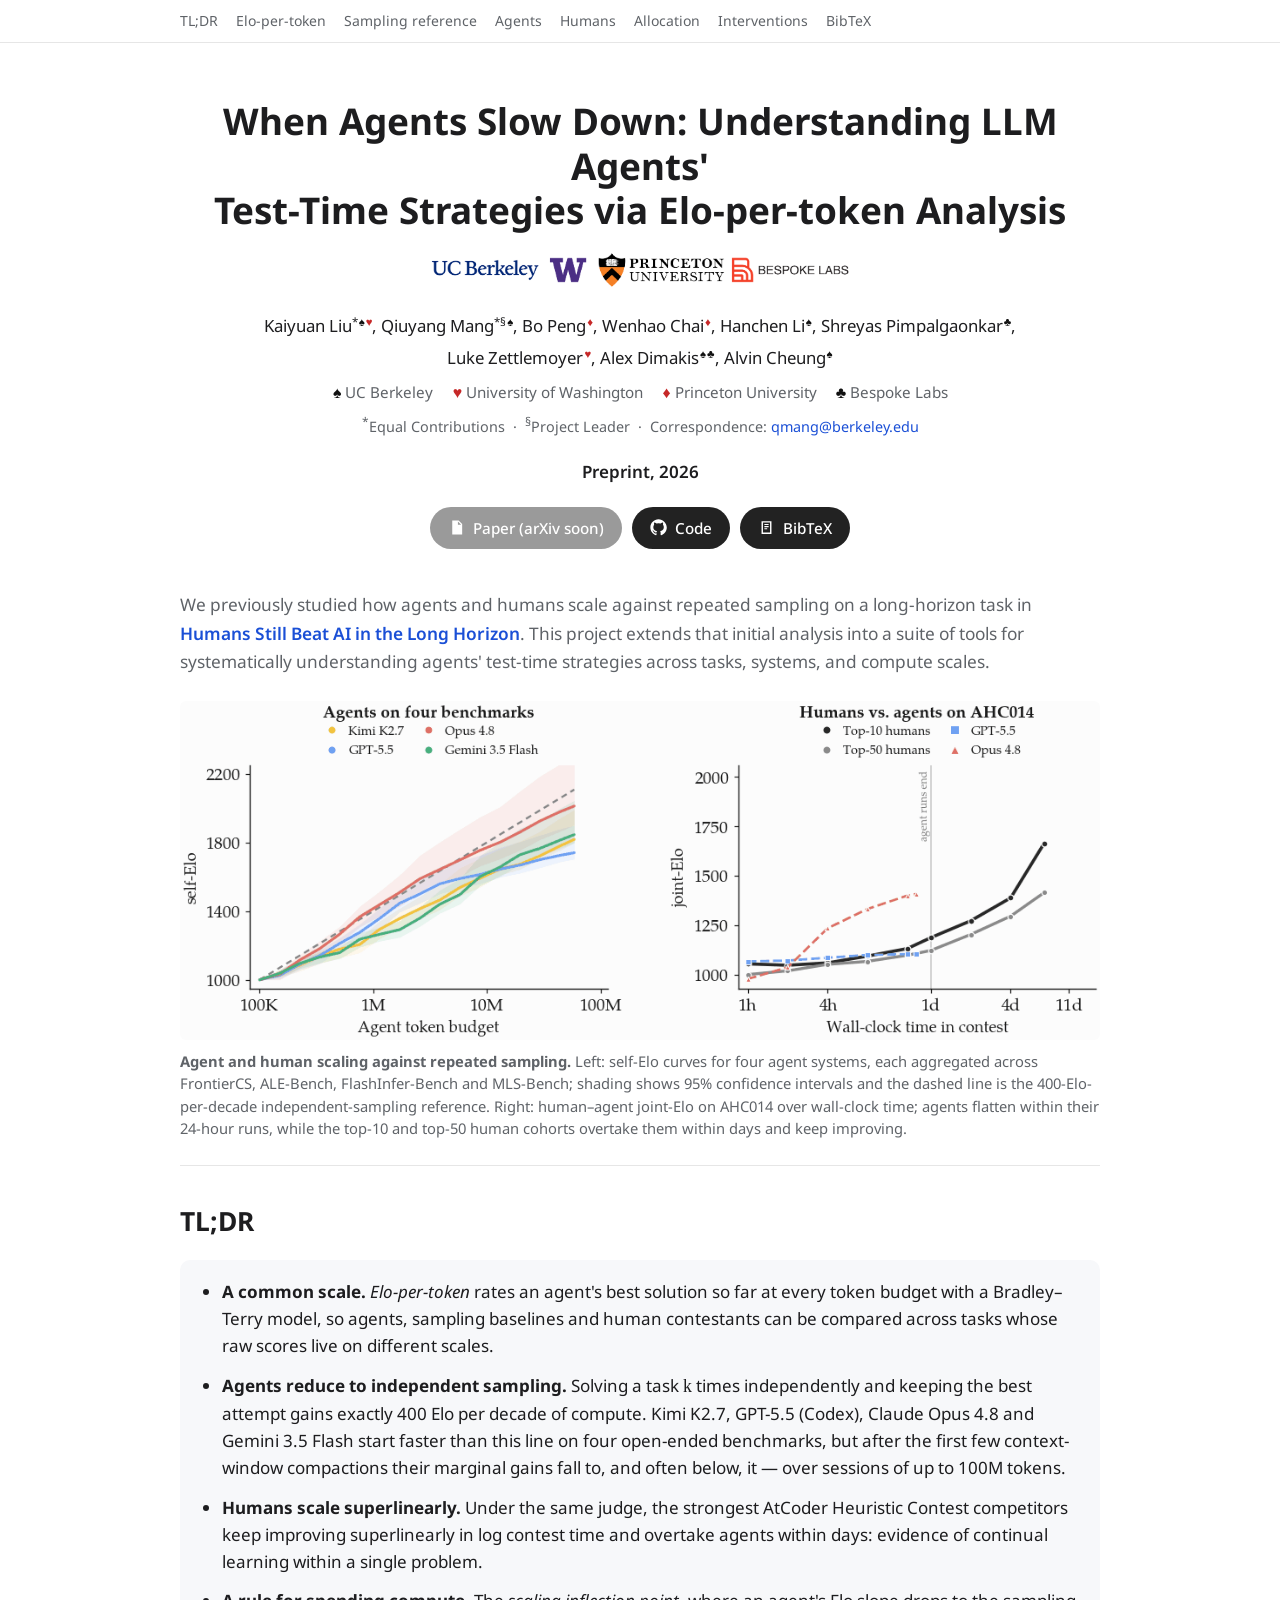
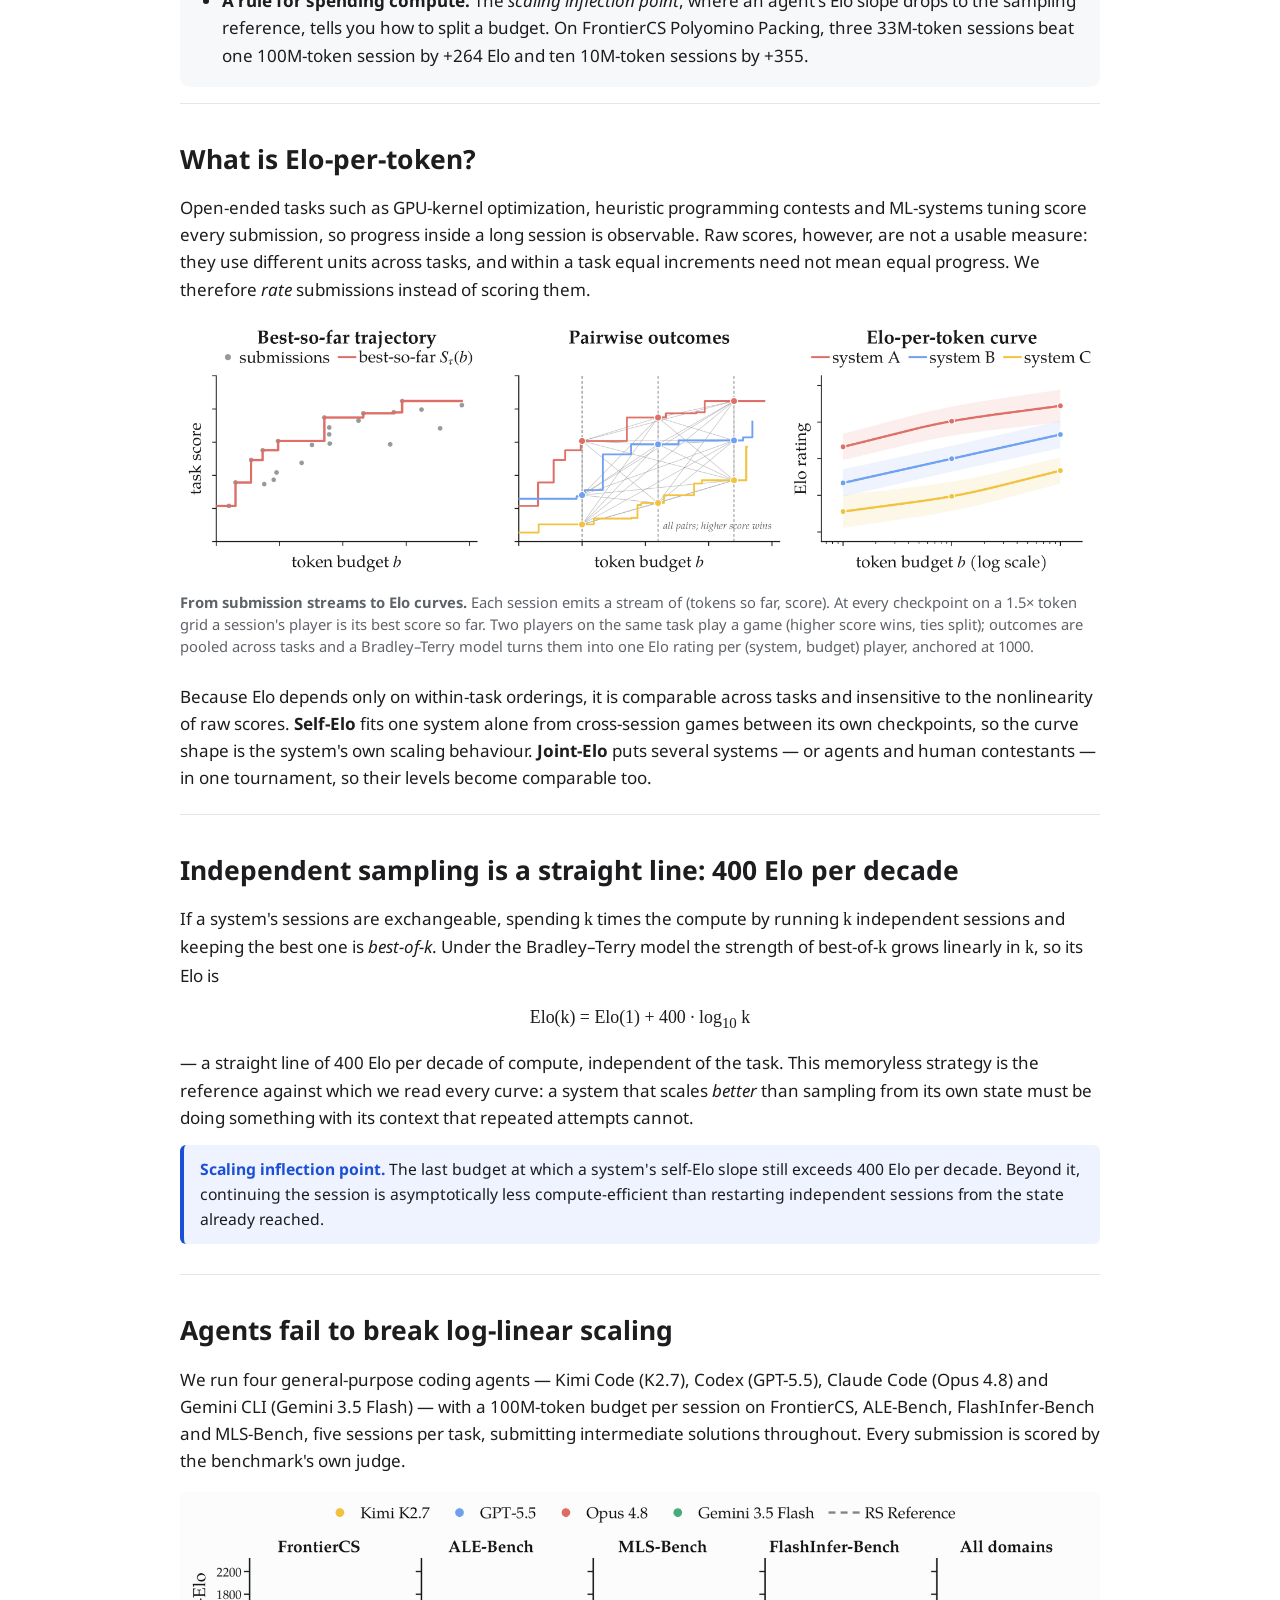
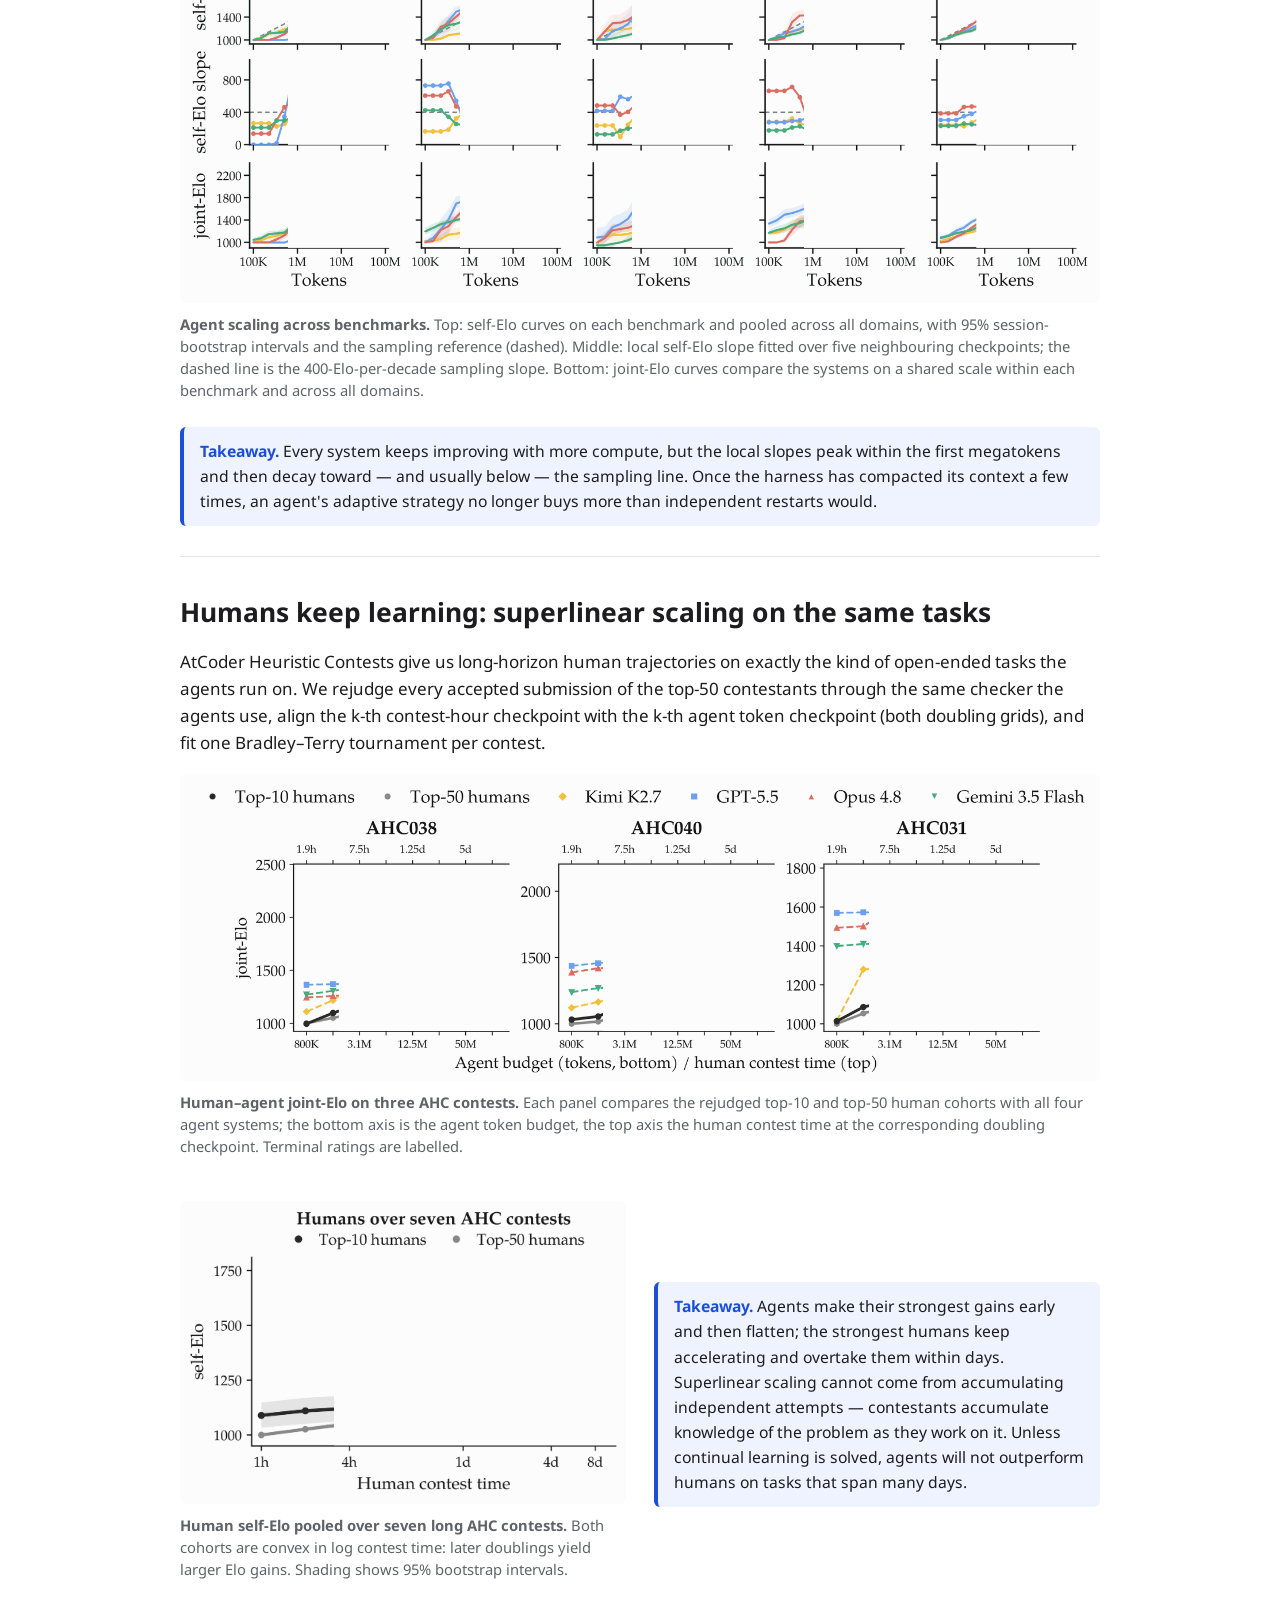
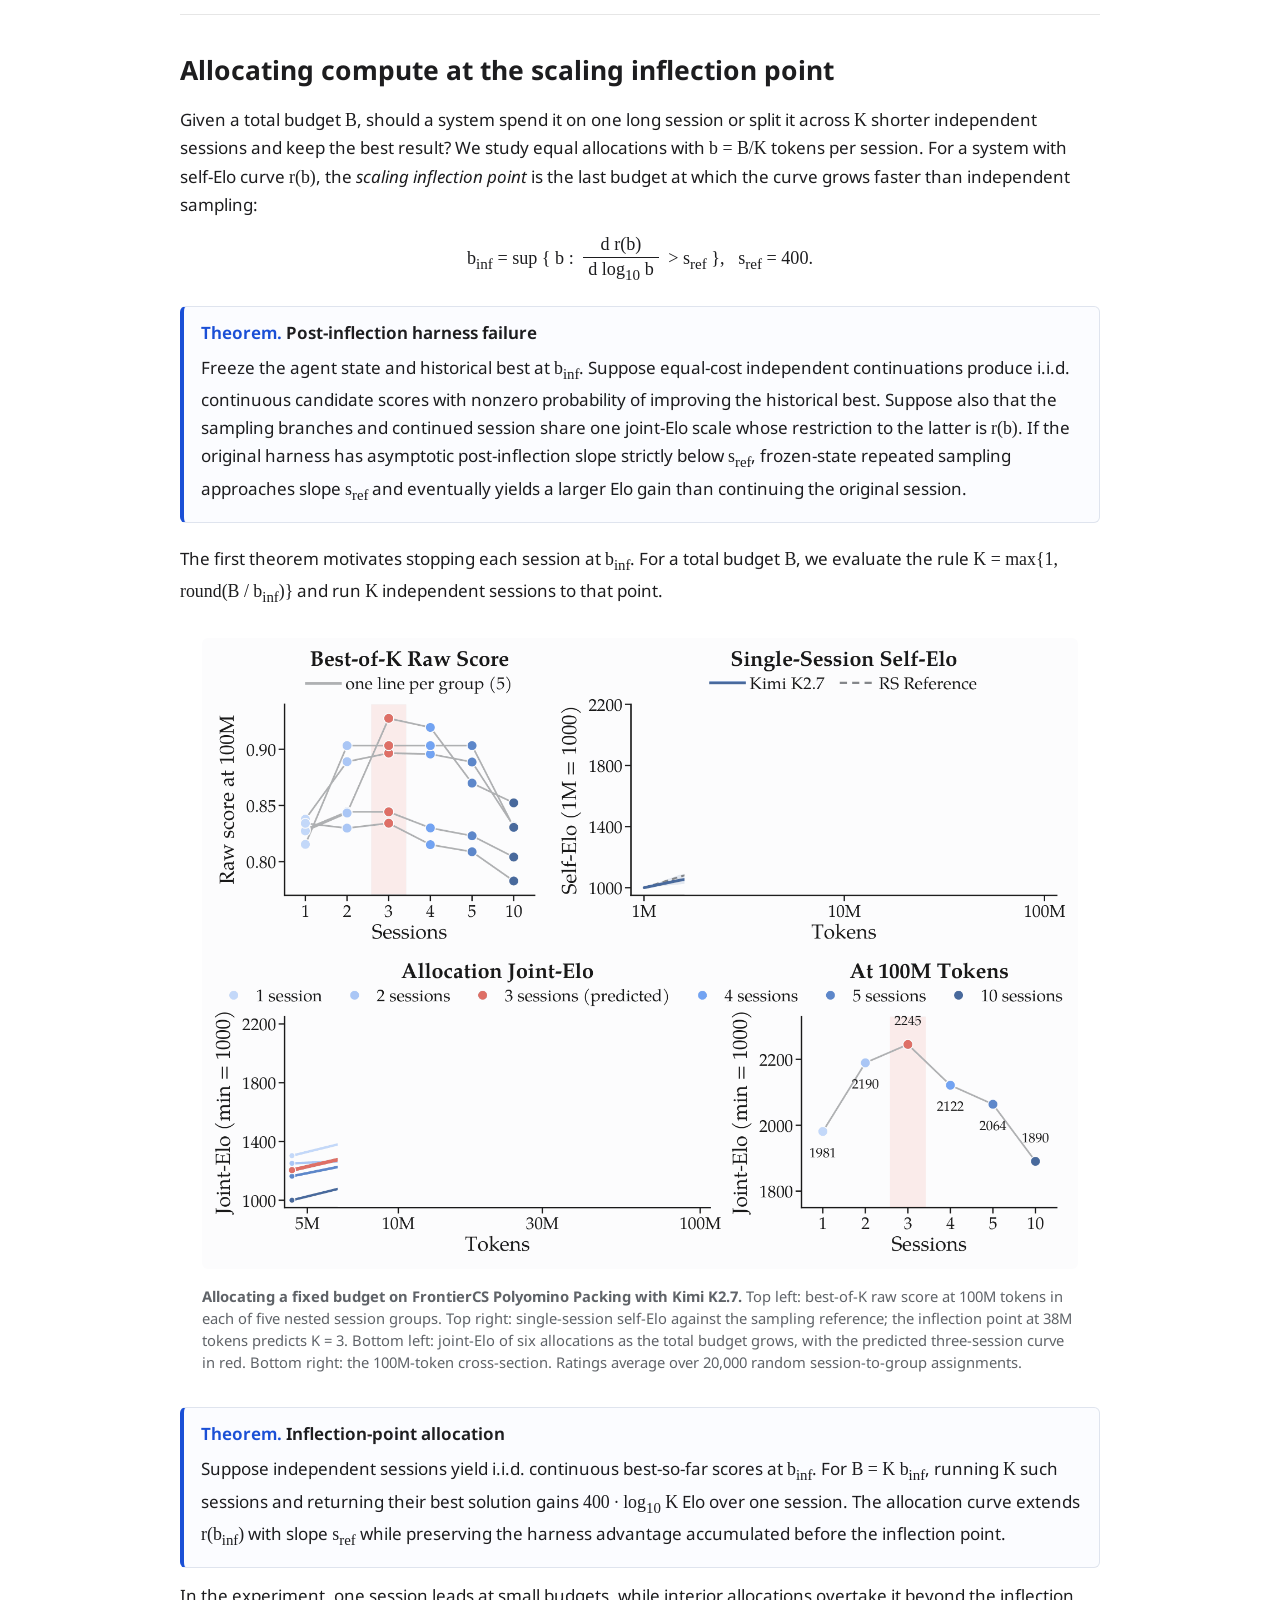
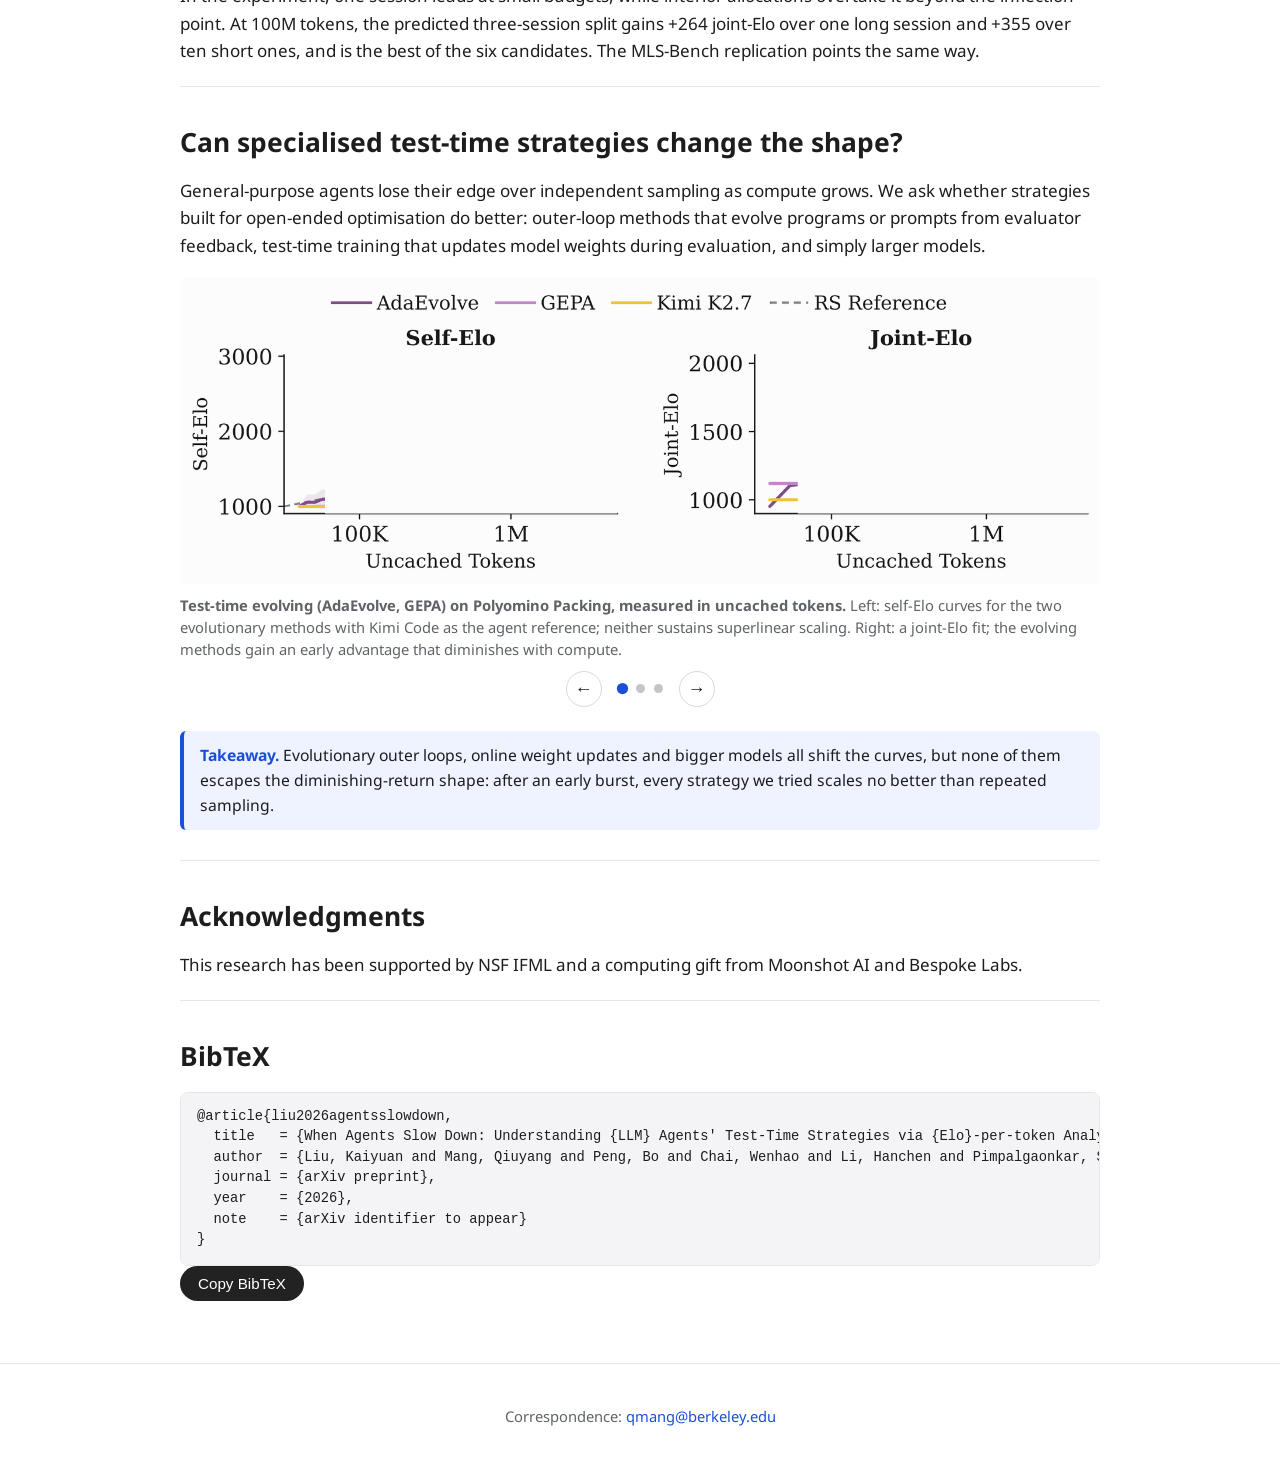
==== index.html @ 320eb5a8 "Link the Code button to agent-tts/Agent-TTS-Code" ====
<!DOCTYPE html>
<html lang="en">
<head>
<meta charset="utf-8">
<meta name="viewport" content="width=device-width, initial-scale=1">
<title>When Agents Slow Down: Elo-per-token Analysis of LLM Agents' Test-Time Strategies</title>
<meta name="description" content="Elo-per-token analysis: how LLM agents, independent sampling, and human contestants scale with test-time compute on open-ended tasks.">
<link rel="preconnect" href="https://fonts.googleapis.com">
<link href="https://fonts.googleapis.com/css2?family=Google+Sans:wght@400;500;700&family=Noto+Sans:wght@400;500;700&display=swap" rel="stylesheet">
<link rel="stylesheet" href="./static/css/style.css">
</head>
<body>

<nav class="nav"><div class="inner">
  <a href="#tldr">TL;DR</a>
  <a href="#method">Elo-per-token</a>
  <a href="#reference">Sampling reference</a>
  <a href="#agents">Agents</a>
  <a href="#humans">Humans</a>
  <a href="#allocation">Allocation</a>
  <a href="#interventions">Interventions</a>
  <a href="#bibtex">BibTeX</a>
</div></nav>

<header class="hero wrap">
  <h1>When Agents Slow Down: Understanding LLM Agents'<br class="title-break"> Test-Time Strategies via Elo-per-token Analysis</h1>
  <img class="hero-logo-strip" src="./static/images/institution-strip.png" alt="UC Berkeley, University of Washington, Princeton University, Bespoke Labs">
  <p class="authors">
    <span class="author-entry">Kaiyuan Liu<sup>*<span class="suit suit-black">&spades;</span><span class="suit suit-red">&hearts;</span></sup>,</span>
    <span class="author-entry">Qiuyang Mang<sup>*&sect;<span class="suit suit-black">&spades;</span></sup>,</span>
    <span class="author-entry">Bo Peng<sup><span class="suit suit-red">&diams;</span></sup>,</span>
    <span class="author-entry">Wenhao Chai<sup><span class="suit suit-red">&diams;</span></sup>,</span>
    <span class="author-entry">Hanchen Li<sup><span class="suit suit-black">&spades;</span></sup>,</span>
    <span class="author-entry">Shreyas Pimpalgaonkar<sup><span class="suit suit-black">&clubs;</span></sup>,</span>
    <span class="author-entry">Luke Zettlemoyer<sup><span class="suit suit-red">&hearts;</span></sup>,</span>
    <span class="author-entry">Alex Dimakis<sup><span class="suit suit-black">&spades;</span><span class="suit suit-black">&clubs;</span></sup>,</span>
    <span class="author-entry">Alvin Cheung<sup><span class="suit suit-black">&spades;</span></sup></span>
  </p>
  <p class="affils">
    <span><span class="suit suit-black">&spades;</span> UC Berkeley</span>
    <span><span class="suit suit-red">&hearts;</span> University of Washington</span>
    <span><span class="suit suit-red">&diams;</span> Princeton University</span>
    <span><span class="suit suit-black">&clubs;</span> Bespoke Labs</span>
  </p>
  <p class="note"><sup>*</sup>Equal Contributions &nbsp;&middot;&nbsp; <sup>&sect;</sup>Project Leader &nbsp;&middot;&nbsp; Correspondence: <a href="mailto:qmang@berkeley.edu">qmang@berkeley.edu</a></p>
  <p class="venue">Preprint, 2026</p>
  <div class="btn-row">
    <!-- TODO(arXiv): replace href with the arXiv abs URL and drop the "soon" class -->
    <a class="btn soon" href="#" title="arXiv link coming soon"><svg viewBox="0 0 24 24"><path d="M6 2h9l5 5v15H6zm8 1.5V8h4.5M8 12h8v1.5H8zm0 3h8v1.5H8z"/></svg>Paper (arXiv soon)</a>
    <a class="btn" href="https://github.com/agent-tts/Agent-TTS-Code" target="_blank" rel="noopener" title="Code on GitHub"><svg viewBox="0 0 24 24"><path d="M12 .5C5.7.5.5 5.7.5 12c0 5.1 3.3 9.4 7.9 10.9.6.1.8-.3.8-.6v-2.1c-3.2.7-3.9-1.4-3.9-1.4-.5-1.3-1.3-1.7-1.3-1.7-1-.7.1-.7.1-.7 1.2.1 1.8 1.2 1.8 1.2 1 1.8 2.7 1.3 3.4 1 .1-.8.4-1.3.7-1.6-2.6-.3-5.3-1.3-5.3-5.7 0-1.3.5-2.3 1.2-3.1-.1-.3-.5-1.5.1-3.1 0 0 1-.3 3.2 1.2a11 11 0 0 1 5.8 0c2.2-1.5 3.2-1.2 3.2-1.2.6 1.6.2 2.8.1 3.1.8.8 1.2 1.8 1.2 3.1 0 4.4-2.7 5.4-5.3 5.7.4.4.8 1.1.8 2.2v3.2c0 .3.2.7.8.6 4.6-1.5 7.9-5.8 7.9-10.9C23.5 5.7 18.3.5 12 .5z"/></svg>Code</a>
    <a class="btn" href="#bibtex"><svg viewBox="0 0 24 24"><path d="M5 3h14v18H5zm2 2v14h10V5zm2 2h6v1.5H9zm0 3h6v1.5H9zm0 3h4v1.5H9z"/></svg>BibTeX</a>
  </div>
</header>

<main class="wrap">

<p class="project-context">We previously studied how agents and humans scale against repeated sampling on a long-horizon task in <a href="https://joyemang33.github.io/blog/2026/humans-dont-just-sample/" target="_blank" rel="noopener">Humans Still Beat AI in the Long Horizon</a>. This project extends that initial analysis into a suite of tools for systematically understanding agents' test-time strategies across tasks, systems, and compute scales.</p>

<figure class="teaser-figure">
  <img class="animated-chart animated-teaser" src="./static/images/main-figure.gif" data-static-src="./static/images/main-figure.png" alt="Animated chart. Left: self-Elo curves of four agent systems growing with token budget against the 400-Elo-per-decade sampling reference. Right: human versus agent joint-Elo growing over wall-clock time on AHC014.">
  <figcaption><b>Agent and human scaling against repeated sampling.</b> Left: self-Elo curves for four agent systems, each aggregated across FrontierCS, ALE-Bench, FlashInfer-Bench and MLS-Bench; shading shows 95% confidence intervals and the dashed line is the 400-Elo-per-decade independent-sampling reference. Right: human&ndash;agent joint-Elo on AHC014 over wall-clock time; agents flatten within their 24-hour runs, while the top-10 and top-50 human cohorts overtake them within days and keep improving.</figcaption>
</figure>

<section class="section" id="tldr">
  <h2>TL;DR</h2>
  <div class="tldr"><ul>
    <li><b>A common scale.</b> <em>Elo-per-token</em> rates an agent's best solution so far at every token budget with a Bradley&ndash;Terry model, so agents, sampling baselines and human contestants can be compared across tasks whose raw scores live on different scales.</li>
    <li><b>Agents reduce to independent sampling.</b> Solving a task <span class="eq">k</span> times independently and keeping the best attempt gains exactly 400 Elo per decade of compute. Kimi K2.7, GPT-5.5 (Codex), Claude Opus 4.8 and Gemini 3.5 Flash start faster than this line on four open-ended benchmarks, but after the first few context-window compactions their marginal gains fall to, and often below, it &mdash; over sessions of up to 100M tokens.</li>
    <li><b>Humans scale superlinearly.</b> Under the same judge, the strongest AtCoder Heuristic Contest competitors keep improving superlinearly in log contest time and overtake agents within days: evidence of continual learning within a single problem.</li>
    <li><b>A rule for spending compute.</b> The <em>scaling inflection point</em>, where an agent's Elo slope drops to the sampling reference, tells you how to split a budget. On FrontierCS Polyomino Packing, three 33M-token sessions beat one 100M-token session by +264 Elo and ten 10M-token sessions by +355.</li>
  </ul></div>
</section>

<section class="section" id="method">
  <h2>What is Elo-per-token?</h2>
  <p>Open-ended tasks such as GPU-kernel optimization, heuristic programming contests and ML-systems tuning score every submission, so progress inside a long session is observable. Raw scores, however, are not a usable measure: they use different units across tasks, and within a task equal increments need not mean equal progress. We therefore <em>rate</em> submissions instead of scoring them.</p>
  <figure>
    <img src="./static/images/fig_method.png" alt="Method overview: per-session best-so-far score at each token checkpoint, pairwise games within a task, and a Bradley-Terry fit producing an Elo curve.">
    <figcaption><b>From submission streams to Elo curves.</b> Each session emits a stream of (tokens so far, score). At every checkpoint on a 1.5&times; token grid a session's player is its best score so far. Two players on the same task play a game (higher score wins, ties split); outcomes are pooled across tasks and a Bradley&ndash;Terry model turns them into one Elo rating per (system, budget) player, anchored at 1000.</figcaption>
  </figure>
  <p>Because Elo depends only on within-task orderings, it is comparable across tasks and insensitive to the nonlinearity of raw scores. <b>Self-Elo</b> fits one system alone from cross-session games between its own checkpoints, so the curve shape is the system's own scaling behaviour. <b>Joint-Elo</b> puts several systems &mdash; or agents and human contestants &mdash; in one tournament, so their levels become comparable too.</p>
</section>

<section class="section" id="reference">
  <h2>Independent sampling is a straight line: 400 Elo per decade</h2>
  <p>If a system's sessions are exchangeable, spending <span class="eq">k</span> times the compute by running <span class="eq">k</span> independent sessions and keeping the best one is <em>best-of-k</em>. Under the Bradley&ndash;Terry model the strength of best-of-<span class="eq">k</span> grows linearly in <span class="eq">k</span>, so its Elo is</p>
  <p style="text-align:center"><span class="eq">Elo(k) = Elo(1) + 400 &middot; log<sub>10</sub> k</span></p>
  <p>&mdash; a straight line of 400 Elo per decade of compute, independent of the task. This memoryless strategy is the reference against which we read every curve: a system that scales <em>better</em> than sampling from its own state must be doing something with its context that repeated attempts cannot.</p>
  <div class="takeaway"><b>Scaling inflection point.</b> The last budget at which a system's self-Elo slope still exceeds 400 Elo per decade. Beyond it, continuing the session is asymptotically less compute-efficient than restarting independent sessions from the state already reached.</div>
</section>

<section class="section" id="agents">
  <h2>Agents fail to break log-linear scaling</h2>
  <p>We run four general-purpose coding agents &mdash; Kimi Code (K2.7), Codex (GPT-5.5), Claude Code (Opus 4.8) and Gemini CLI (Gemini 3.5 Flash) &mdash; with a 100M-token budget per session on FrontierCS, ALE-Bench, FlashInfer-Bench and MLS-Bench, five sessions per task, submitting intermediate solutions throughout. Every submission is scored by the benchmark's own judge.</p>
  <figure>
    <img class="animated-chart" src="./static/images/main_results_15panel.gif" data-static-src="./static/images/main_results_15panel.png" loading="lazy" alt="Animated fifteen-panel figure: self-Elo per benchmark and pooled (top), local self-Elo slope (middle), and joint-Elo across systems (bottom) grow together with token budget.">
    <figcaption><b>Agent scaling across benchmarks.</b> Top: self-Elo curves on each benchmark and pooled across all domains, with 95% session-bootstrap intervals and the sampling reference (dashed). Middle: local self-Elo slope fitted over five neighbouring checkpoints; the dashed line is the 400-Elo-per-decade sampling slope. Bottom: joint-Elo curves compare the systems on a shared scale within each benchmark and across all domains.</figcaption>
  </figure>
  <div class="takeaway"><b>Takeaway.</b> Every system keeps improving with more compute, but the local slopes peak within the first megatokens and then decay toward &mdash; and usually below &mdash; the sampling line. Once the harness has compacted its context a few times, an agent's adaptive strategy no longer buys more than independent restarts would.</div>
</section>

<section class="section" id="humans">
  <h2>Humans keep learning: superlinear scaling on the same tasks</h2>
  <p>AtCoder Heuristic Contests give us long-horizon human trajectories on exactly the kind of open-ended tasks the agents run on. We rejudge every accepted submission of the top-50 contestants through the same checker the agents use, align the k-th contest-hour checkpoint with the k-th agent token checkpoint (both doubling grids), and fit one Bradley&ndash;Terry tournament per contest.</p>
  <figure>
    <img class="animated-chart" src="./static/images/ale_joint.gif" data-static-src="./static/images/ale_joint.png" loading="lazy" alt="Animated three-panel chart (AHC038, AHC040, AHC031): joint-Elo curves of top-10 and top-50 human cohorts and four agents growing over aligned doubling checkpoints.">
    <figcaption><b>Human&ndash;agent joint-Elo on three AHC contests.</b> Each panel compares the rejudged top-10 and top-50 human cohorts with all four agent systems; the bottom axis is the agent token budget, the top axis the human contest time at the corresponding doubling checkpoint. Terminal ratings are labelled.</figcaption>
  </figure>
  <div class="grid2">
    <figure>
      <img class="animated-chart" src="./static/images/human_ahc_pooled.gif" data-static-src="./static/images/human_ahc_pooled.png" loading="lazy" alt="Animated human self-Elo pooled over seven AHC contests; the top-10 and top-50 curves grow from 1 hour to 8 days and are convex in log contest time.">
      <figcaption><b>Human self-Elo pooled over seven long AHC contests.</b> Both cohorts are convex in log contest time: later doublings yield larger Elo gains. Shading shows 95% bootstrap intervals.</figcaption>
    </figure>
    <div>
      <div class="takeaway"><b>Takeaway.</b> Agents make their strongest gains early and then flatten; the strongest humans keep accelerating and overtake them within days. Superlinear scaling cannot come from accumulating independent attempts &mdash; contestants accumulate knowledge of the problem as they work on it. Unless continual learning is solved, agents will not outperform humans on tasks that span many days.</div>
    </div>
  </div>
</section>

<section class="section" id="allocation">
  <h2>Allocating compute at the scaling inflection point</h2>
  <p>Given a total budget <span class="eq">B</span>, should a system spend it on one long session or split it across <span class="eq">K</span> shorter independent sessions and keep the best result? We study equal allocations with <span class="eq">b = B/K</span> tokens per session. For a system with self-Elo curve <span class="eq">r(b)</span>, the <em>scaling inflection point</em> is the last budget at which the curve grows faster than independent sampling:</p>
  <div class="inflection-equation" aria-label="b inf equals the supremum of budgets where the derivative of r of b with respect to log base ten b exceeds s ref; s ref equals 400">
    <span class="eq">b<sub>inf</sub> = sup { b :</span>
    <span class="eq eq-fraction"><span>d r(b)</span><span>d log<sub>10</sub> b</span></span>
    <span class="eq">&gt; s<sub>ref</sub> }, &nbsp; s<sub>ref</sub> = 400.</span>
  </div>
  <div class="theorem-grid">
    <article class="theorem-block">
      <p class="theorem-title"><span>Theorem.</span> Post-inflection harness failure</p>
      <p>Freeze the agent state and historical best at <span class="eq">b<sub>inf</sub></span>. Suppose equal-cost independent continuations produce i.i.d. continuous candidate scores with nonzero probability of improving the historical best. Suppose also that the sampling branches and continued session share one joint-Elo scale whose restriction to the latter is <span class="eq">r(b)</span>. If the original harness has asymptotic post-inflection slope strictly below <span class="eq">s<sub>ref</sub></span>, frozen-state repeated sampling approaches slope <span class="eq">s<sub>ref</sub></span> and eventually yields a larger Elo gain than continuing the original session.</p>
    </article>
  </div>
  <p>The first theorem motivates stopping each session at <span class="eq">b<sub>inf</sub></span>. For a total budget <span class="eq">B</span>, we evaluate the rule <span class="eq">K = max{1, round(B / b<sub>inf</sub>)}</span> and run <span class="eq">K</span> independent sessions to that point.</p>
  <figure class="allocation-figure">
    <img class="animated-chart" src="./static/images/allocation_main.gif" data-static-src="./static/images/allocation_main.png" loading="lazy" alt="Animated four-panel allocation figure: the single-session self-Elo panel and allocation joint-Elo panel grow with token budget, alongside static best-of-K and 100M-token summaries.">
    <figcaption><b>Allocating a fixed budget on FrontierCS Polyomino Packing with Kimi K2.7.</b> Top left: best-of-K raw score at 100M tokens in each of five nested session groups. Top right: single-session self-Elo against the sampling reference; the inflection point at 38M tokens predicts K = 3. Bottom left: joint-Elo of six allocations as the total budget grows, with the predicted three-session curve in red. Bottom right: the 100M-token cross-section. Ratings average over 20,000 random session-to-group assignments.</figcaption>
  </figure>
  <article class="theorem-block post-figure-theorem">
    <p class="theorem-title"><span>Theorem.</span> Inflection-point allocation</p>
    <p>Suppose independent sessions yield i.i.d. continuous best-so-far scores at <span class="eq">b<sub>inf</sub></span>. For <span class="eq">B = K b<sub>inf</sub></span>, running <span class="eq">K</span> such sessions and returning their best solution gains <span class="eq">400 &middot; log<sub>10</sub> K</span> Elo over one session. The allocation curve extends <span class="eq">r(b<sub>inf</sub>)</span> with slope <span class="eq">s<sub>ref</sub></span> while preserving the harness advantage accumulated before the inflection point.</p>
  </article>
  <p>In the experiment, one session leads at small budgets, while interior allocations overtake it beyond the inflection point. At 100M tokens, the predicted three-session split gains +264 joint-Elo over one long session and +355 over ten short ones, and is the best of the six candidates. The MLS-Bench replication points the same way.</p>
</section>

<section class="section" id="interventions">
  <h2>Can specialised test-time strategies change the shape?</h2>
  <p>General-purpose agents lose their edge over independent sampling as compute grows. We ask whether strategies built for open-ended optimisation do better: outer-loop methods that evolve programs or prompts from evaluator feedback, test-time training that updates model weights during evaluation, and simply larger models.</p>
  <div class="strategy-carousel" data-carousel aria-label="Specialised test-time strategy results" aria-roledescription="carousel" tabindex="0">
    <div class="carousel-stage" aria-live="polite">
      <figure class="carousel-slide is-active" data-carousel-slide>
        <div class="carousel-media">
          <img class="animated-chart" src="./static/images/optmethods_p0_elo_panels.gif" data-static-src="./static/images/optmethods_p0_elo_panels.png" loading="lazy" alt="Animated figure. Left: self-Elo of AdaEvolve and GEPA versus the Kimi Code reference on uncached tokens. Right: joint-Elo fit.">
        </div>
        <figcaption><b>Test-time evolving (AdaEvolve, GEPA) on Polyomino Packing, measured in uncached tokens.</b> Left: self-Elo curves for the two evolutionary methods with Kimi Code as the agent reference; neither sustains superlinear scaling. Right: a joint-Elo fit; the evolving methods gain an early advantage that diminishes with compute.</figcaption>
      </figure>
      <figure class="carousel-slide" data-carousel-slide aria-hidden="true">
        <div class="carousel-media">
          <img class="animated-chart" src="./static/images/ttt_p0_selfelo.gif" data-static-src="./static/images/ttt_p0_selfelo.png" loading="lazy" alt="Animated test-time training self-Elo and local slope on Polyomino Packing in generated tokens.">
        </div>
        <figcaption><b>Test-time training</b> shows a brief period of faster-than-sampling scaling followed by diminishing returns; its slope declines back toward the reference.</figcaption>
      </figure>
      <figure class="carousel-slide" data-carousel-slide aria-hidden="true">
        <div class="carousel-media">
          <img class="animated-chart" src="./static/images/qwen_size_scaling.gif" data-static-src="./static/images/qwen_size_scaling.png" loading="lazy" alt="Animated Qwen3.5 model-size scaling on Polyomino Packing at 50M tokens: joint-Elo (left) and per-model self-Elo (right).">
        </div>
        <figcaption><b>Model size</b> (Qwen3.5 family, terminus-2 harness, 50M tokens, five trials per model). Left: one tournament over all (model, checkpoint) players, so levels are comparable. Right: one fit per model anchored at 1000, so only shapes are comparable.</figcaption>
      </figure>
    </div>
    <div class="carousel-controls">
      <button class="carousel-arrow" type="button" data-carousel-prev aria-label="Show previous strategy" title="Previous strategy">&#8592;</button>
      <div class="carousel-dots" role="group" aria-label="Choose a strategy figure">
        <button class="carousel-dot is-active" type="button" data-carousel-dot="0" aria-label="Show test-time evolving" aria-pressed="true" title="Test-time evolving"></button>
        <button class="carousel-dot" type="button" data-carousel-dot="1" aria-label="Show test-time training" aria-pressed="false" title="Test-time training"></button>
        <button class="carousel-dot" type="button" data-carousel-dot="2" aria-label="Show model-size scaling" aria-pressed="false" title="Model-size scaling"></button>
      </div>
      <button class="carousel-arrow" type="button" data-carousel-next aria-label="Show next strategy" title="Next strategy">&#8594;</button>
    </div>
  </div>
  <div class="takeaway"><b>Takeaway.</b> Evolutionary outer loops, online weight updates and bigger models all shift the curves, but none of them escapes the diminishing-return shape: after an early burst, every strategy we tried scales no better than repeated sampling.</div>
</section>

<section class="section" id="acknowledgments">
  <h2>Acknowledgments</h2>
  <p>This research has been supported by NSF IFML and a computing gift from Moonshot AI and Bespoke Labs.</p>
</section>

<section class="section" id="bibtex">
  <h2>BibTeX</h2>
  <div class="bibtex"><pre id="bibtex-src">@article{liu2026agentsslowdown,
  title   = {When Agents Slow Down: Understanding {LLM} Agents' Test-Time Strategies via {Elo}-per-token Analysis},
  author  = {Liu, Kaiyuan and Mang, Qiuyang and Peng, Bo and Chai, Wenhao and Li, Hanchen and Pimpalgaonkar, Shreyas and Zettlemoyer, Luke and Dimakis, Alex and Cheung, Alvin},
  journal = {arXiv preprint},
  year    = {2026},
  note    = {arXiv identifier to appear}
}</pre></div>
  <p class="copy"><button class="btn" onclick="navigator.clipboard.writeText(document.getElementById('bibtex-src').innerText)">Copy BibTeX</button></p>
</section>

</main>

<footer>
  <div class="wrap">
    <p>Correspondence: <a href="mailto:qmang@berkeley.edu">qmang@berkeley.edu</a></p>
  </div>
</footer>

<script>
document.querySelectorAll('[data-carousel]').forEach((carousel) => {
  const slides = [...carousel.querySelectorAll('[data-carousel-slide]')];
  const dots = [...carousel.querySelectorAll('[data-carousel-dot]')];
  const reducedMotion = window.matchMedia('(prefers-reduced-motion: reduce)');
  let active = 0;
  let timer;

  const show = (index) => {
    active = (index + slides.length) % slides.length;
    slides.forEach((slide, i) => {
      const selected = i === active;
      slide.classList.toggle('is-active', selected);
      slide.setAttribute('aria-hidden', String(!selected));
      const image = slide.querySelector('.animated-chart');
      if (selected && image && !reducedMotion.matches) {
        const source = image.dataset.animatedSrc || image.src;
        image.dataset.animatedSrc = source;
        image.src = '';
        window.requestAnimationFrame(() => { image.src = source; });
      }
    });
    dots.forEach((dot, i) => {
      const selected = i === active;
      dot.classList.toggle('is-active', selected);
      dot.setAttribute('aria-pressed', String(selected));
    });
  };

  const stop = () => window.clearInterval(timer);
  const start = () => {
    stop();
    if (!reducedMotion.matches) timer = window.setInterval(() => show(active + 1), 4500);
  };

  carousel.querySelector('[data-carousel-prev]').addEventListener('click', () => { show(active - 1); start(); });
  carousel.querySelector('[data-carousel-next]').addEventListener('click', () => { show(active + 1); start(); });
  dots.forEach((dot, i) => dot.addEventListener('click', () => { show(i); start(); }));
  carousel.addEventListener('mouseenter', stop);
  carousel.addEventListener('mouseleave', start);
  carousel.addEventListener('focusin', stop);
  carousel.addEventListener('focusout', start);
  carousel.addEventListener('keydown', (event) => {
    if (event.key === 'ArrowLeft') show(active - 1);
    if (event.key === 'ArrowRight') show(active + 1);
  });
  reducedMotion.addEventListener('change', start);
  start();
});

if (window.matchMedia('(prefers-reduced-motion: reduce)').matches) {
  document.querySelectorAll('.animated-chart').forEach((image) => {
    image.src = image.dataset.staticSrc;
  });
}
</script>
</body>
</html>
---- static/css/style.css ----
:root{--ink:#1d1d1f;--muted:#5f6368;--line:#e6e6e6;--accent:#1a4fd6;--accent-soft:#eef3ff;--bg:#ffffff;--card:#f7f8fa;--maxw:960px}
*{box-sizing:border-box}
html{scroll-behavior:smooth}
body{margin:0;font-family:"Google Sans","Noto Sans",-apple-system,"Segoe UI",Helvetica,Arial,sans-serif;color:var(--ink);background:var(--bg);line-height:1.6;font-size:17px}
a{color:var(--accent);text-decoration:none}
a:hover{text-decoration:underline}
.nav{position:sticky;top:0;z-index:10;background:rgba(255,255,255,.94);backdrop-filter:blur(6px);border-bottom:1px solid var(--line)}
.nav .inner{max-width:var(--maxw);margin:0 auto;padding:10px 20px;display:flex;flex-wrap:wrap;gap:6px 18px;font-size:14px}
.nav a{color:var(--muted)}
.nav a:hover{color:var(--ink);text-decoration:none}
.wrap{max-width:var(--maxw);margin:0 auto;padding:0 20px}
.hero{text-align:center;padding:56px 0 24px}
.hero h1{font-size:2.3rem;line-height:1.2;margin:0 0 18px;font-weight:700;letter-spacing:0}
.title-break{display:none}
@media (min-width:1000px){.title-break{display:block}}
.hero-logo-strip{display:block;width:min(420px,84%);height:auto;margin:0 auto 20px}
.hero .subtitle{font-size:1.05rem;color:var(--muted);margin:0 0 22px}
.authors{font-size:1.05rem;line-height:1.9;margin:0 auto 6px;max-width:860px}
.author-entry{display:inline-block;white-space:nowrap}
.authors sup{font-size:.68em;color:var(--ink);white-space:nowrap}
.suit{display:inline-block;font-family:Georgia,"Times New Roman",serif;font-weight:700;margin-left:.08em}
.suit-black{color:#111}
.suit-red{color:#c62828}
.affils{color:var(--muted);font-size:.95rem;margin:0 auto 6px;display:flex;flex-wrap:wrap;justify-content:center;gap:2px 18px}
.affils .suit{font-size:1.05em}
.note{color:var(--muted);font-size:.9rem;margin:0 0 20px}
.venue{font-weight:600;margin:0 0 22px}
.btn-row{display:flex;flex-wrap:wrap;justify-content:center;gap:10px;margin:0 0 10px}
.btn{display:inline-flex;align-items:center;gap:8px;background:#222;color:#fff;border-radius:999px;padding:9px 18px;font-size:.95rem;font-weight:500;border:0;cursor:pointer}
.btn:hover{background:#000;text-decoration:none}
.btn.soon{background:#9a9a9a;cursor:default}
.btn svg{width:17px;height:17px;fill:currentColor}
.project-context{font-size:1.08rem;line-height:1.65;color:var(--muted);margin:8px 0 24px}
.project-context a{font-weight:600}
.section{padding:34px 0 8px;border-top:1px solid var(--line);scroll-margin-top:84px}
.section h2{font-size:1.65rem;margin:0 0 14px;letter-spacing:0}
.section h3{font-size:1.2rem;margin:26px 0 8px}
.section p{margin:0 0 14px}
figure{margin:18px 0 26px}
figure img{width:100%;height:auto;display:block;border-radius:6px}
figcaption{font-size:.92rem;color:var(--muted);margin-top:10px;line-height:1.5}
.teaser-figure img{background:#fff}
.strategy-carousel{margin:18px 0 24px;outline:none}
.carousel-stage{display:grid}
.carousel-slide{grid-area:1/1;margin:0;opacity:0;visibility:hidden;pointer-events:none;transition:opacity .35s ease}
.carousel-slide.is-active{opacity:1;visibility:visible;pointer-events:auto}
.carousel-media{width:100%;aspect-ratio:2007/671;display:grid;place-items:center;background:#fff;overflow:hidden}
.carousel-media img{width:100%;height:100%;object-fit:contain}
.carousel-slide figcaption{min-height:4.5em}
.carousel-controls{display:flex;align-items:center;justify-content:center;gap:16px;margin-top:10px}
.carousel-arrow{width:36px;height:36px;border:1px solid #d5d8dc;border-radius:50%;background:#fff;color:var(--ink);font-size:18px;line-height:1;cursor:pointer;display:grid;place-items:center}
.carousel-arrow:hover,.carousel-arrow:focus-visible{border-color:var(--accent);color:var(--accent);outline:none}
.carousel-dots{display:flex;align-items:center;gap:9px}
.carousel-dot{width:9px;height:9px;padding:0;border:0;border-radius:50%;background:#c2c5ca;cursor:pointer}
.carousel-dot.is-active{background:var(--accent);transform:scale(1.25)}
.carousel-dot:focus-visible{outline:2px solid var(--accent);outline-offset:3px}
.takeaway{background:var(--accent-soft);border-left:4px solid var(--accent);padding:12px 16px;border-radius:6px;margin:14px 0 22px;font-size:.98rem}
.takeaway b{color:var(--accent)}
.tldr{background:var(--card);border-radius:10px;padding:18px 22px 6px;margin:18px 0 8px}
.tldr ul{margin:0;padding-left:20px}
.tldr li{margin:0 0 12px}
.grid2{display:grid;grid-template-columns:1fr 1fr;gap:28px;align-items:center}
.grid2>div .takeaway{margin:0}
.inflection-equation{text-align:center;margin:16px 0 22px;font-size:1.08rem}
.eq-fraction{display:inline-grid;grid-template-rows:auto auto;vertical-align:middle;text-align:center;line-height:1.15;margin:0 .3em}
.eq-fraction>span:first-child{border-bottom:1px solid currentColor;padding:0 .28em .08em}
.eq-fraction>span:last-child{padding:.08em .28em 0}
.theorem-grid{display:grid;grid-template-columns:1fr;gap:14px;margin:0 0 22px}
.theorem-block{border:1px solid #dfe4ee;border-left:4px solid var(--accent);border-radius:6px;background:#fbfcff;padding:15px 17px}
.theorem-block p{margin:0}
.theorem-title{font-weight:650;line-height:1.35;margin-bottom:9px!important}
.theorem-title span{color:var(--accent)}
.post-figure-theorem{margin:0 0 14px}
.allocation-figure{margin:28px 0 34px}
.allocation-figure img{width:calc(100% - 44px);margin:18px auto 16px}
.allocation-figure figcaption{margin-left:22px;margin-right:22px}
@media (max-width:760px){.grid2{grid-template-columns:1fr;gap:8px;align-items:start}.grid2>div .takeaway{margin:0 0 22px}.inflection-equation{font-size:.92rem;white-space:nowrap}.theorem-grid{grid-template-columns:1fr}.allocation-figure{margin:24px 0 30px}.allocation-figure img{width:calc(100% - 16px);margin:10px auto 14px}.allocation-figure figcaption{margin-left:8px;margin-right:8px}.hero h1{font-size:1.75rem}.carousel-slide figcaption{min-height:7.5em}}
@media (prefers-reduced-motion:reduce){html{scroll-behavior:auto}.carousel-slide{transition:none}}
.eq{font-family:"Latin Modern Math","STIX Two Math","Cambria Math",serif;font-size:1.05em}
.bibtex{background:#f4f4f6;border:1px solid var(--line);border-radius:8px;padding:14px 16px;overflow-x:auto;font-size:.86rem;line-height:1.5}
.bibtex pre{margin:0;font-family:ui-monospace,SFMono-Regular,Menlo,Consolas,monospace}
.copy{margin-top:8px}
footer{border-top:1px solid var(--line);margin-top:40px;padding:26px 0 40px;text-align:center;color:var(--muted);font-size:.92rem}
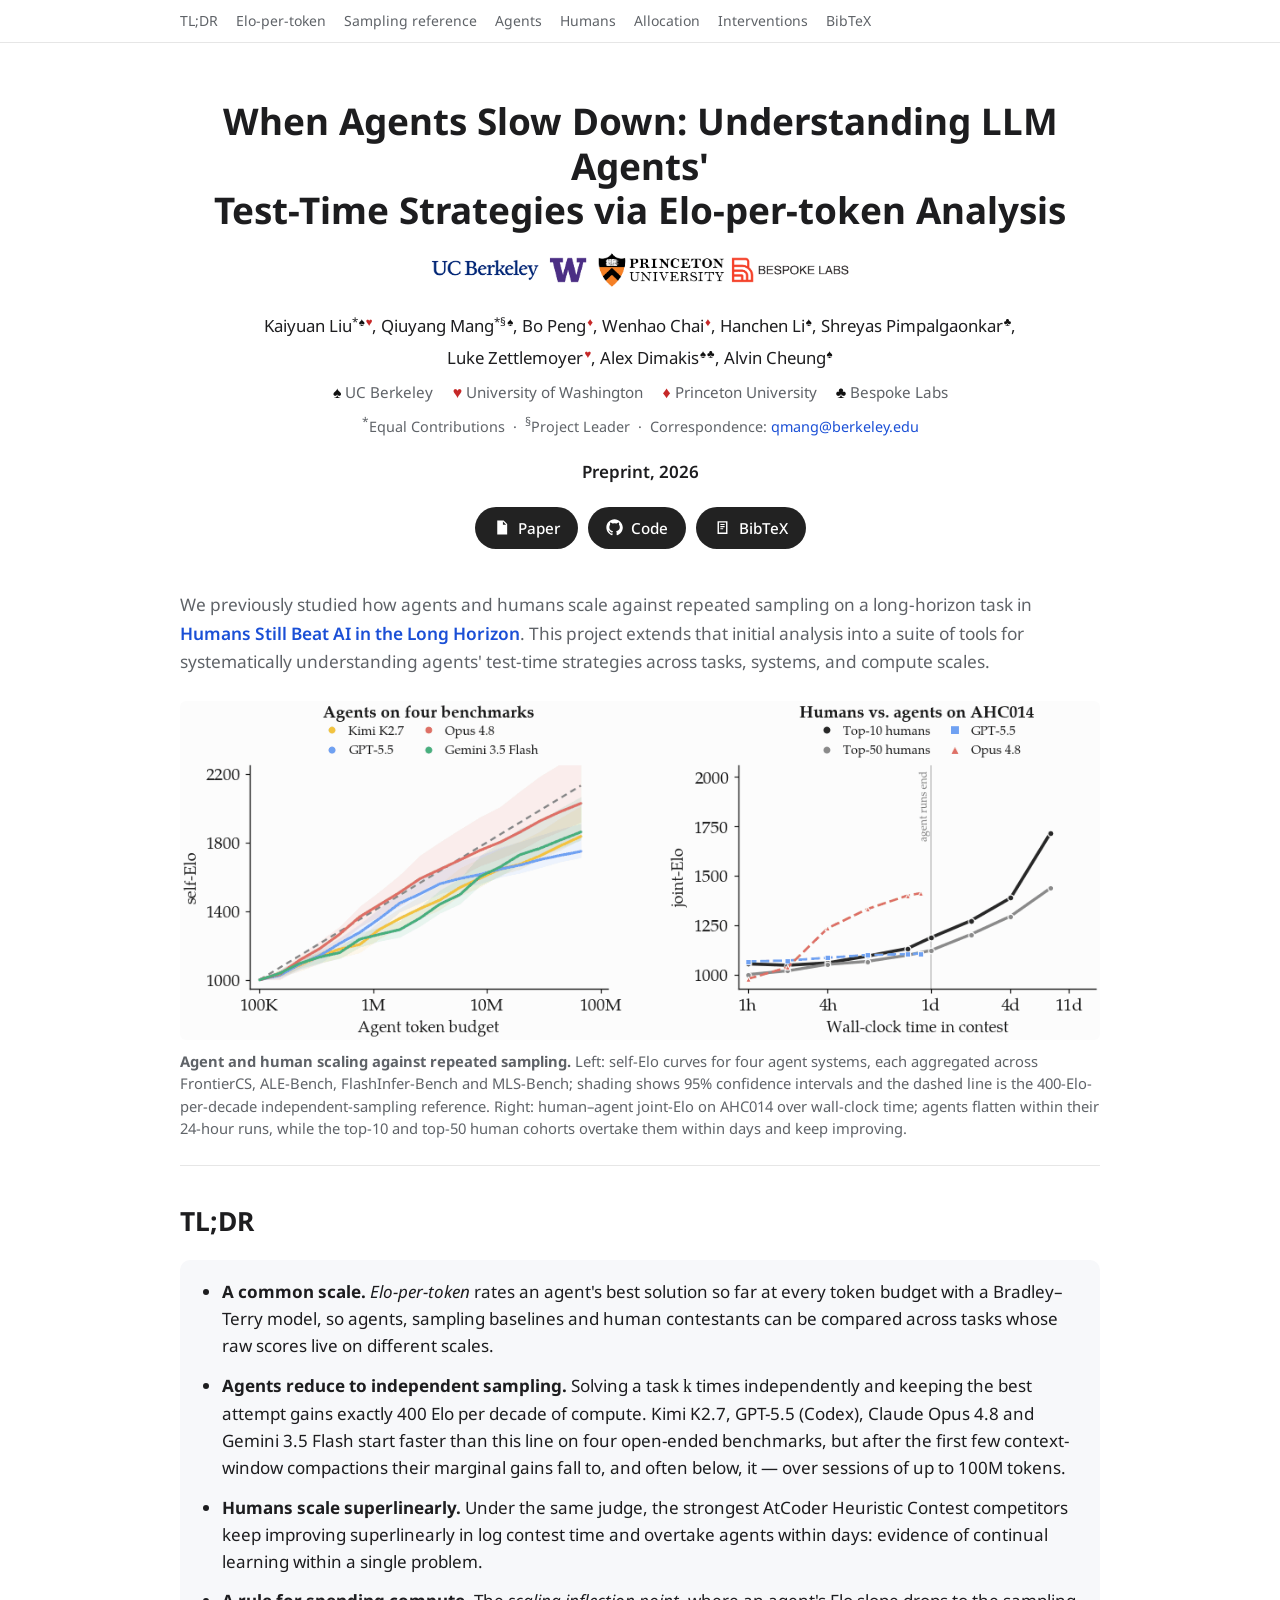
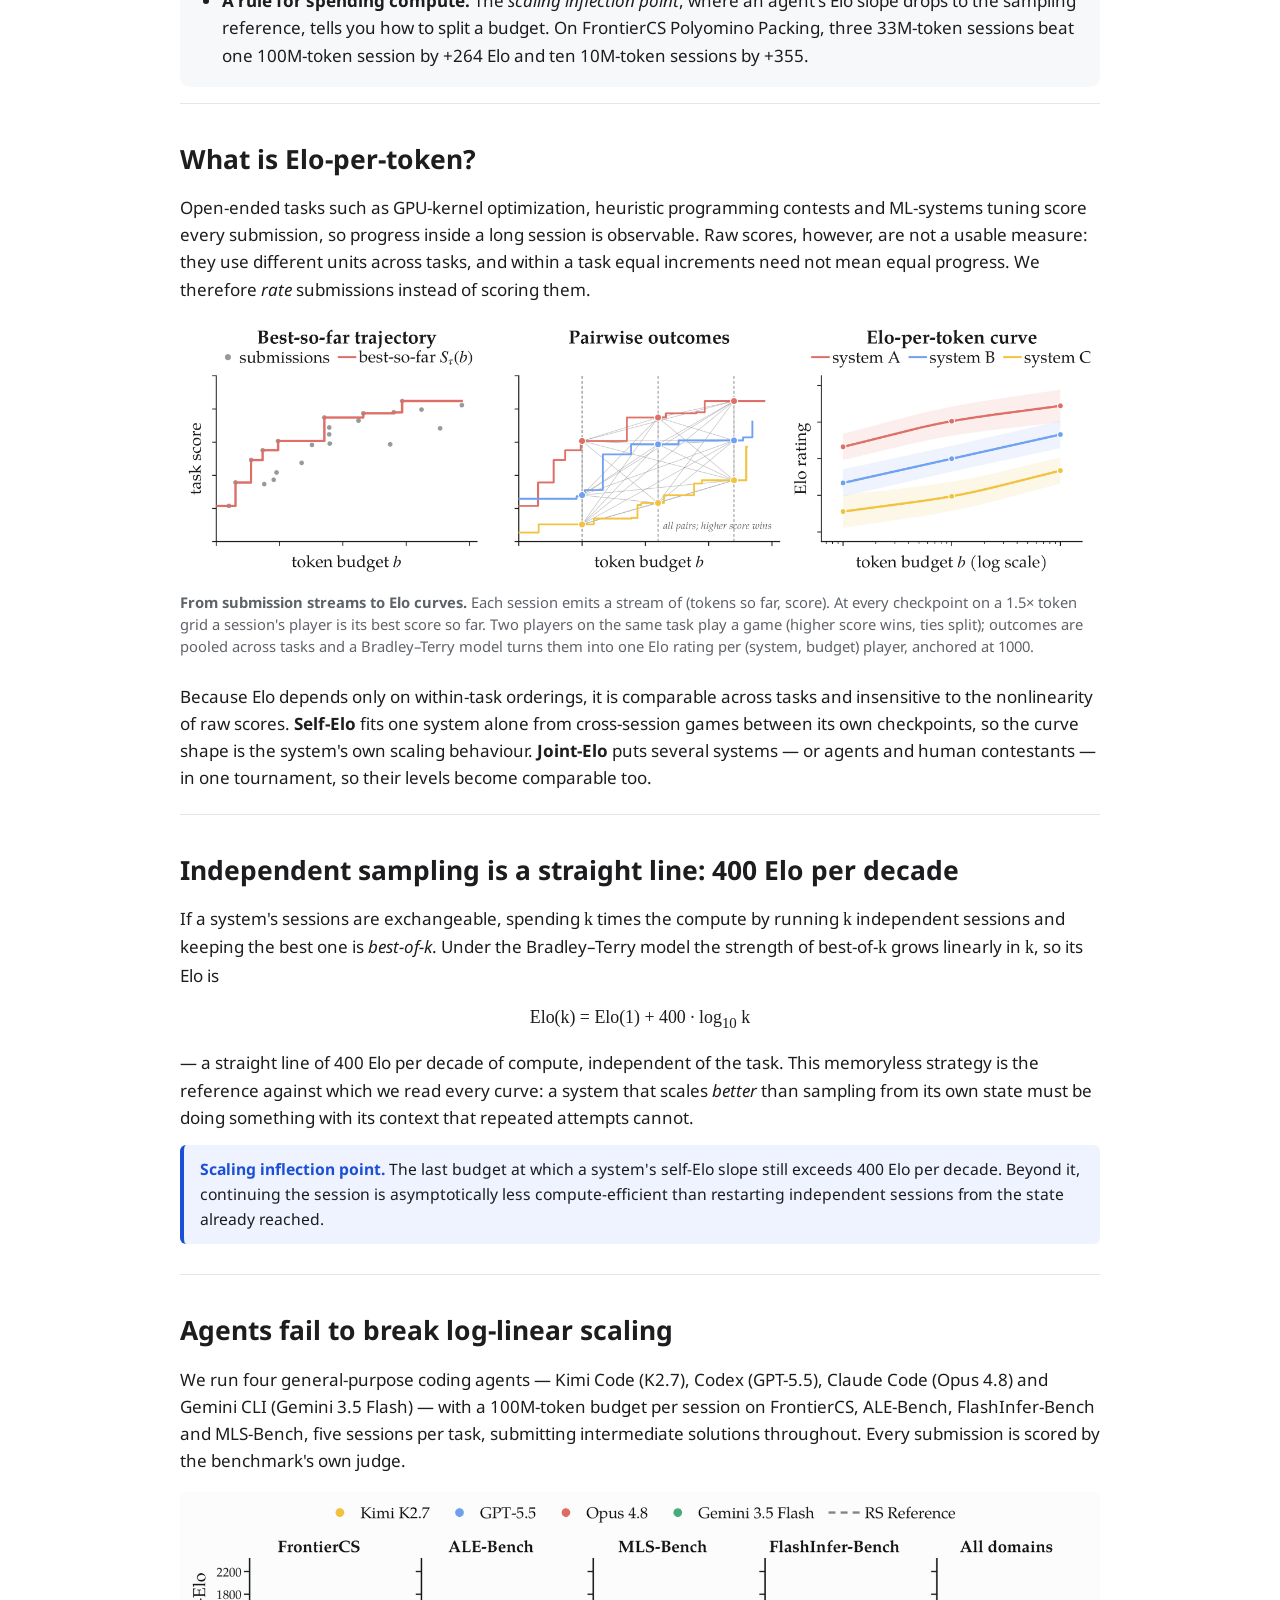
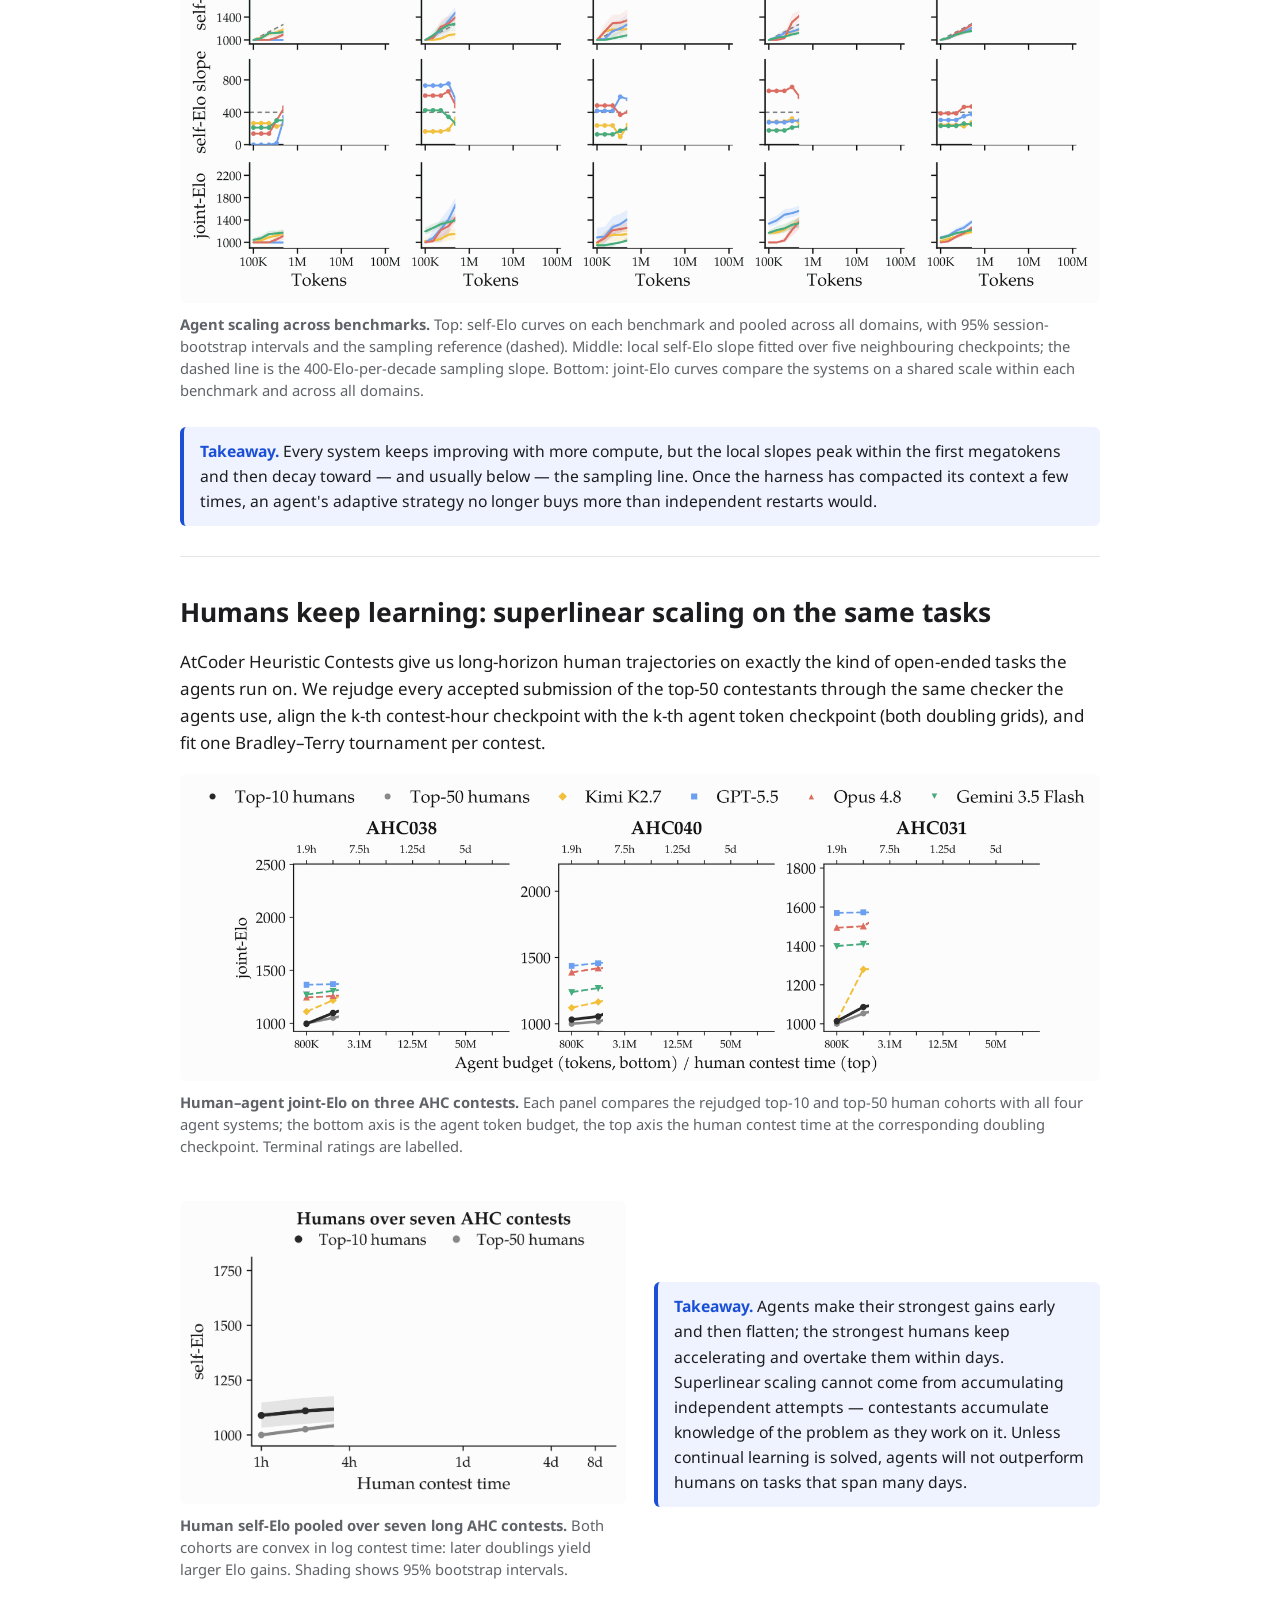
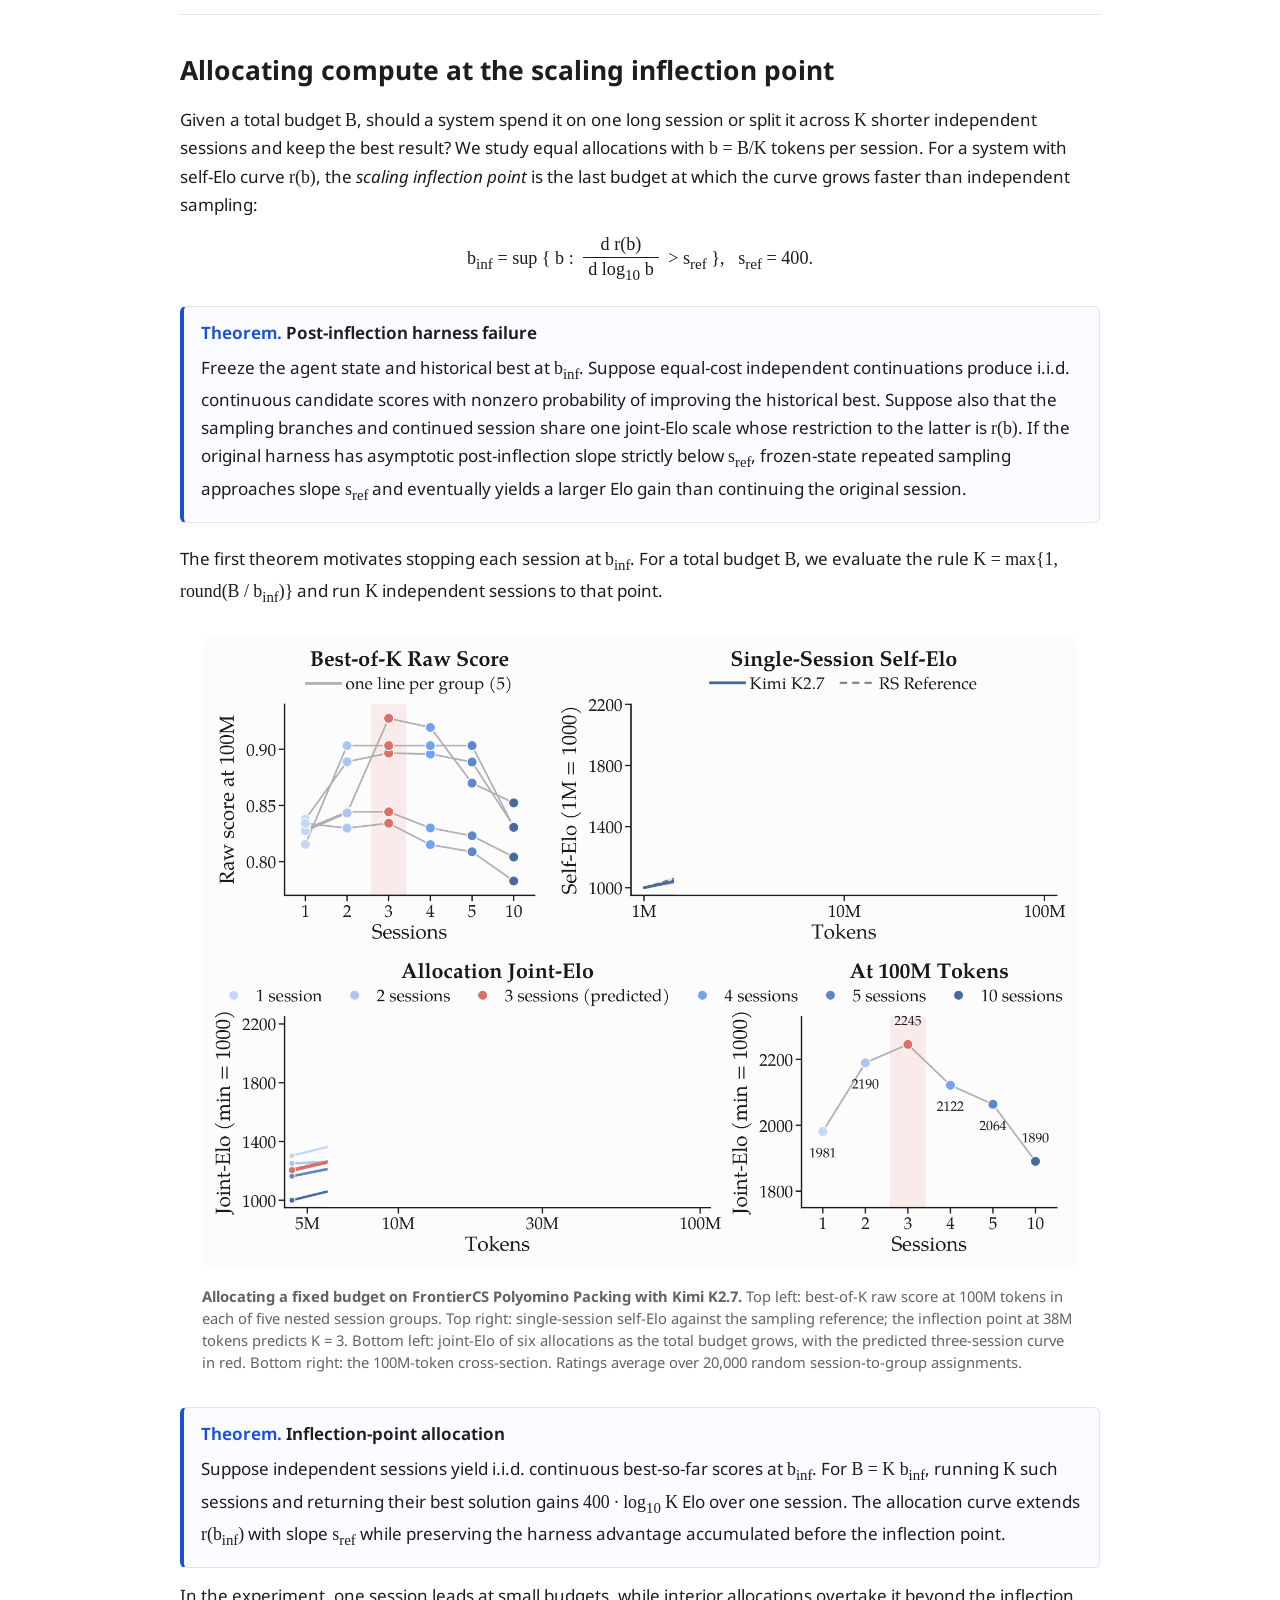
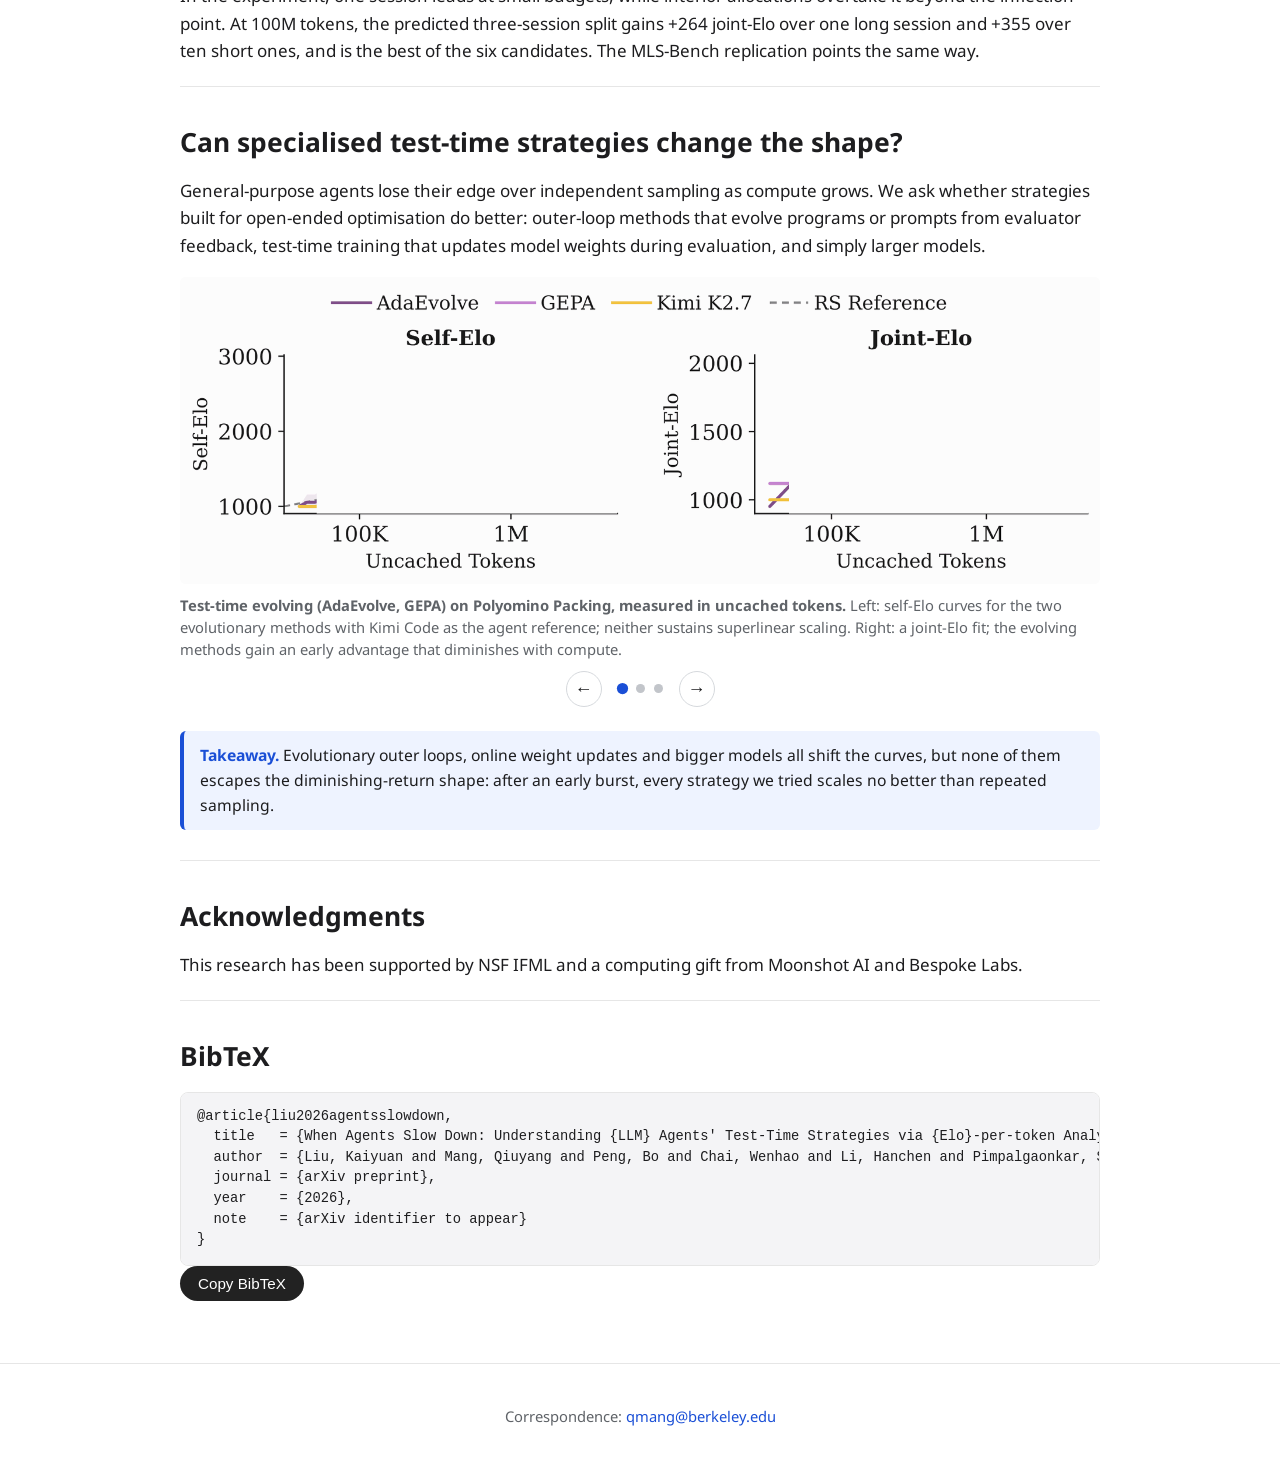
==== commit b31fbdc5: "Serve paper PDF from project site" ====
--- a/index.html
+++ b/index.html
@@ -45,8 +45,7 @@
   <p class="note"><sup>*</sup>Equal Contributions &nbsp;&middot;&nbsp; <sup>&sect;</sup>Project Leader &nbsp;&middot;&nbsp; Correspondence: <a href="mailto:qmang@berkeley.edu">qmang@berkeley.edu</a></p>
   <p class="venue">Preprint, 2026</p>
   <div class="btn-row">
-    <!-- TODO(arXiv): replace href with the arXiv abs URL and drop the "soon" class -->
-    <a class="btn soon" href="#" title="arXiv link coming soon"><svg viewBox="0 0 24 24"><path d="M6 2h9l5 5v15H6zm8 1.5V8h4.5M8 12h8v1.5H8zm0 3h8v1.5H8z"/></svg>Paper (arXiv soon)</a>
+    <a class="btn" href="./static/paper.pdf" target="_blank" rel="noopener" title="Open paper PDF"><svg viewBox="0 0 24 24"><path d="M6 2h9l5 5v15H6zm8 1.5V8h4.5M8 12h8v1.5H8zm0 3h8v1.5H8z"/></svg>Paper</a>
     <a class="btn" href="https://github.com/agent-tts/Agent-TTS-Code" target="_blank" rel="noopener" title="Code on GitHub"><svg viewBox="0 0 24 24"><path d="M12 .5C5.7.5.5 5.7.5 12c0 5.1 3.3 9.4 7.9 10.9.6.1.8-.3.8-.6v-2.1c-3.2.7-3.9-1.4-3.9-1.4-.5-1.3-1.3-1.7-1.3-1.7-1-.7.1-.7.1-.7 1.2.1 1.8 1.2 1.8 1.2 1 1.8 2.7 1.3 3.4 1 .1-.8.4-1.3.7-1.6-2.6-.3-5.3-1.3-5.3-5.7 0-1.3.5-2.3 1.2-3.1-.1-.3-.5-1.5.1-3.1 0 0 1-.3 3.2 1.2a11 11 0 0 1 5.8 0c2.2-1.5 3.2-1.2 3.2-1.2.6 1.6.2 2.8.1 3.1.8.8 1.2 1.8 1.2 3.1 0 4.4-2.7 5.4-5.3 5.7.4.4.8 1.1.8 2.2v3.2c0 .3.2.7.8.6 4.6-1.5 7.9-5.8 7.9-10.9C23.5 5.7 18.3.5 12 .5z"/></svg>Code</a>
     <a class="btn" href="#bibtex"><svg viewBox="0 0 24 24"><path d="M5 3h14v18H5zm2 2v14h10V5zm2 2h6v1.5H9zm0 3h6v1.5H9zm0 3h4v1.5H9z"/></svg>BibTeX</a>
   </div>
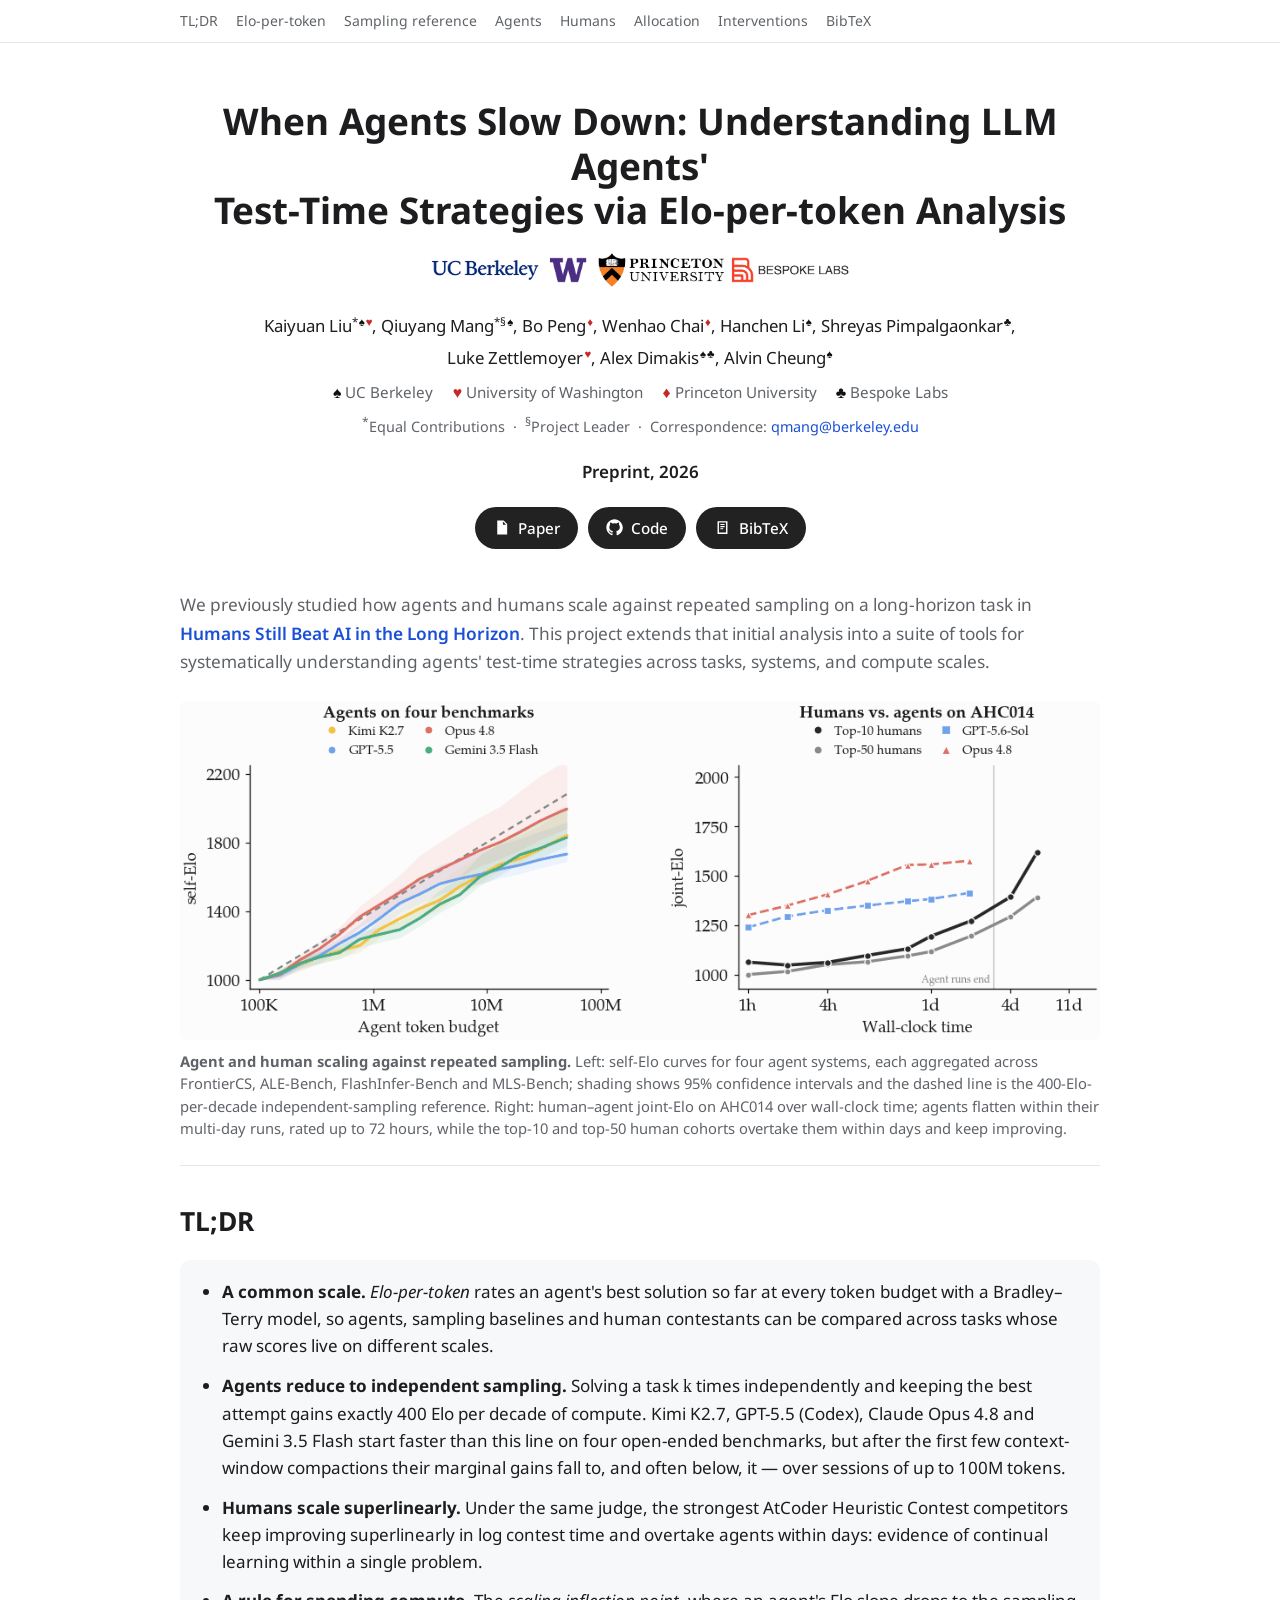
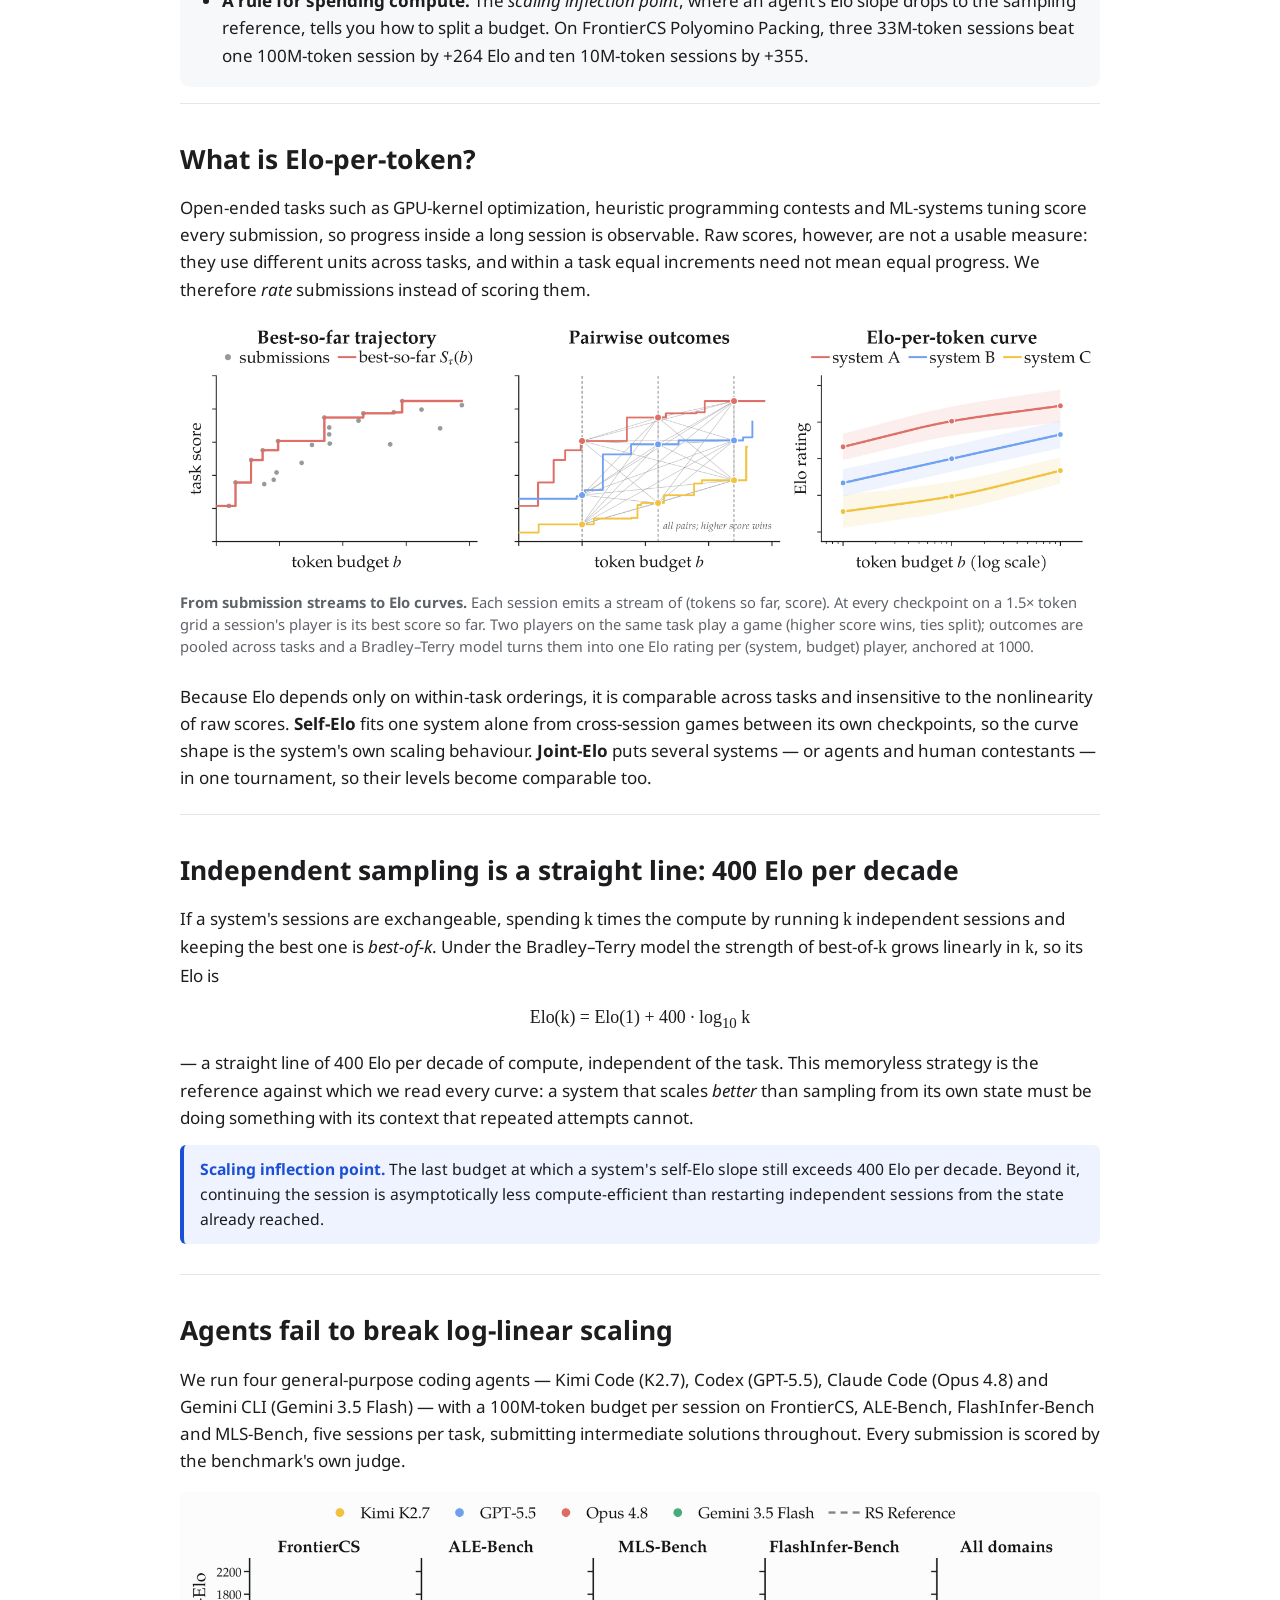
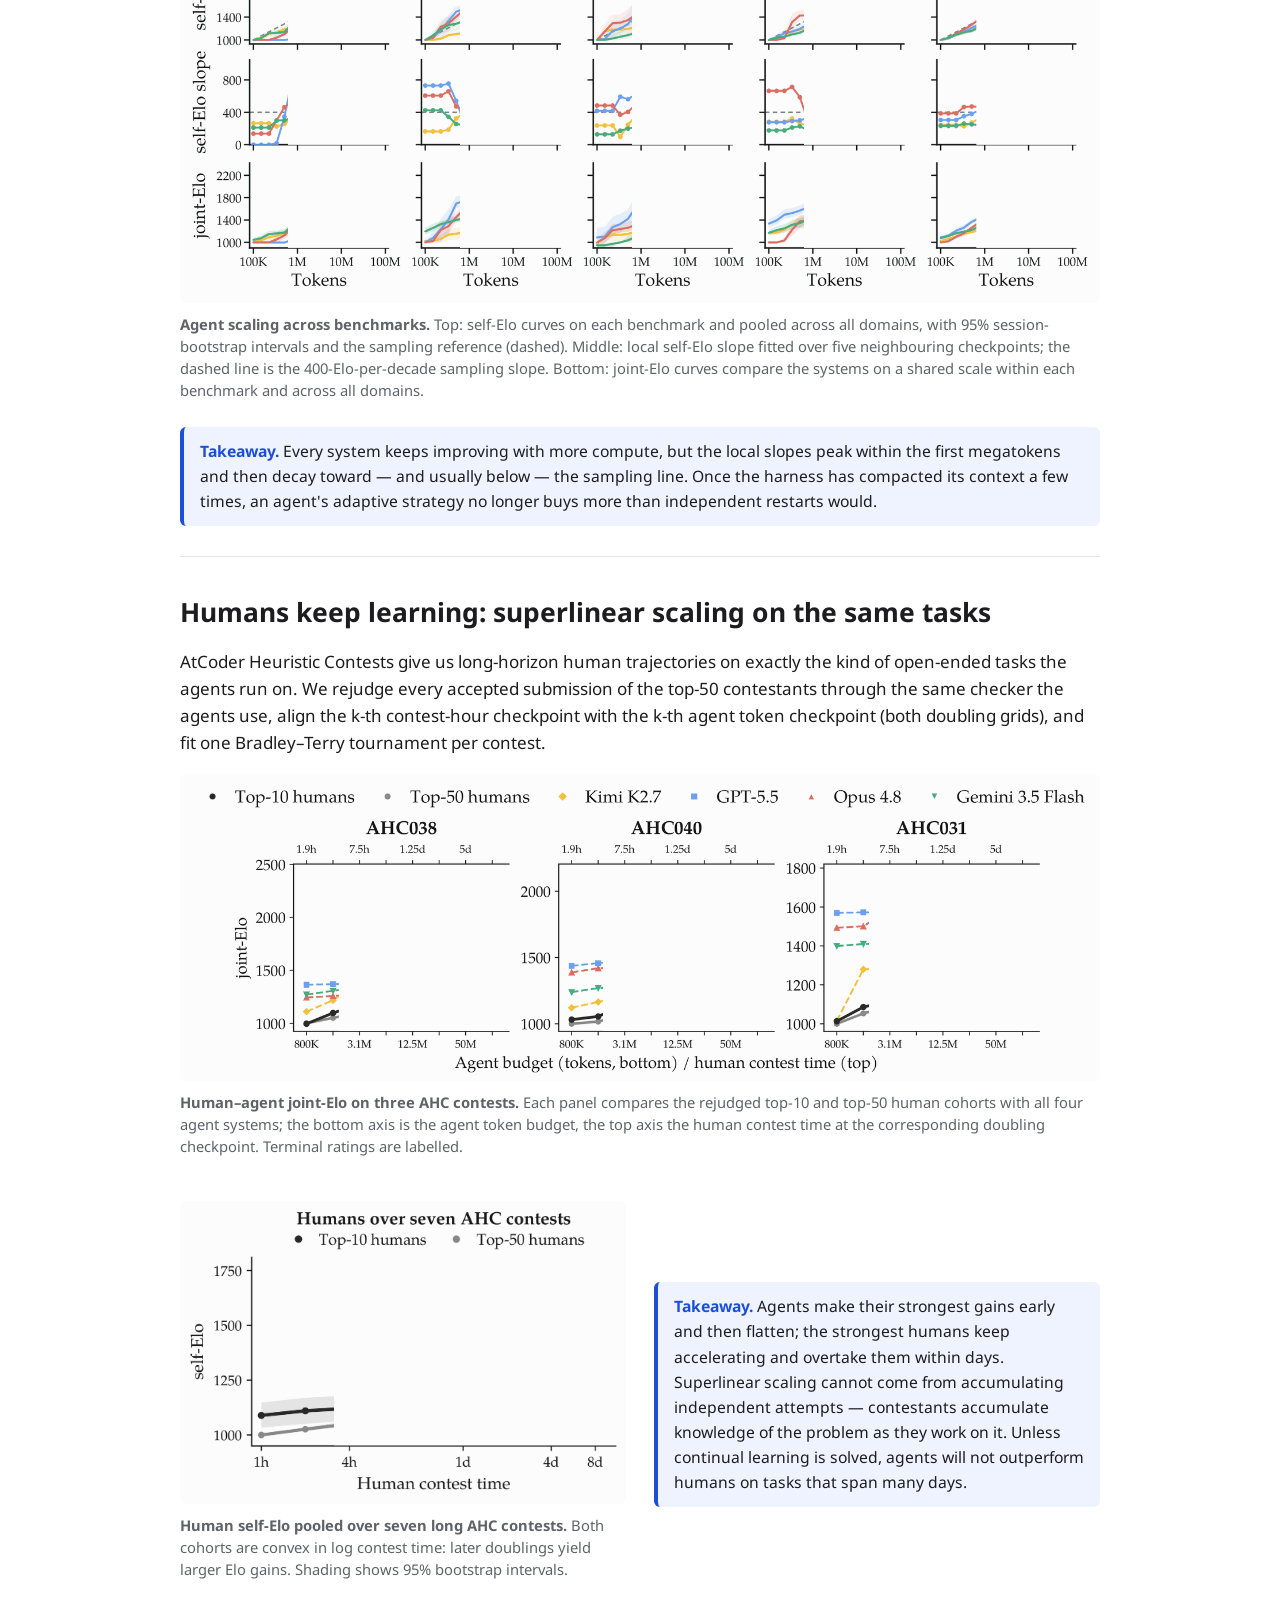
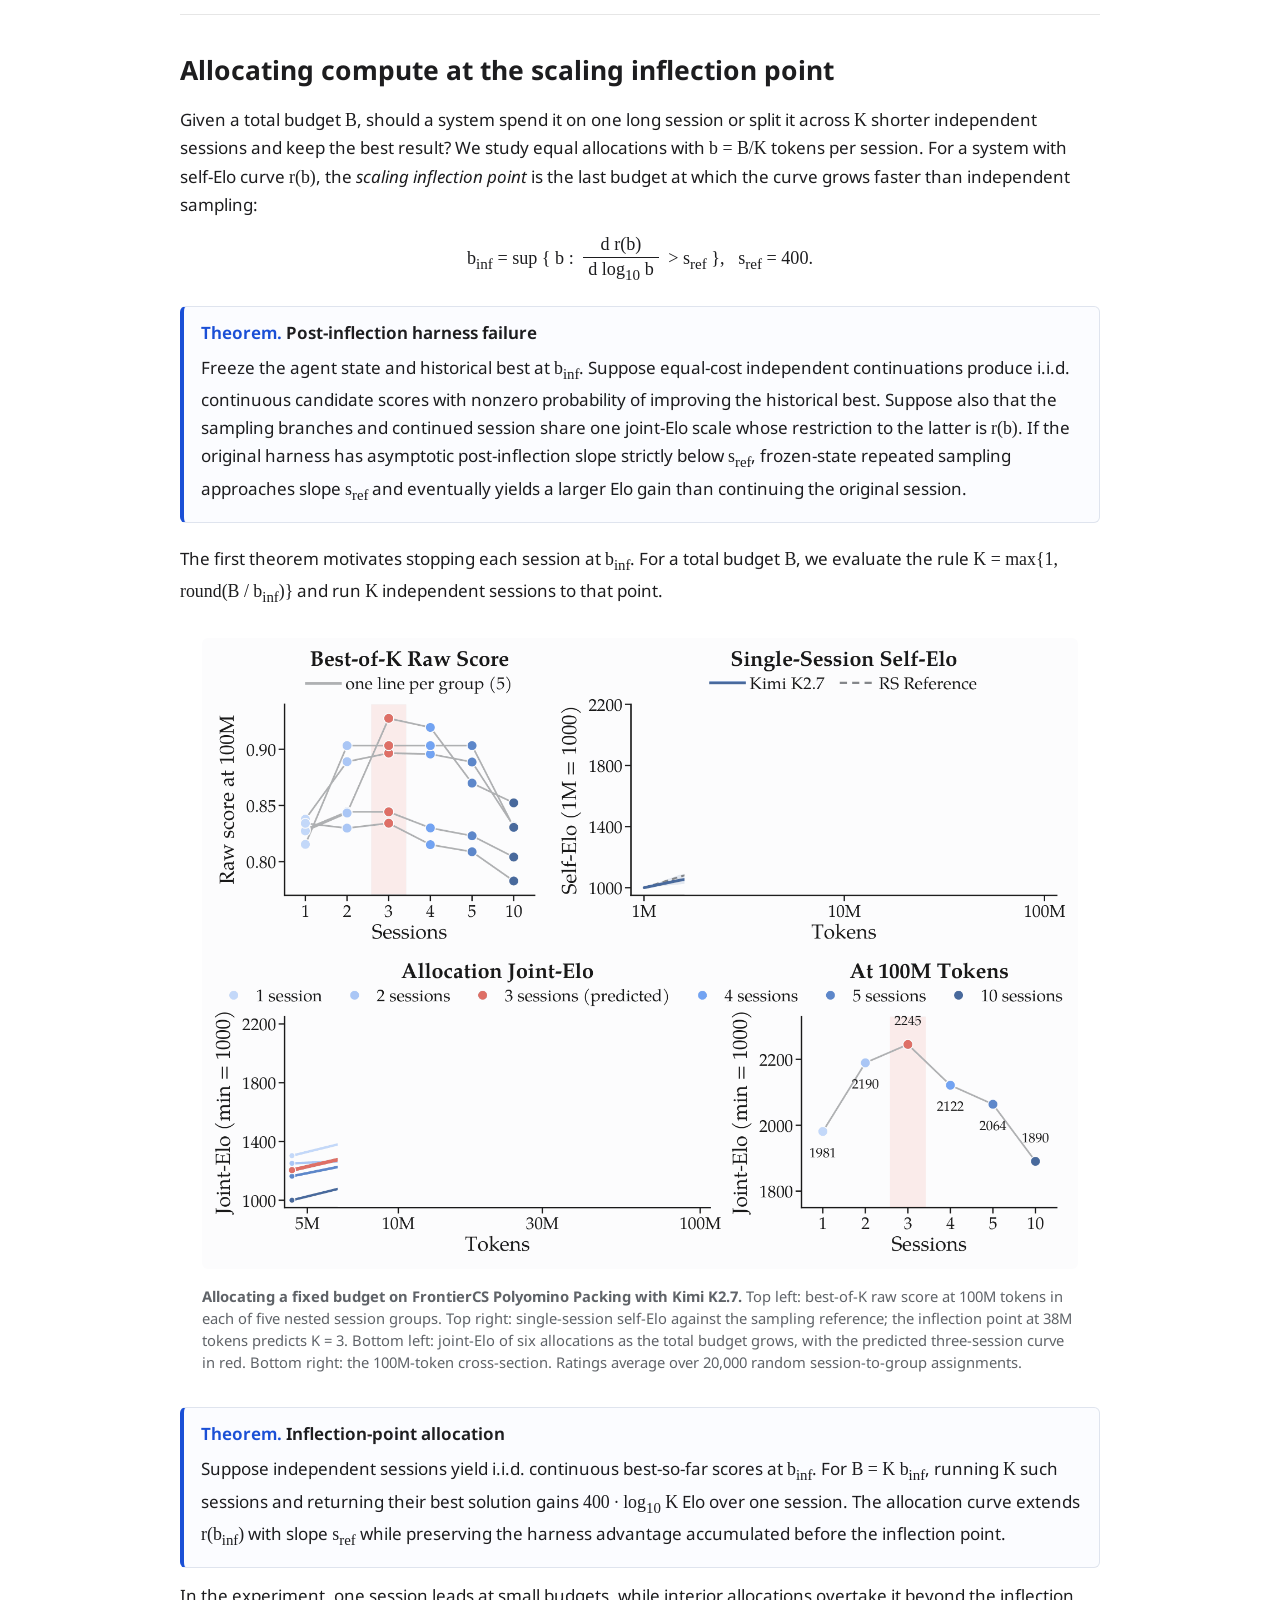
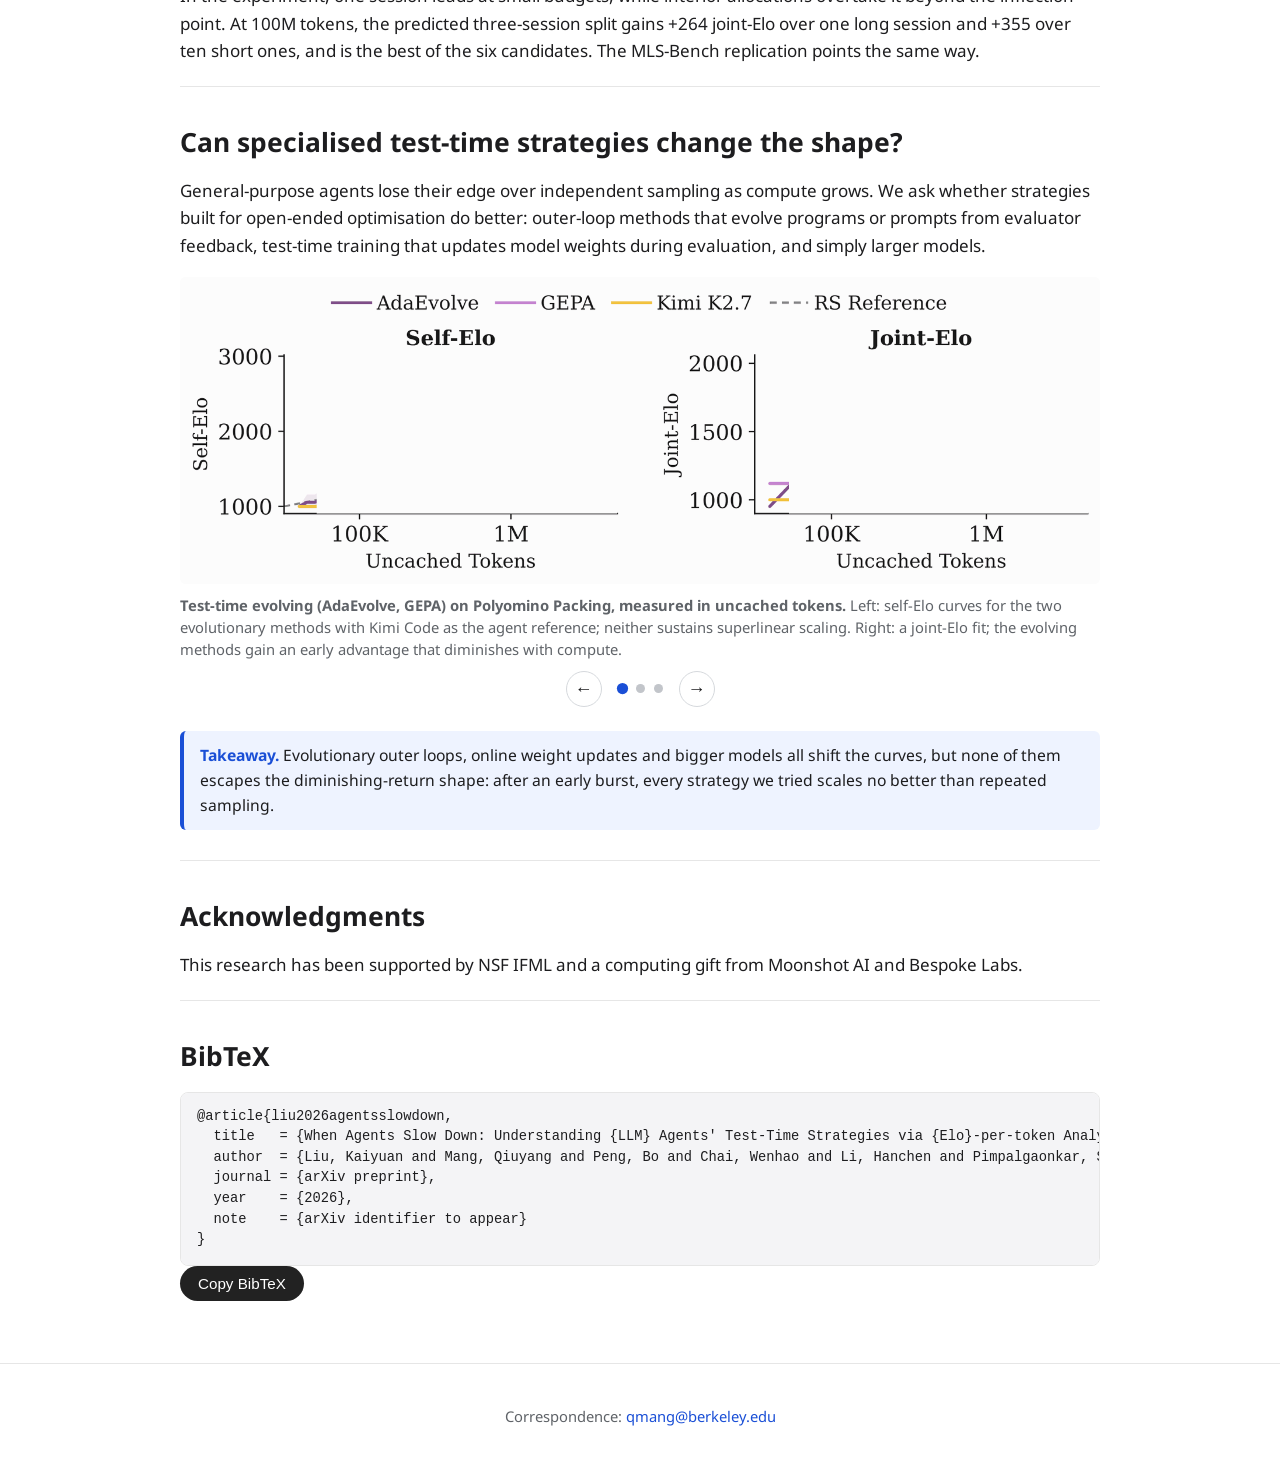
==== commit 1dc170e3: "Sync website teaser with latest paper figure" ====
--- a/index.html
+++ b/index.html
@@ -57,7 +57,7 @@
 
 <figure class="teaser-figure">
   <img class="animated-chart animated-teaser" src="./static/images/main-figure.gif" data-static-src="./static/images/main-figure.png" alt="Animated chart. Left: self-Elo curves of four agent systems growing with token budget against the 400-Elo-per-decade sampling reference. Right: human versus agent joint-Elo growing over wall-clock time on AHC014.">
-  <figcaption><b>Agent and human scaling against repeated sampling.</b> Left: self-Elo curves for four agent systems, each aggregated across FrontierCS, ALE-Bench, FlashInfer-Bench and MLS-Bench; shading shows 95% confidence intervals and the dashed line is the 400-Elo-per-decade independent-sampling reference. Right: human&ndash;agent joint-Elo on AHC014 over wall-clock time; agents flatten within their 24-hour runs, while the top-10 and top-50 human cohorts overtake them within days and keep improving.</figcaption>
+  <figcaption><b>Agent and human scaling against repeated sampling.</b> Left: self-Elo curves for four agent systems, each aggregated across FrontierCS, ALE-Bench, FlashInfer-Bench and MLS-Bench; shading shows 95% confidence intervals and the dashed line is the 400-Elo-per-decade independent-sampling reference. Right: human&ndash;agent joint-Elo on AHC014 over wall-clock time; agents flatten within their multi-day runs, rated up to 72 hours, while the top-10 and top-50 human cohorts overtake them within days and keep improving.</figcaption>
 </figure>
 
 <section class="section" id="tldr">
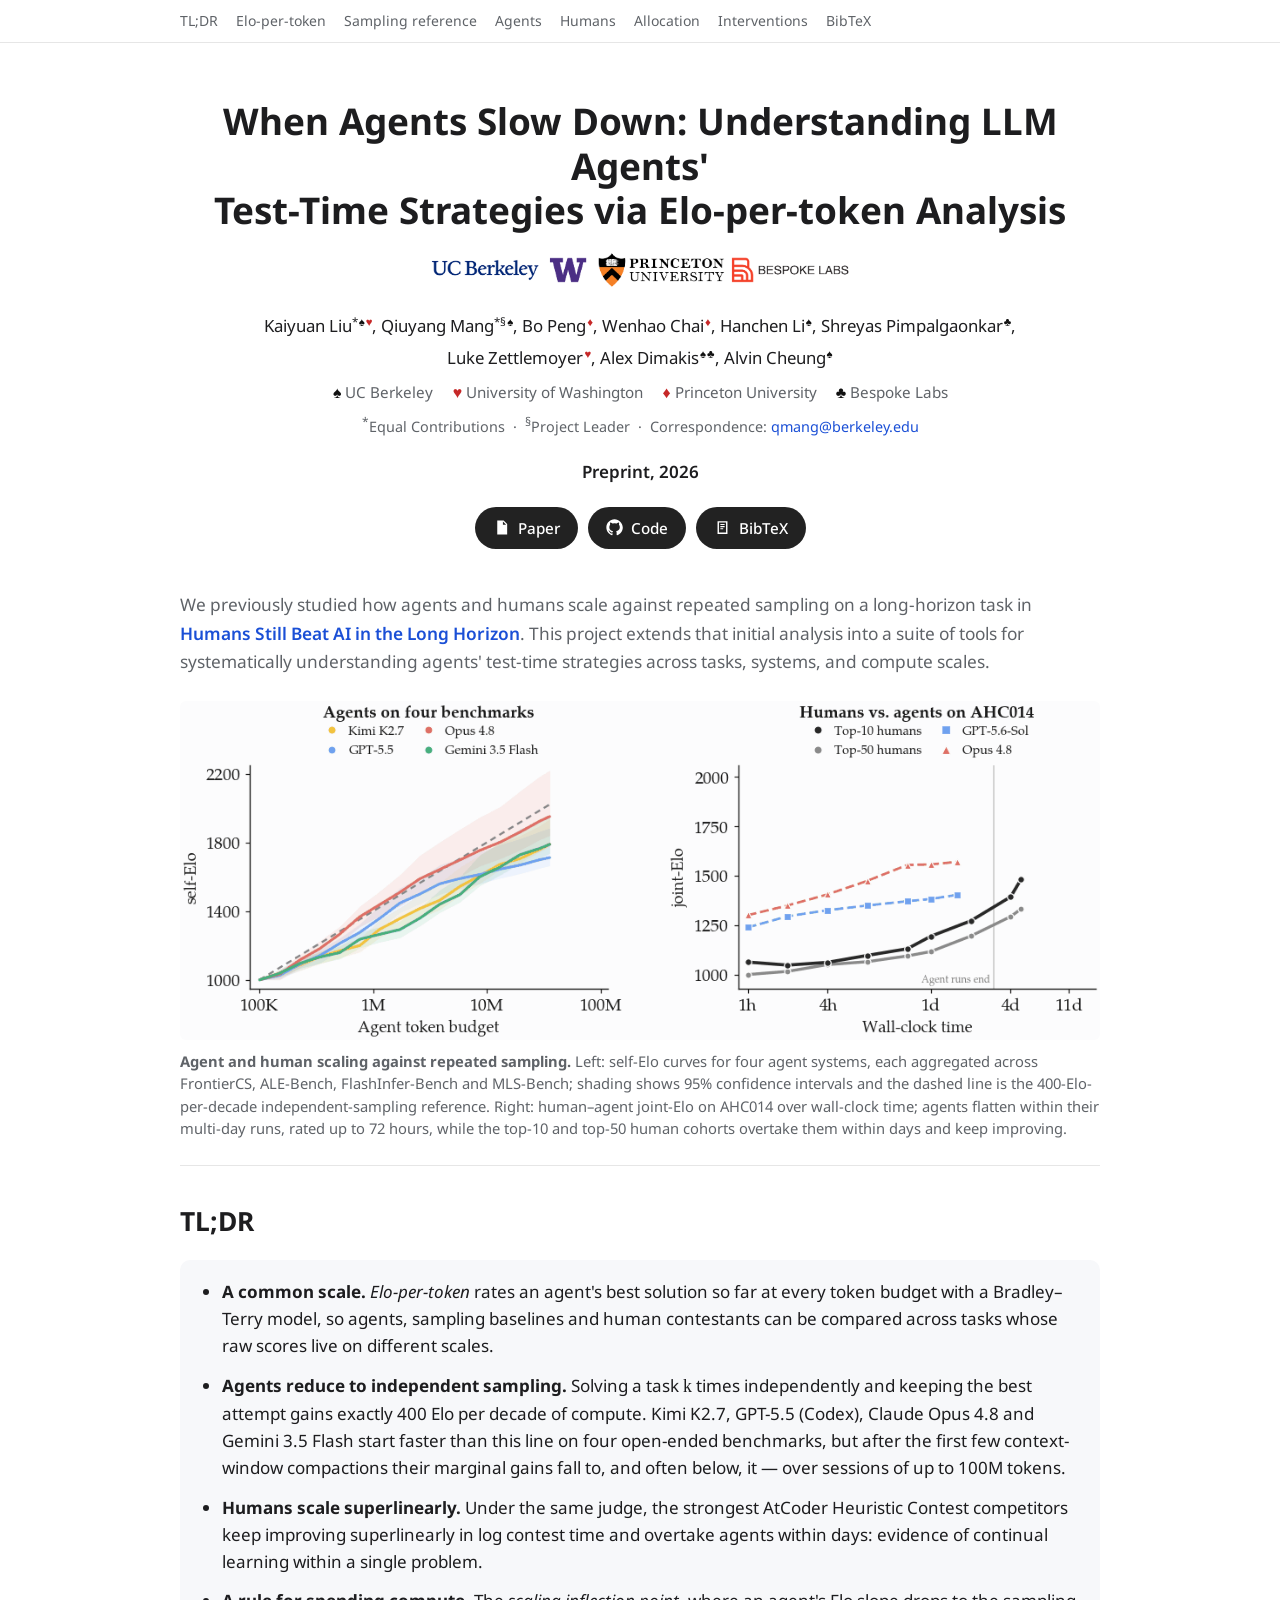
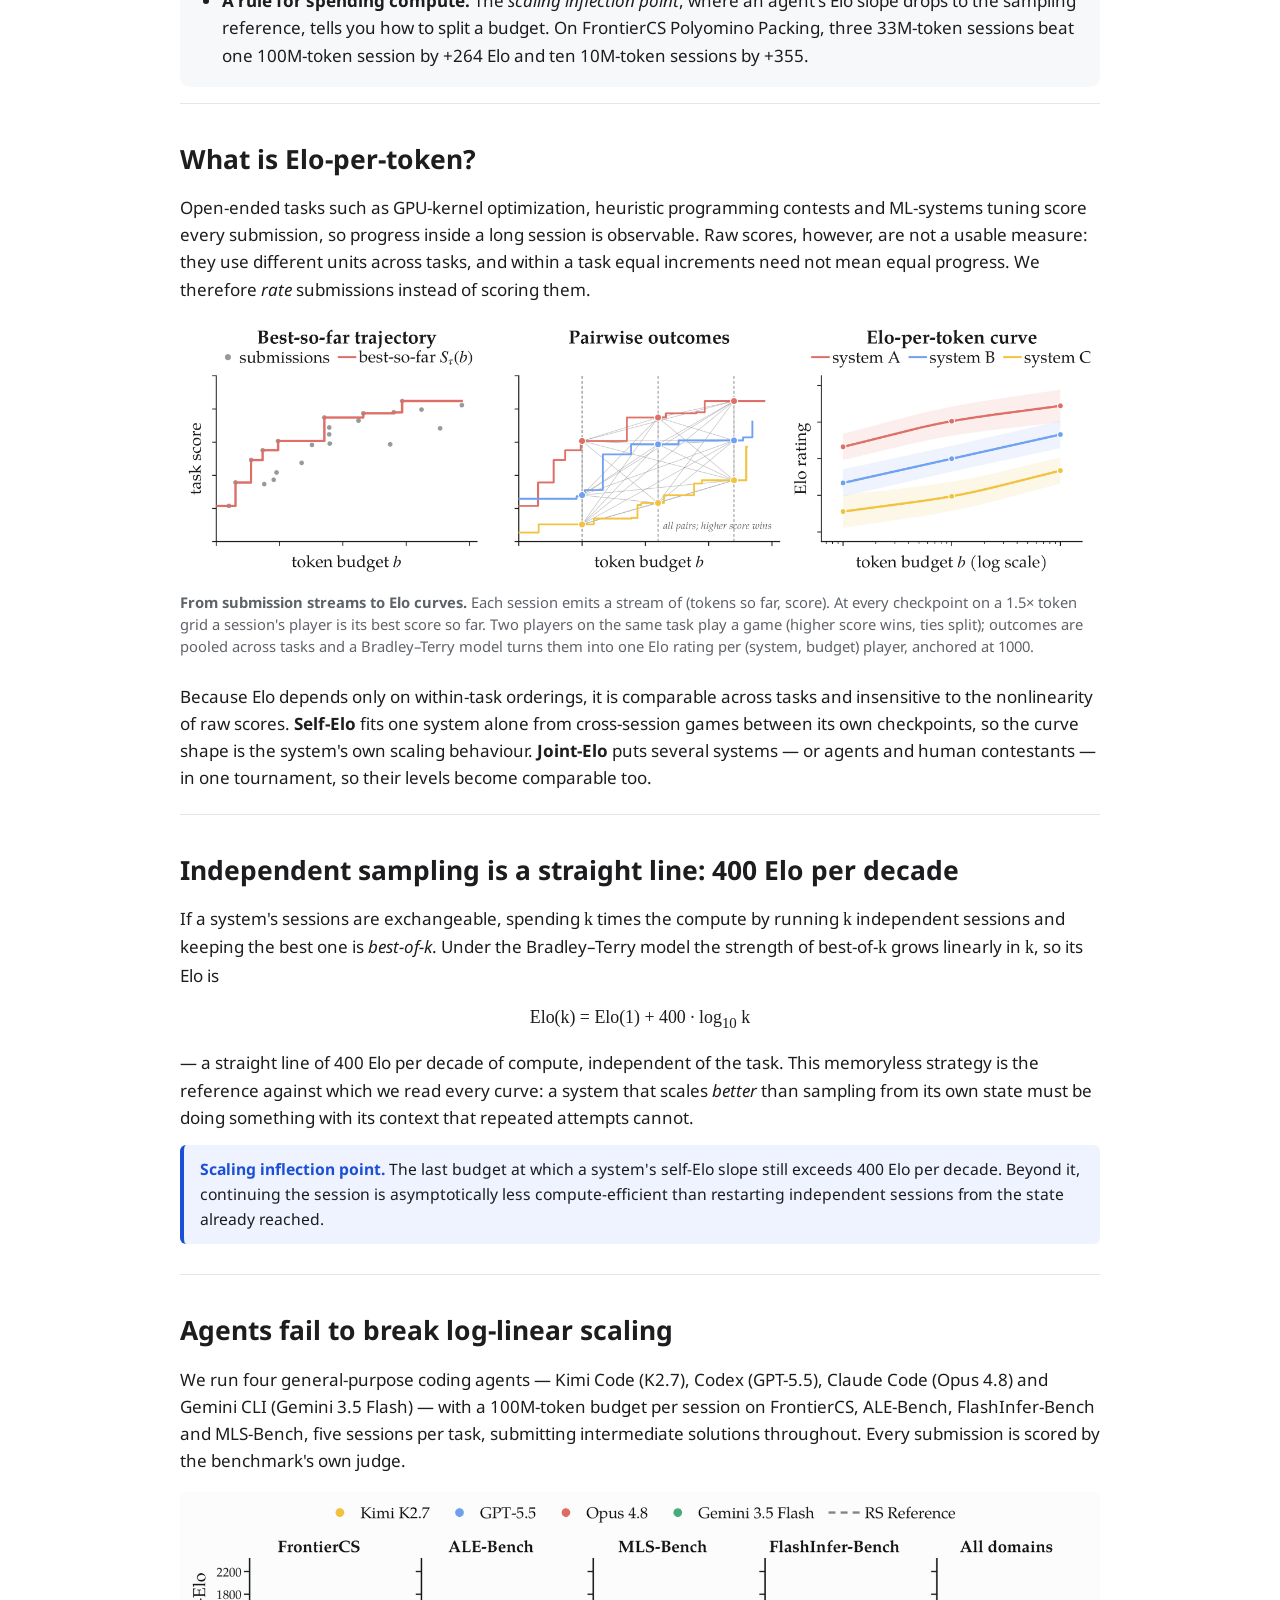
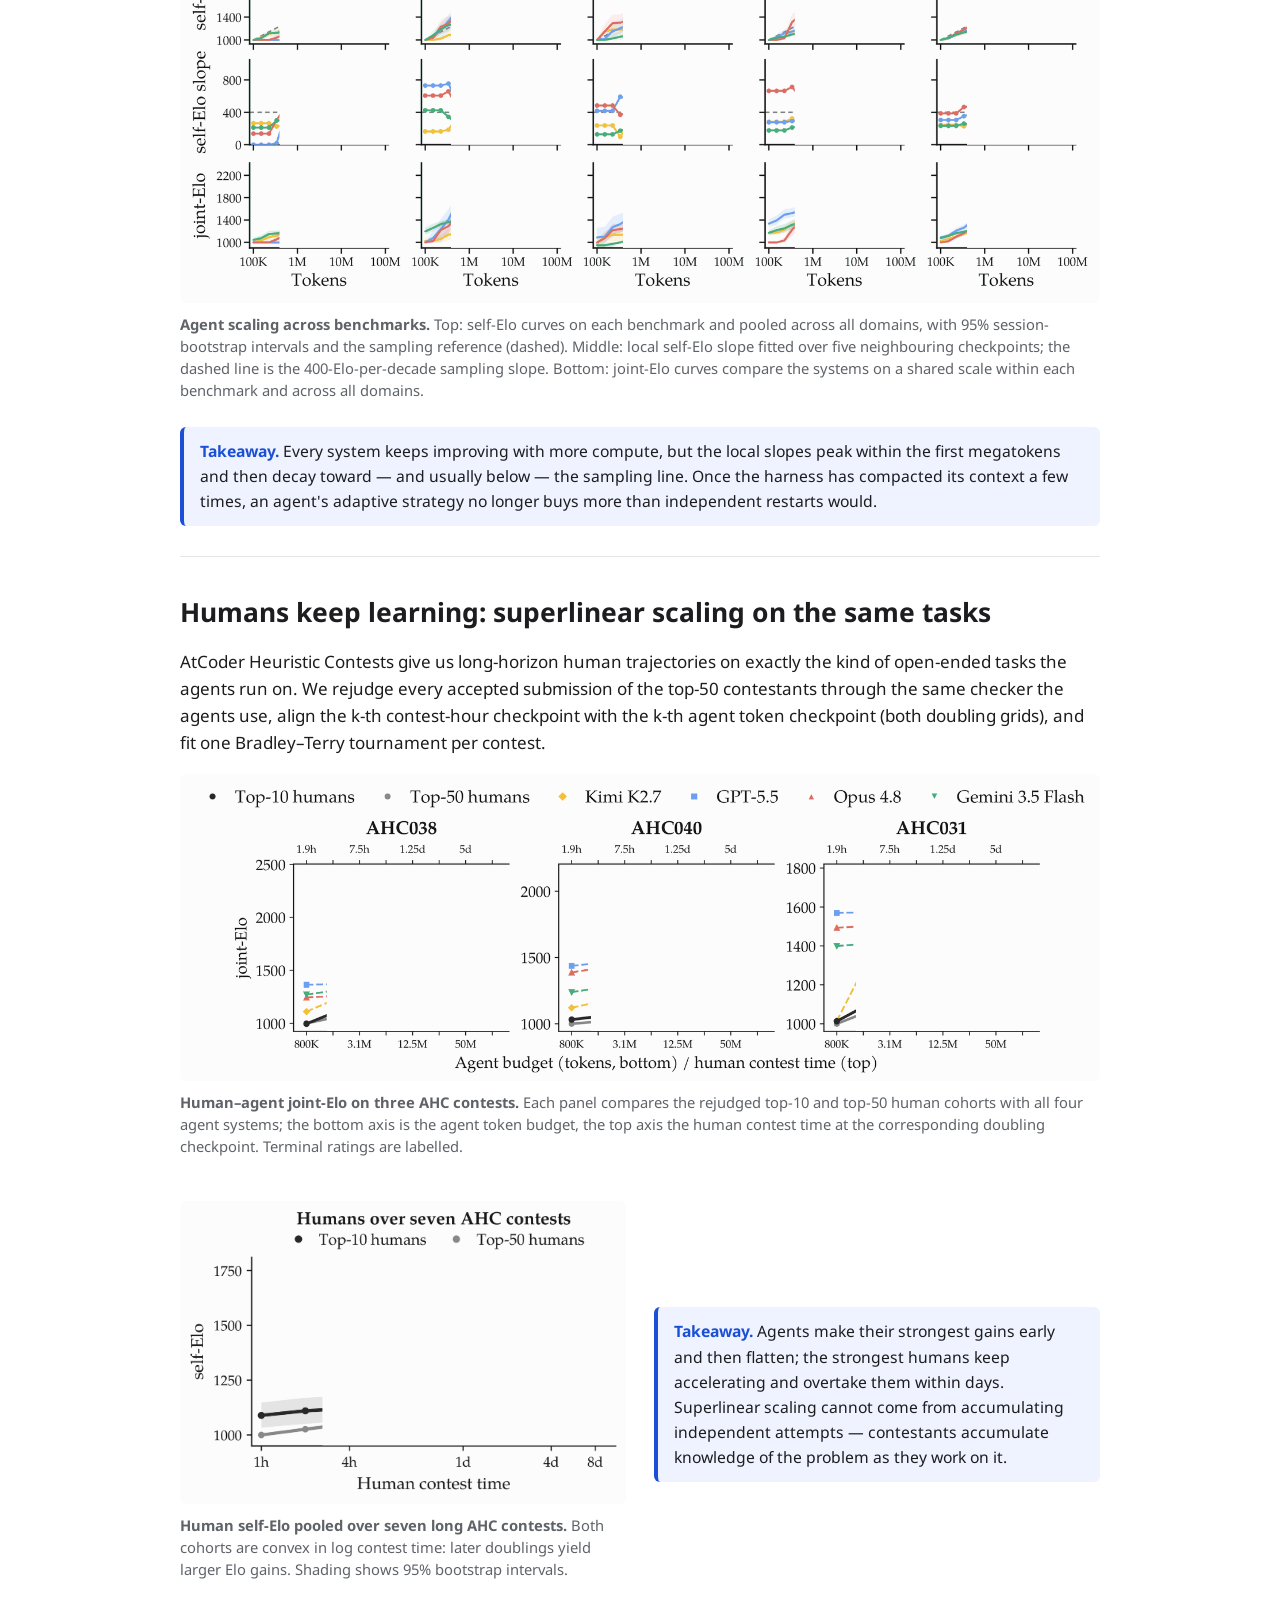
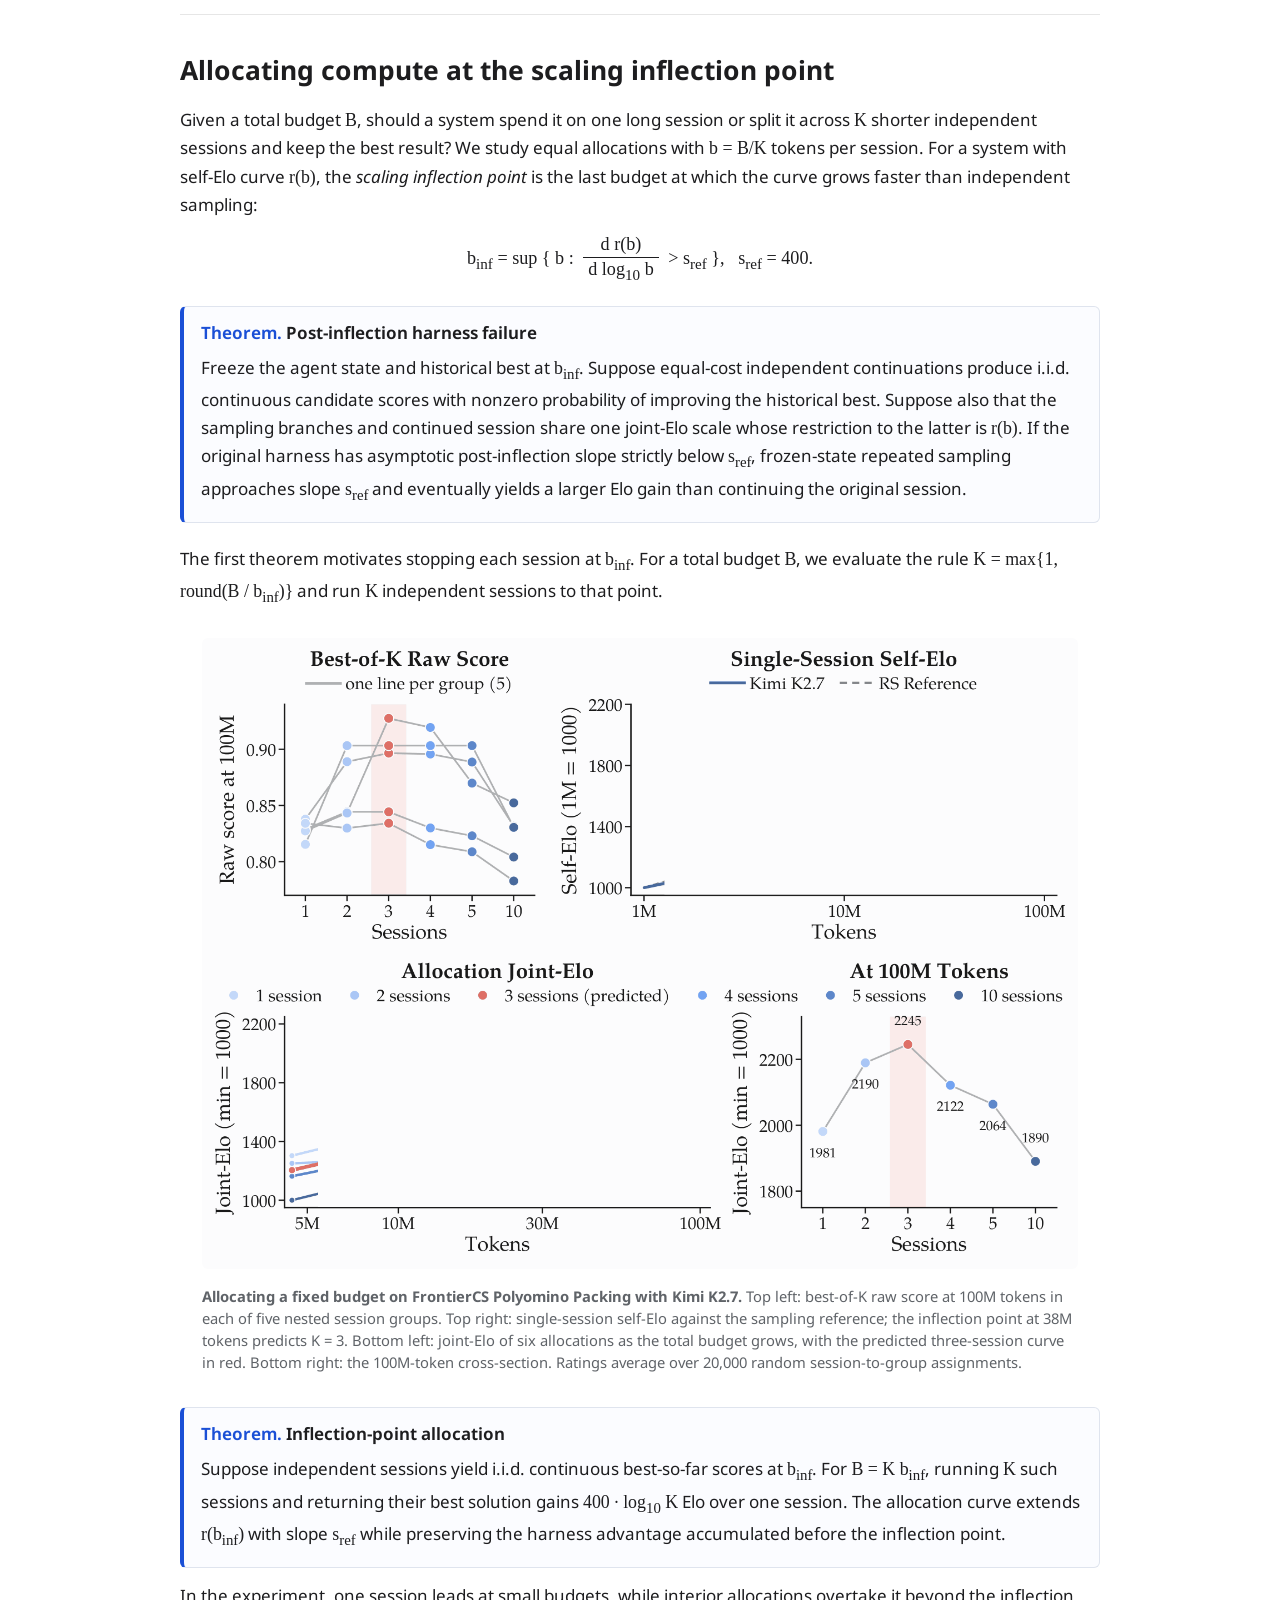
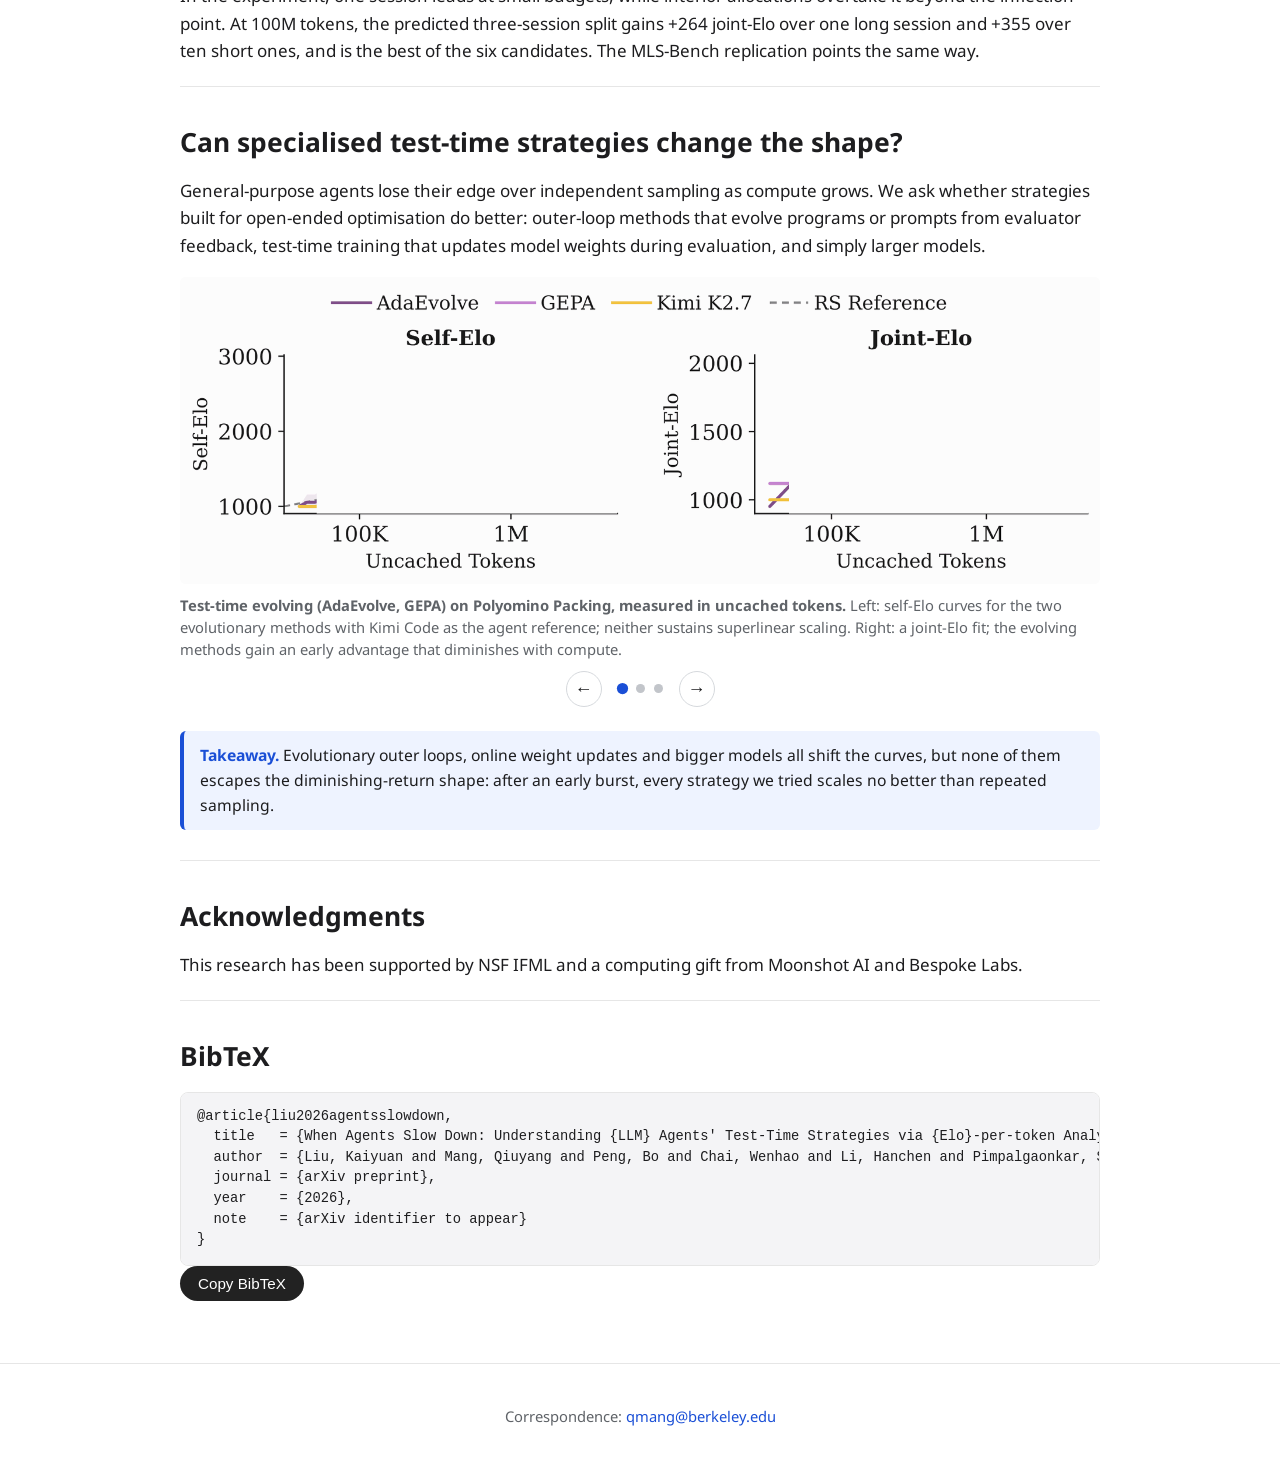
==== commit 4739bdac: "Remove continual learning claim from website" ====
--- a/index.html
+++ b/index.html
@@ -111,7 +111,7 @@
       <figcaption><b>Human self-Elo pooled over seven long AHC contests.</b> Both cohorts are convex in log contest time: later doublings yield larger Elo gains. Shading shows 95% bootstrap intervals.</figcaption>
     </figure>
     <div>
-      <div class="takeaway"><b>Takeaway.</b> Agents make their strongest gains early and then flatten; the strongest humans keep accelerating and overtake them within days. Superlinear scaling cannot come from accumulating independent attempts &mdash; contestants accumulate knowledge of the problem as they work on it. Unless continual learning is solved, agents will not outperform humans on tasks that span many days.</div>
+      <div class="takeaway"><b>Takeaway.</b> Agents make their strongest gains early and then flatten; the strongest humans keep accelerating and overtake them within days. Superlinear scaling cannot come from accumulating independent attempts &mdash; contestants accumulate knowledge of the problem as they work on it.</div>
     </div>
   </div>
 </section>
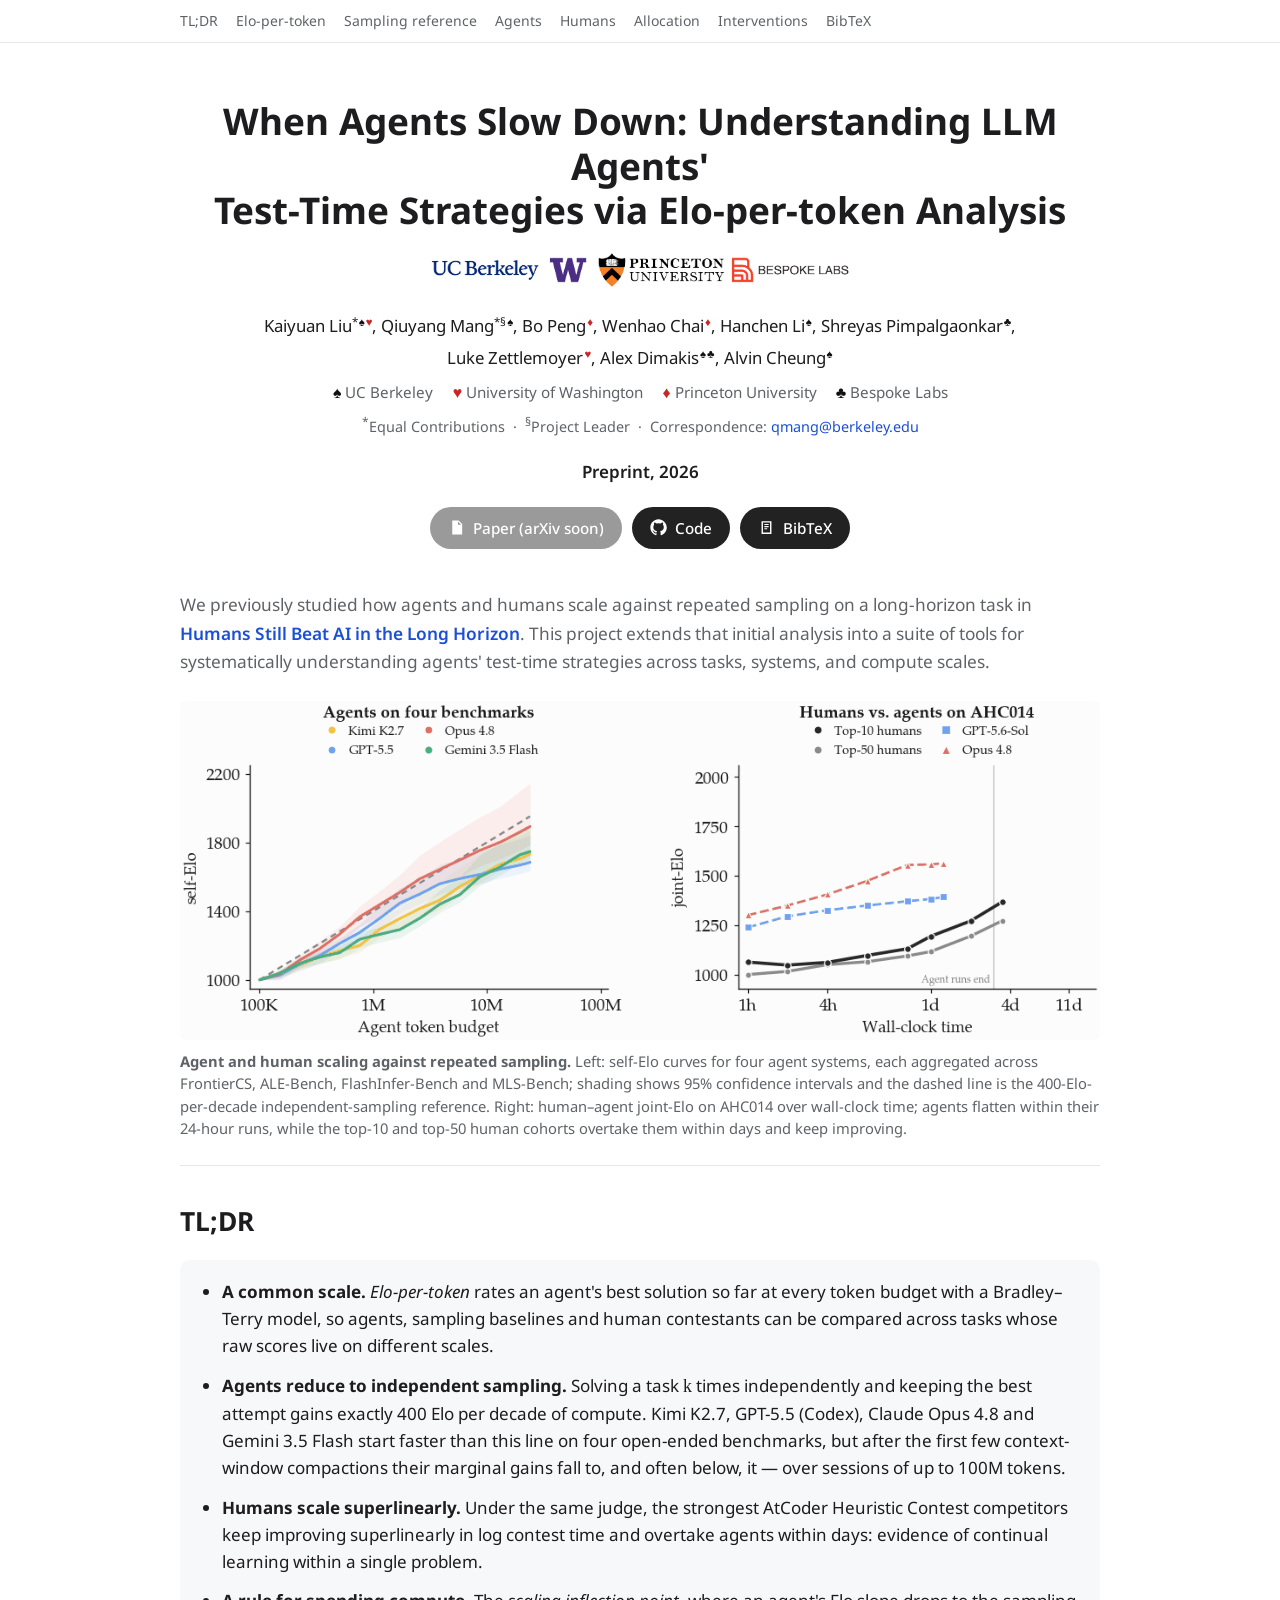
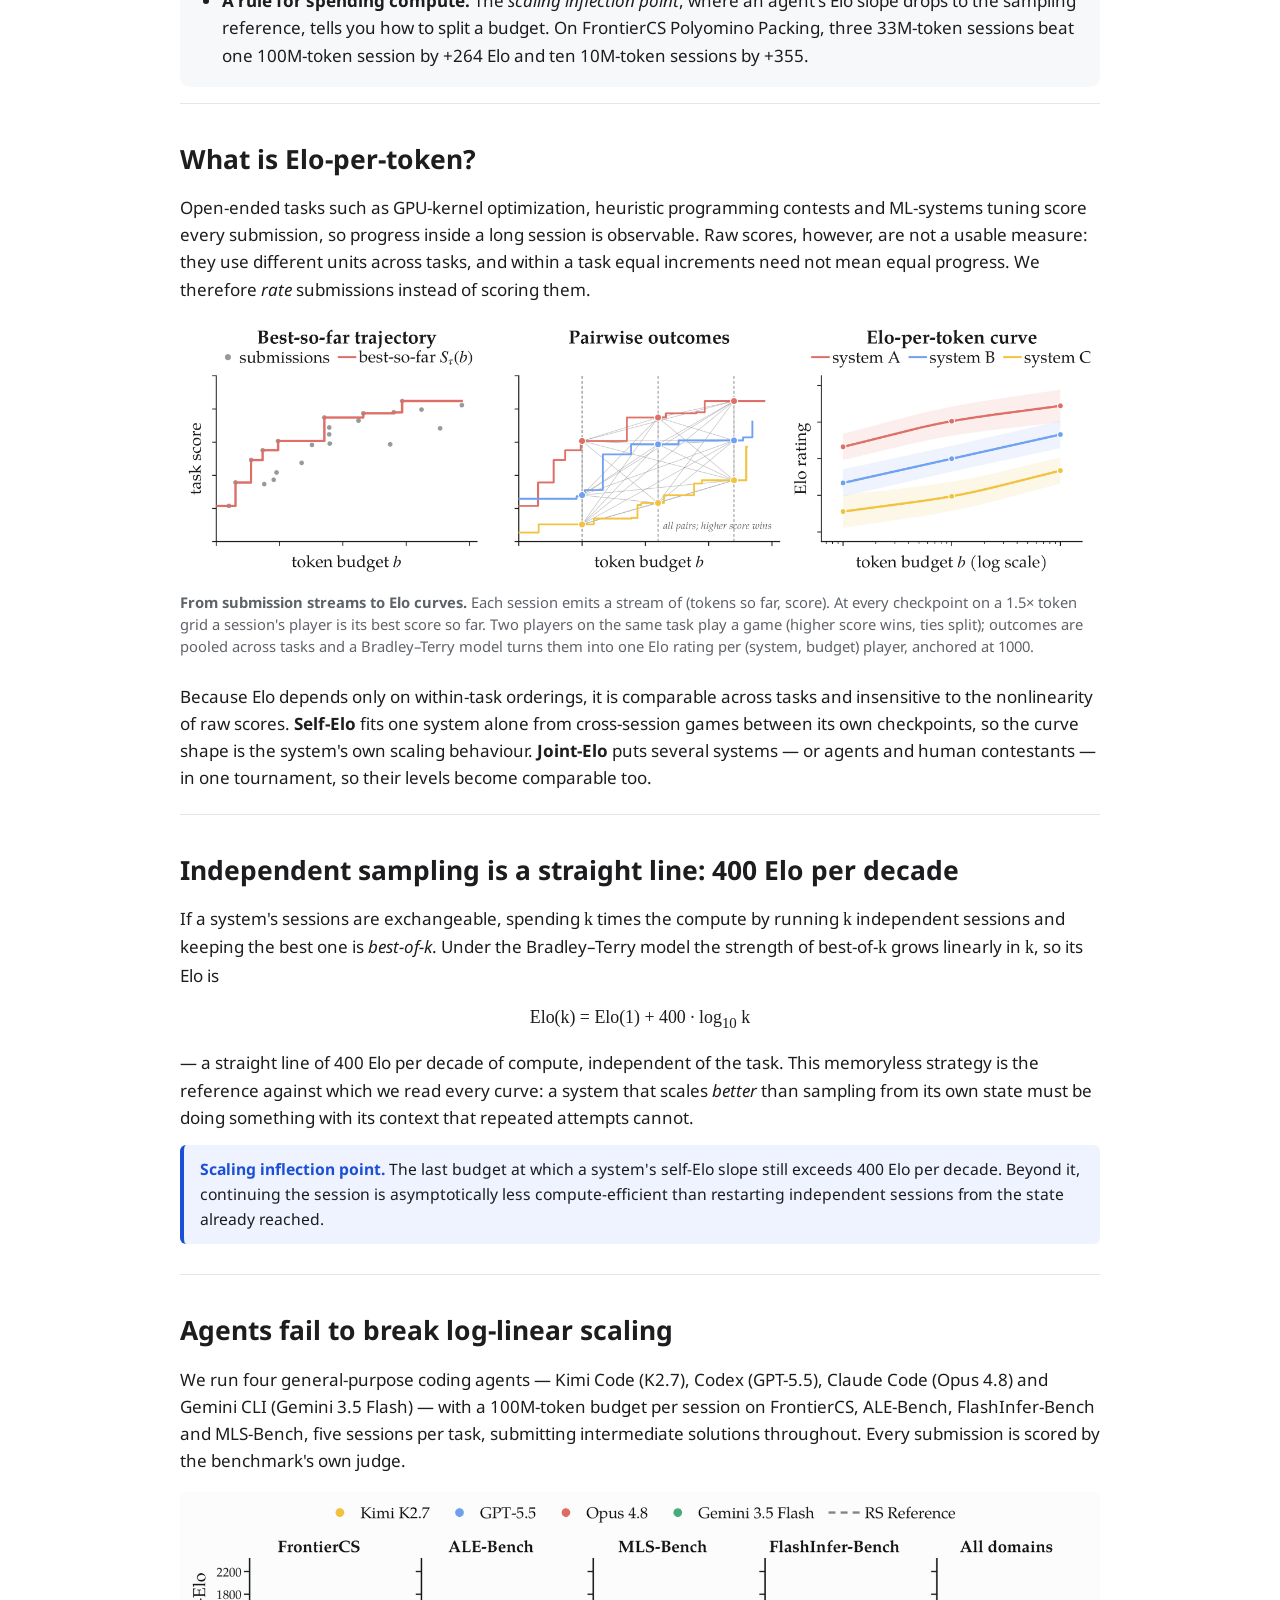
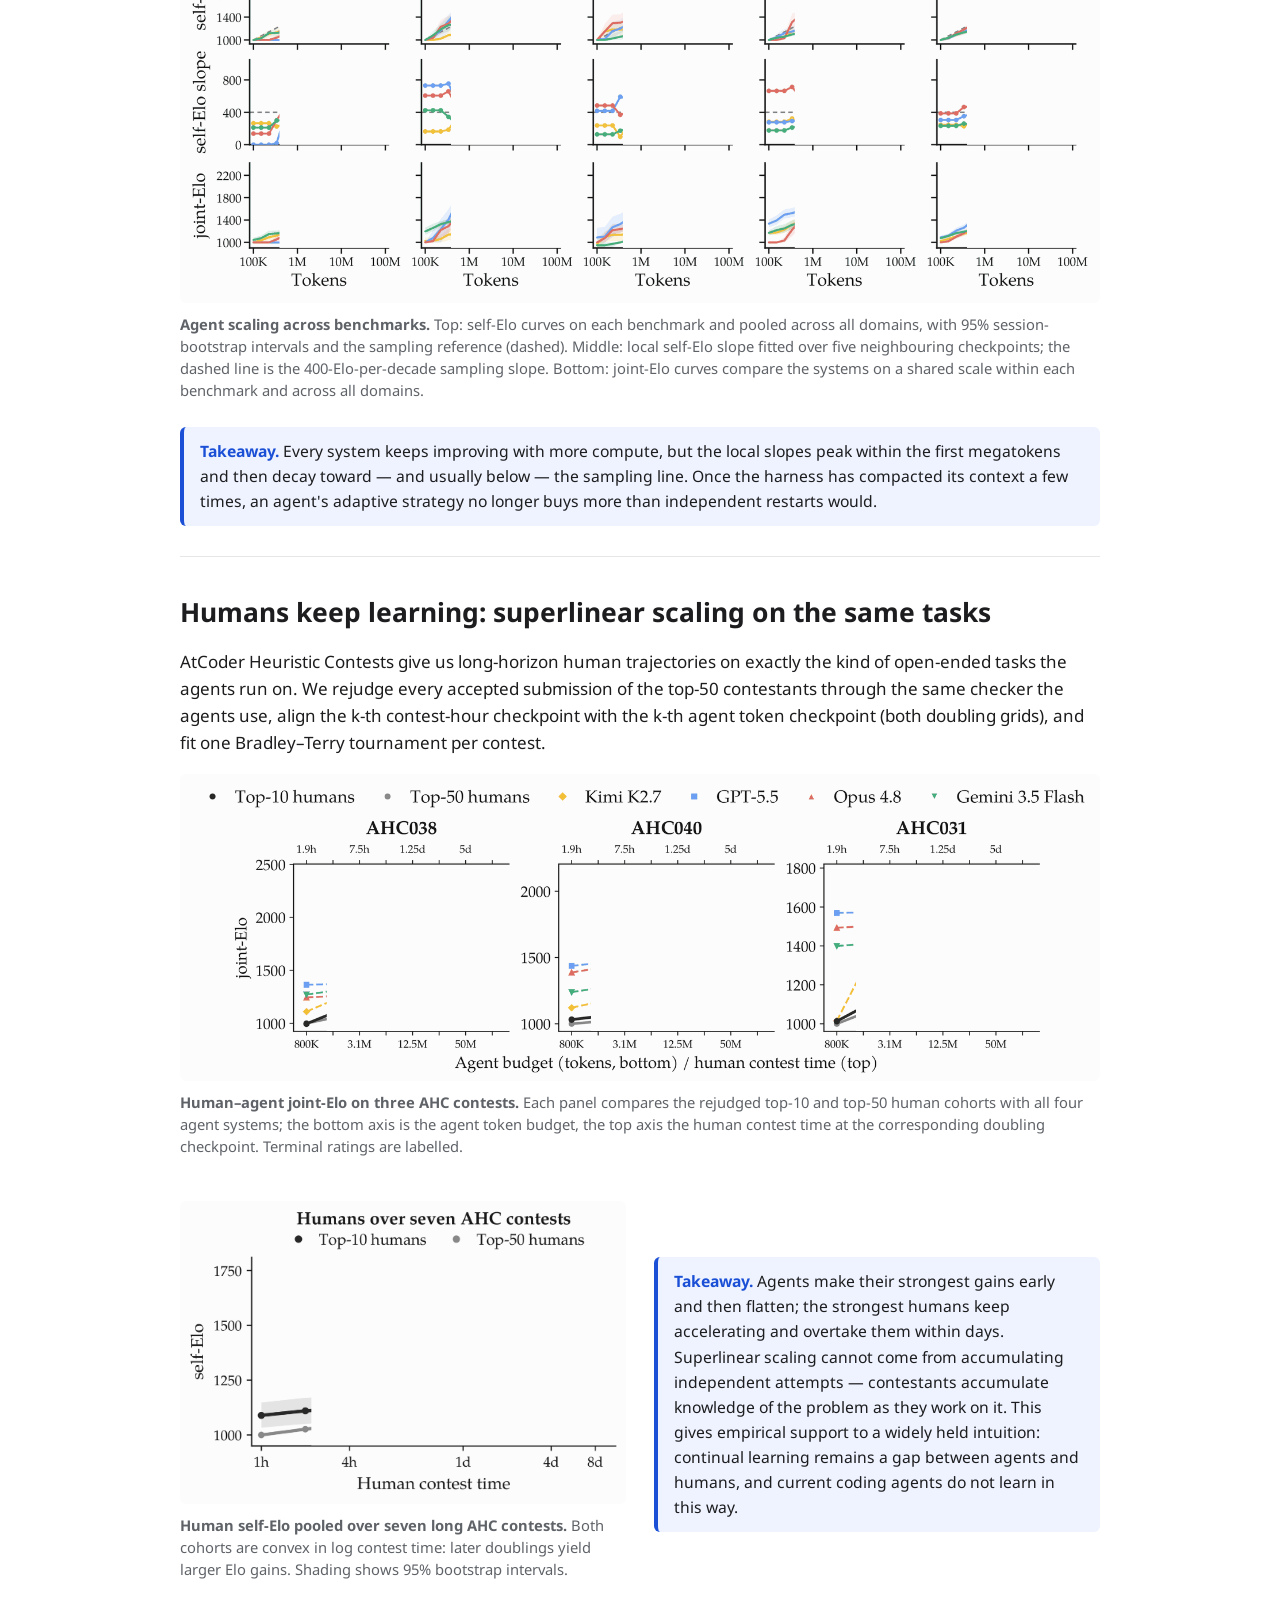
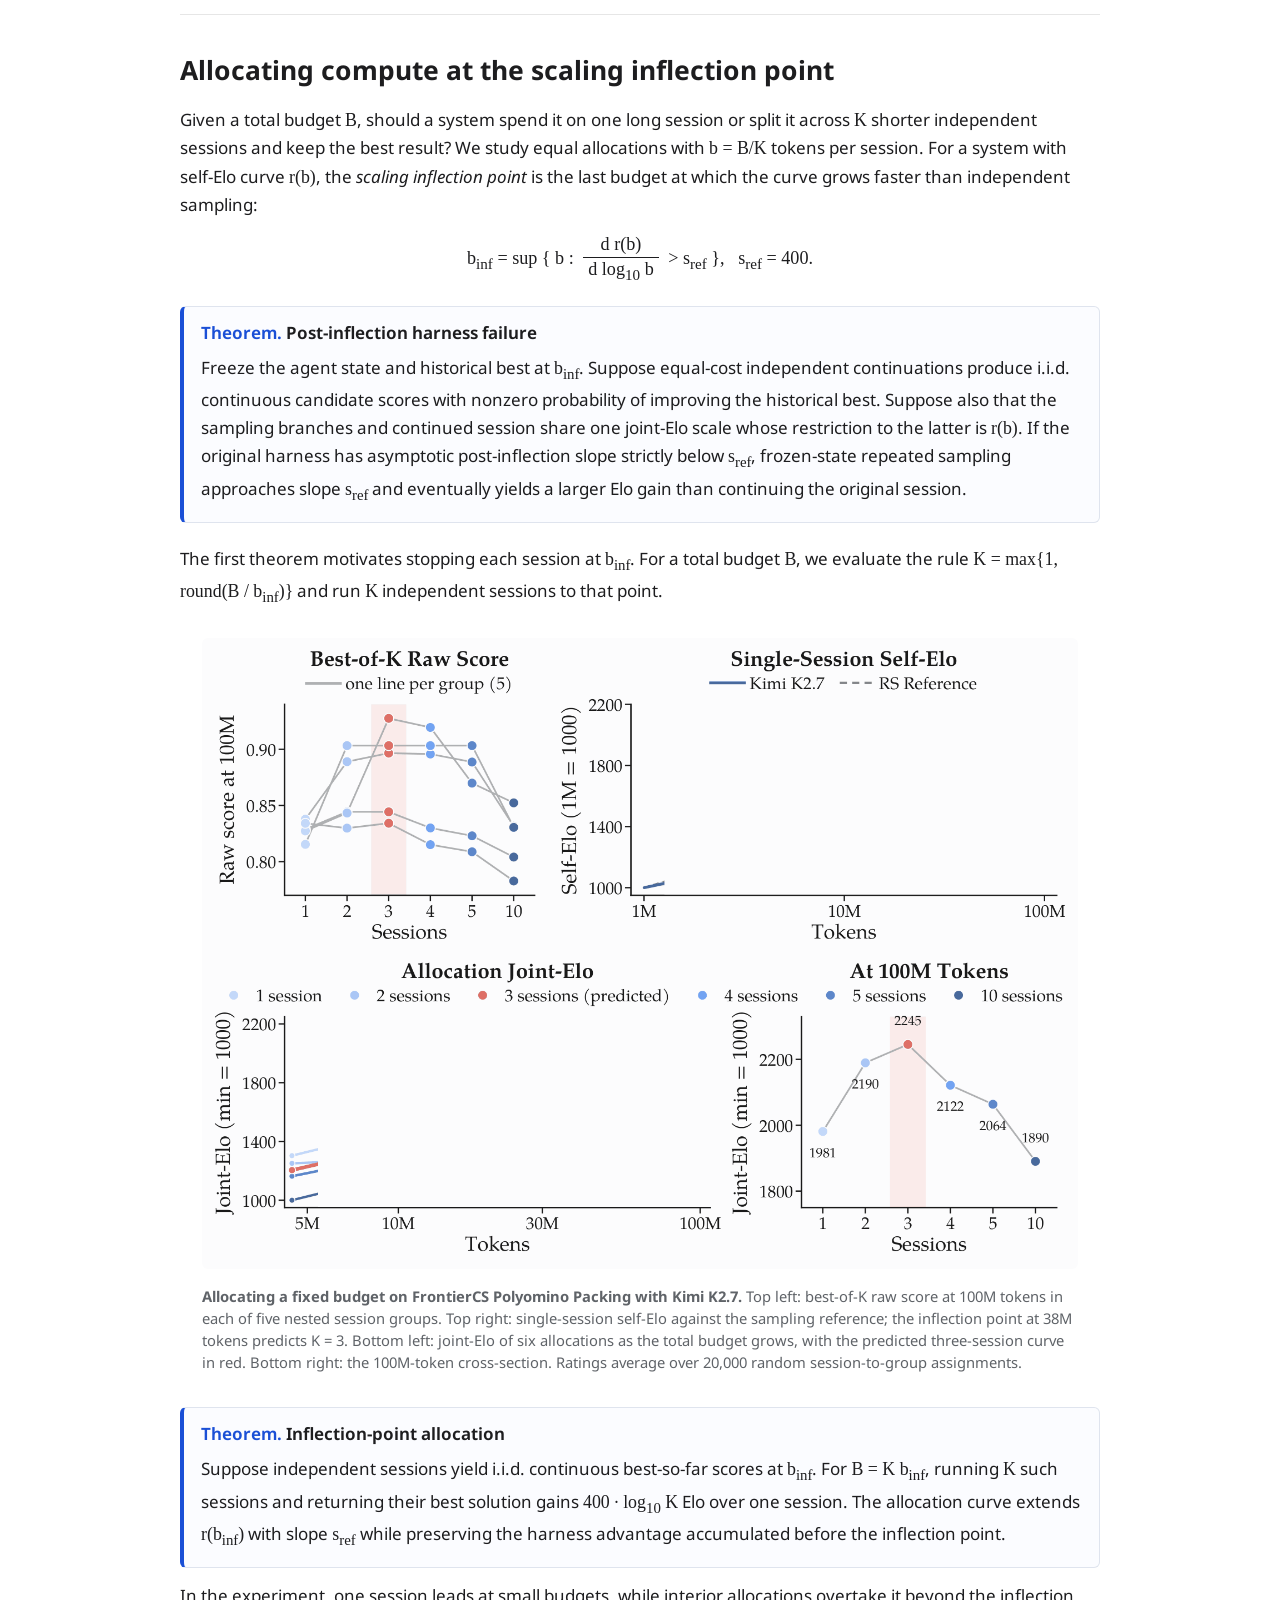
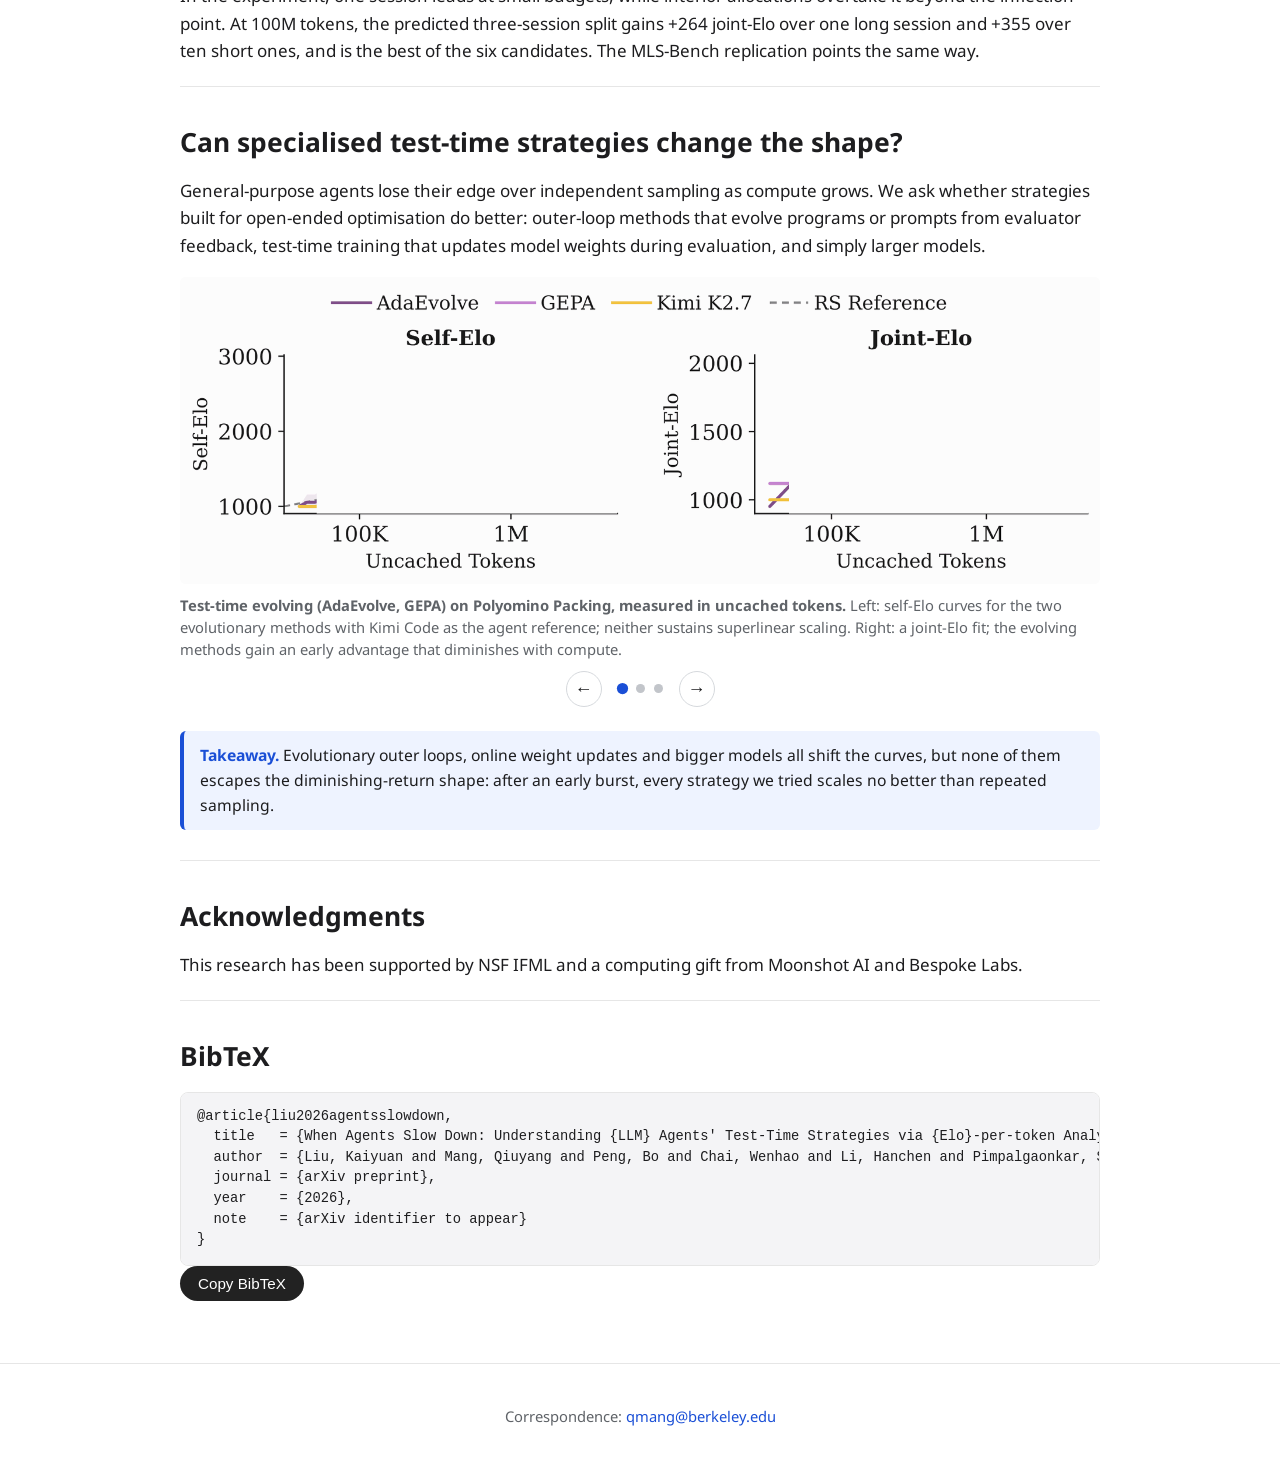
==== commit 2f819a6d: "Align the human-comparison takeaway with the paper" ====
--- a/index.html
+++ b/index.html
@@ -45,7 +45,8 @@
   <p class="note"><sup>*</sup>Equal Contributions &nbsp;&middot;&nbsp; <sup>&sect;</sup>Project Leader &nbsp;&middot;&nbsp; Correspondence: <a href="mailto:qmang@berkeley.edu">qmang@berkeley.edu</a></p>
   <p class="venue">Preprint, 2026</p>
   <div class="btn-row">
-    <a class="btn" href="./static/paper.pdf" target="_blank" rel="noopener" title="Open paper PDF"><svg viewBox="0 0 24 24"><path d="M6 2h9l5 5v15H6zm8 1.5V8h4.5M8 12h8v1.5H8zm0 3h8v1.5H8z"/></svg>Paper</a>
+    <!-- TODO(arXiv): replace href with the arXiv abs URL and drop the "soon" class -->
+    <a class="btn soon" href="#" title="arXiv link coming soon"><svg viewBox="0 0 24 24"><path d="M6 2h9l5 5v15H6zm8 1.5V8h4.5M8 12h8v1.5H8zm0 3h8v1.5H8z"/></svg>Paper (arXiv soon)</a>
     <a class="btn" href="https://github.com/agent-tts/Agent-TTS-Code" target="_blank" rel="noopener" title="Code on GitHub"><svg viewBox="0 0 24 24"><path d="M12 .5C5.7.5.5 5.7.5 12c0 5.1 3.3 9.4 7.9 10.9.6.1.8-.3.8-.6v-2.1c-3.2.7-3.9-1.4-3.9-1.4-.5-1.3-1.3-1.7-1.3-1.7-1-.7.1-.7.1-.7 1.2.1 1.8 1.2 1.8 1.2 1 1.8 2.7 1.3 3.4 1 .1-.8.4-1.3.7-1.6-2.6-.3-5.3-1.3-5.3-5.7 0-1.3.5-2.3 1.2-3.1-.1-.3-.5-1.5.1-3.1 0 0 1-.3 3.2 1.2a11 11 0 0 1 5.8 0c2.2-1.5 3.2-1.2 3.2-1.2.6 1.6.2 2.8.1 3.1.8.8 1.2 1.8 1.2 3.1 0 4.4-2.7 5.4-5.3 5.7.4.4.8 1.1.8 2.2v3.2c0 .3.2.7.8.6 4.6-1.5 7.9-5.8 7.9-10.9C23.5 5.7 18.3.5 12 .5z"/></svg>Code</a>
     <a class="btn" href="#bibtex"><svg viewBox="0 0 24 24"><path d="M5 3h14v18H5zm2 2v14h10V5zm2 2h6v1.5H9zm0 3h6v1.5H9zm0 3h4v1.5H9z"/></svg>BibTeX</a>
   </div>
@@ -57,7 +58,7 @@
 
 <figure class="teaser-figure">
   <img class="animated-chart animated-teaser" src="./static/images/main-figure.gif" data-static-src="./static/images/main-figure.png" alt="Animated chart. Left: self-Elo curves of four agent systems growing with token budget against the 400-Elo-per-decade sampling reference. Right: human versus agent joint-Elo growing over wall-clock time on AHC014.">
-  <figcaption><b>Agent and human scaling against repeated sampling.</b> Left: self-Elo curves for four agent systems, each aggregated across FrontierCS, ALE-Bench, FlashInfer-Bench and MLS-Bench; shading shows 95% confidence intervals and the dashed line is the 400-Elo-per-decade independent-sampling reference. Right: human&ndash;agent joint-Elo on AHC014 over wall-clock time; agents flatten within their multi-day runs, rated up to 72 hours, while the top-10 and top-50 human cohorts overtake them within days and keep improving.</figcaption>
+  <figcaption><b>Agent and human scaling against repeated sampling.</b> Left: self-Elo curves for four agent systems, each aggregated across FrontierCS, ALE-Bench, FlashInfer-Bench and MLS-Bench; shading shows 95% confidence intervals and the dashed line is the 400-Elo-per-decade independent-sampling reference. Right: human&ndash;agent joint-Elo on AHC014 over wall-clock time; agents flatten within their 24-hour runs, while the top-10 and top-50 human cohorts overtake them within days and keep improving.</figcaption>
 </figure>
 
 <section class="section" id="tldr">
@@ -111,7 +112,7 @@
       <figcaption><b>Human self-Elo pooled over seven long AHC contests.</b> Both cohorts are convex in log contest time: later doublings yield larger Elo gains. Shading shows 95% bootstrap intervals.</figcaption>
     </figure>
     <div>
-      <div class="takeaway"><b>Takeaway.</b> Agents make their strongest gains early and then flatten; the strongest humans keep accelerating and overtake them within days. Superlinear scaling cannot come from accumulating independent attempts &mdash; contestants accumulate knowledge of the problem as they work on it.</div>
+      <div class="takeaway"><b>Takeaway.</b> Agents make their strongest gains early and then flatten; the strongest humans keep accelerating and overtake them within days. Superlinear scaling cannot come from accumulating independent attempts &mdash; contestants accumulate knowledge of the problem as they work on it. This gives empirical support to a widely held intuition: continual learning remains a gap between agents and humans, and current coding agents do not learn in this way.</div>
     </div>
   </div>
 </section>
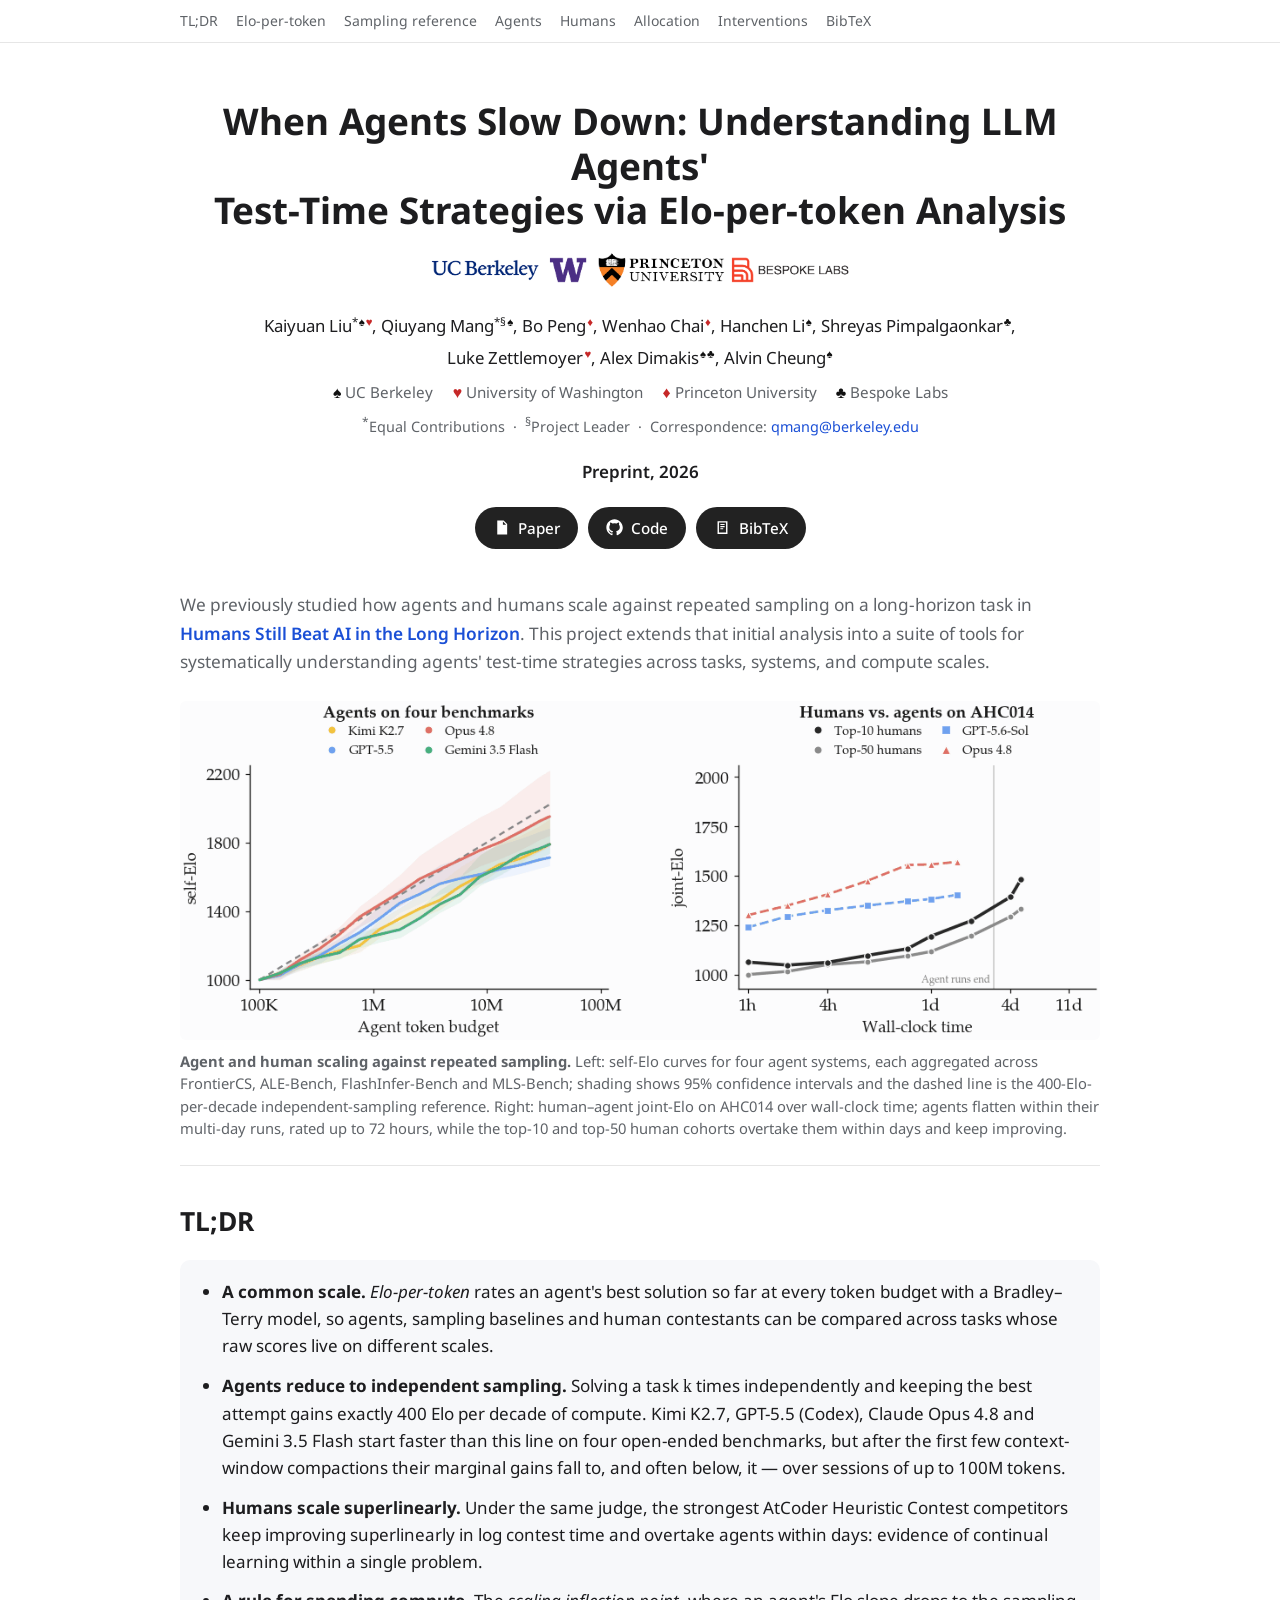
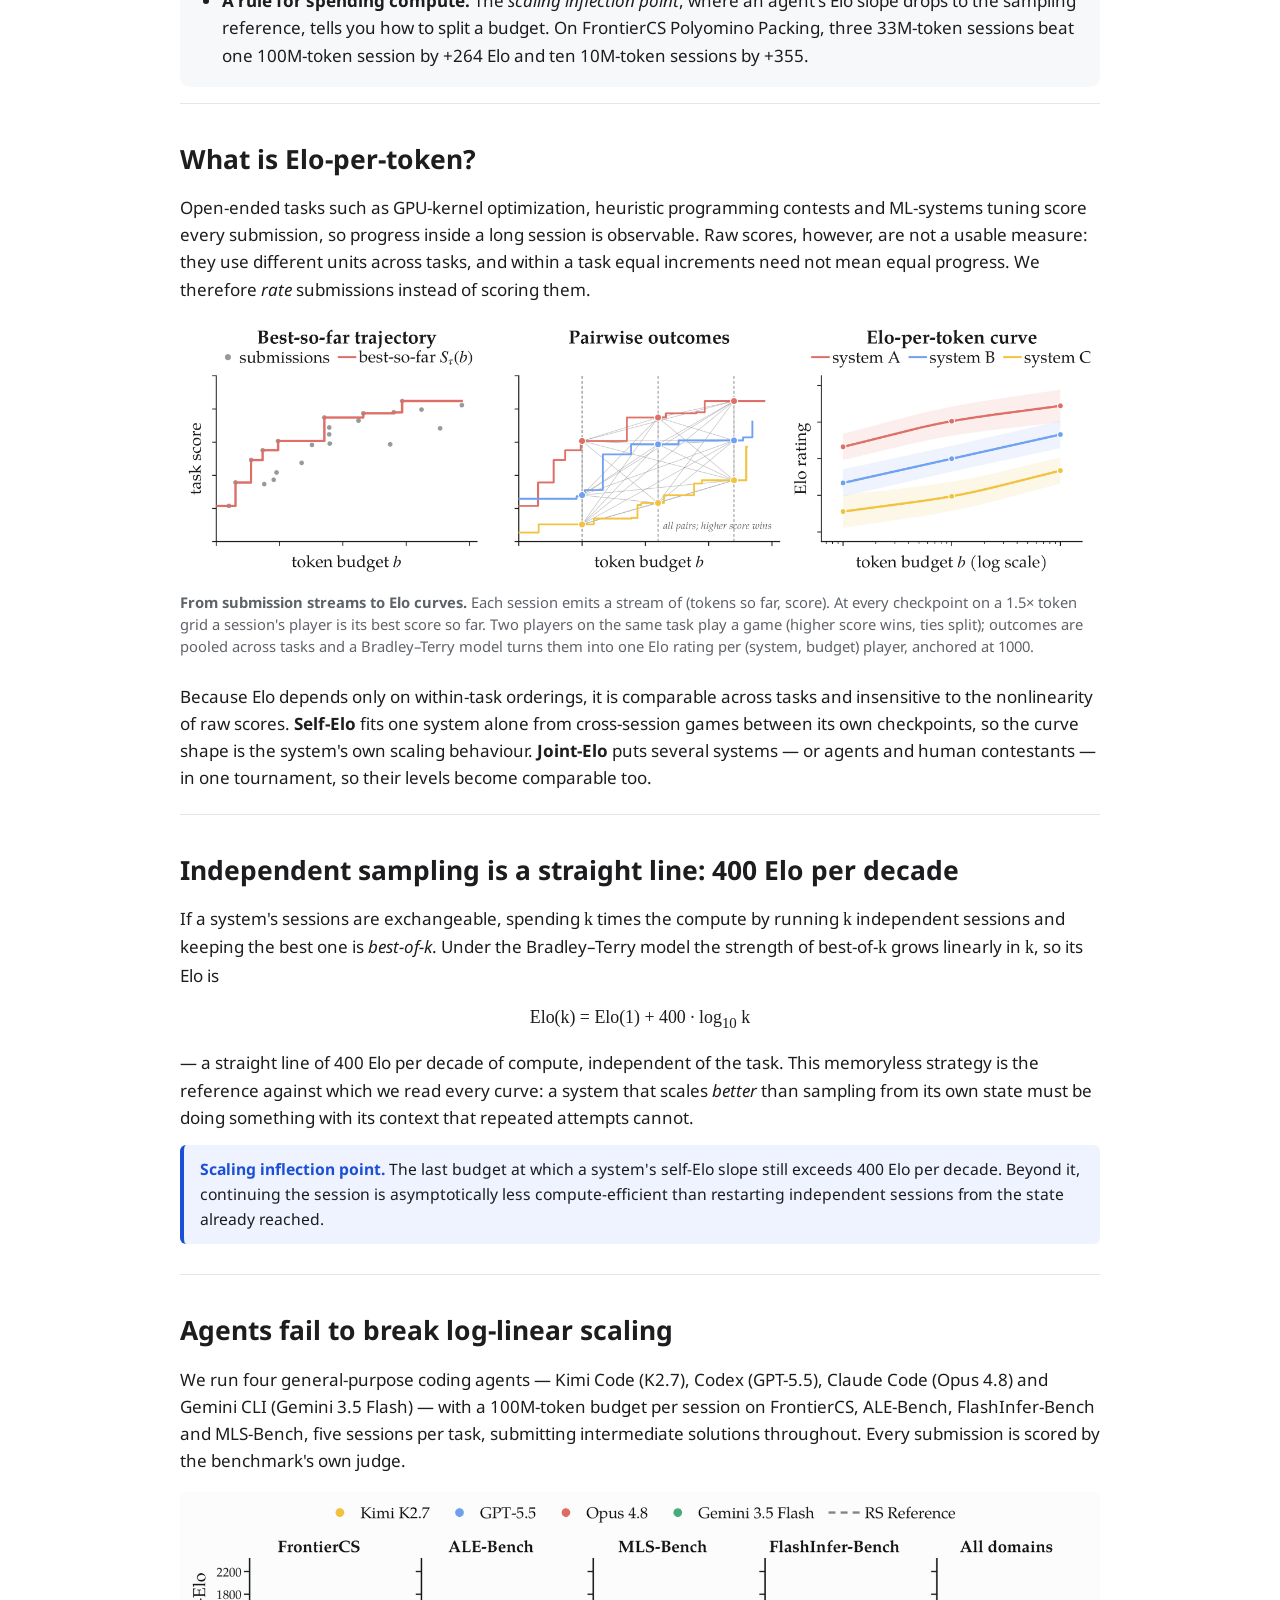
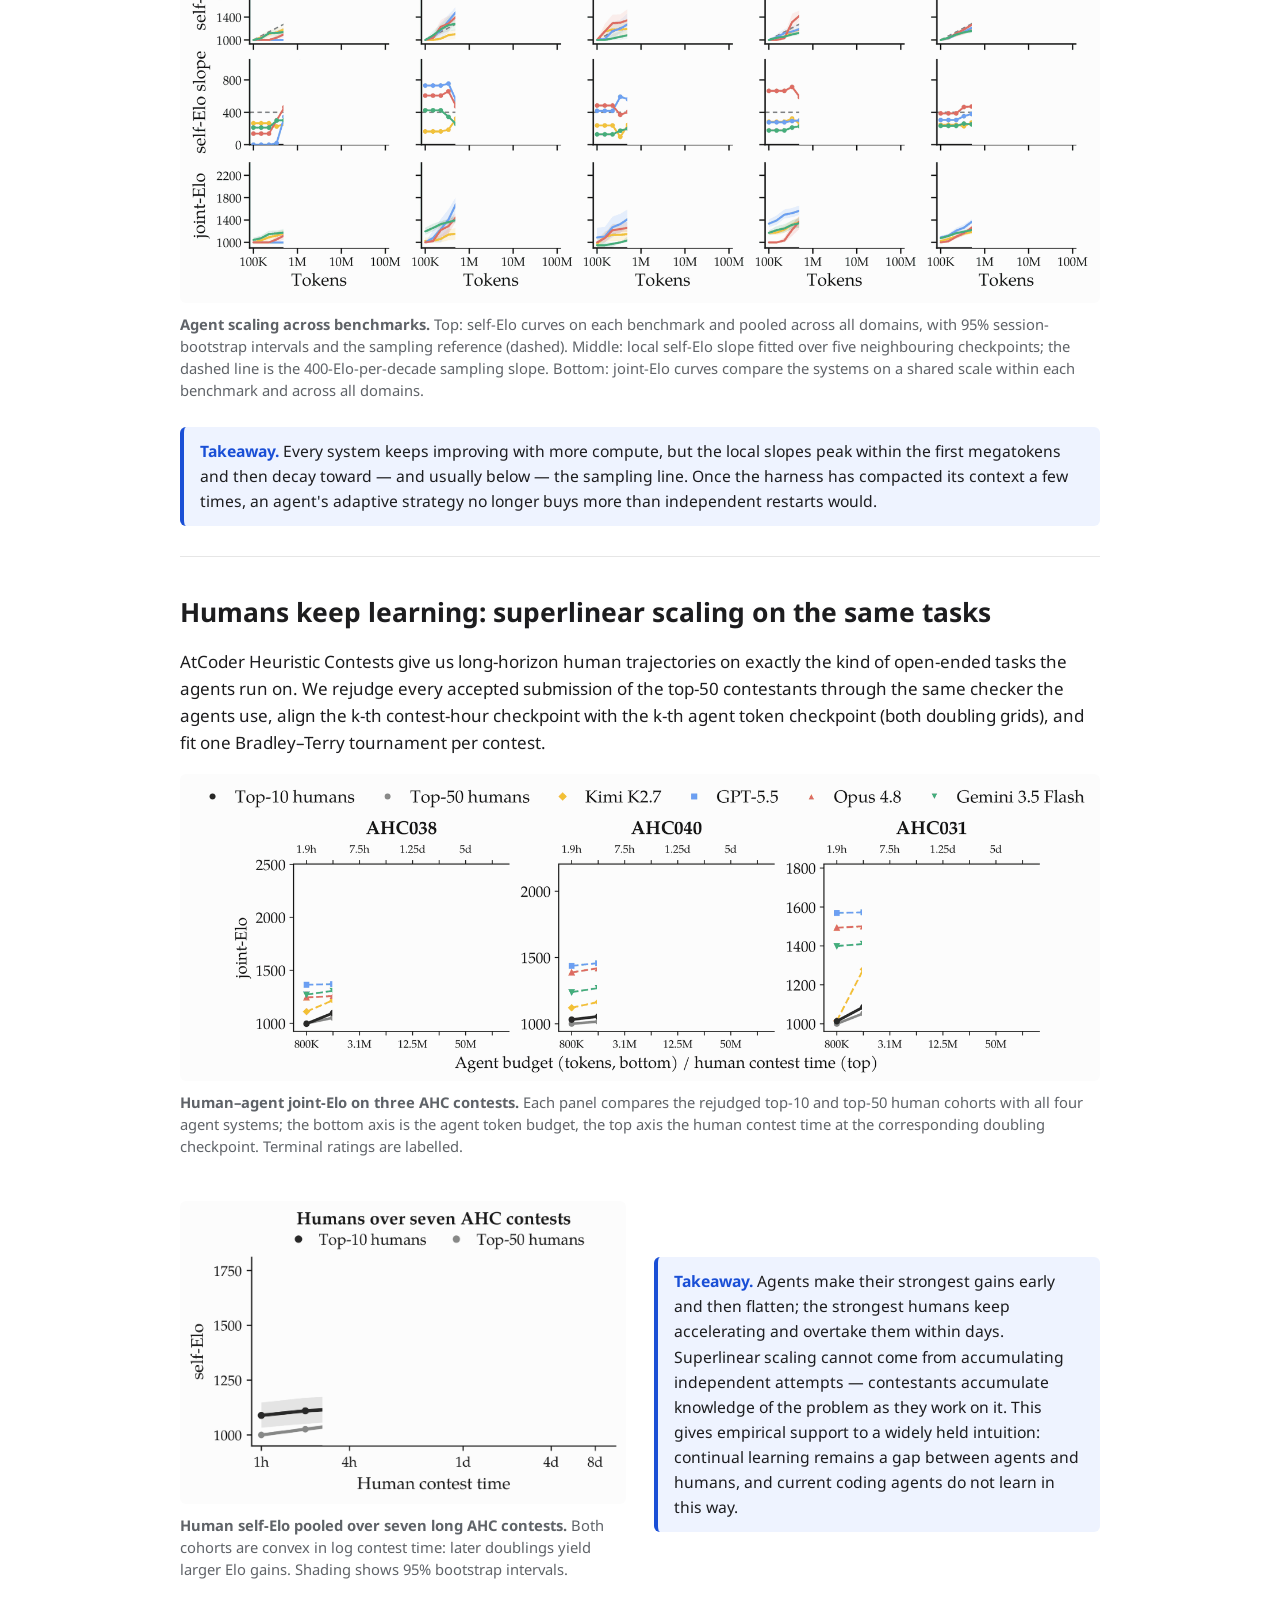
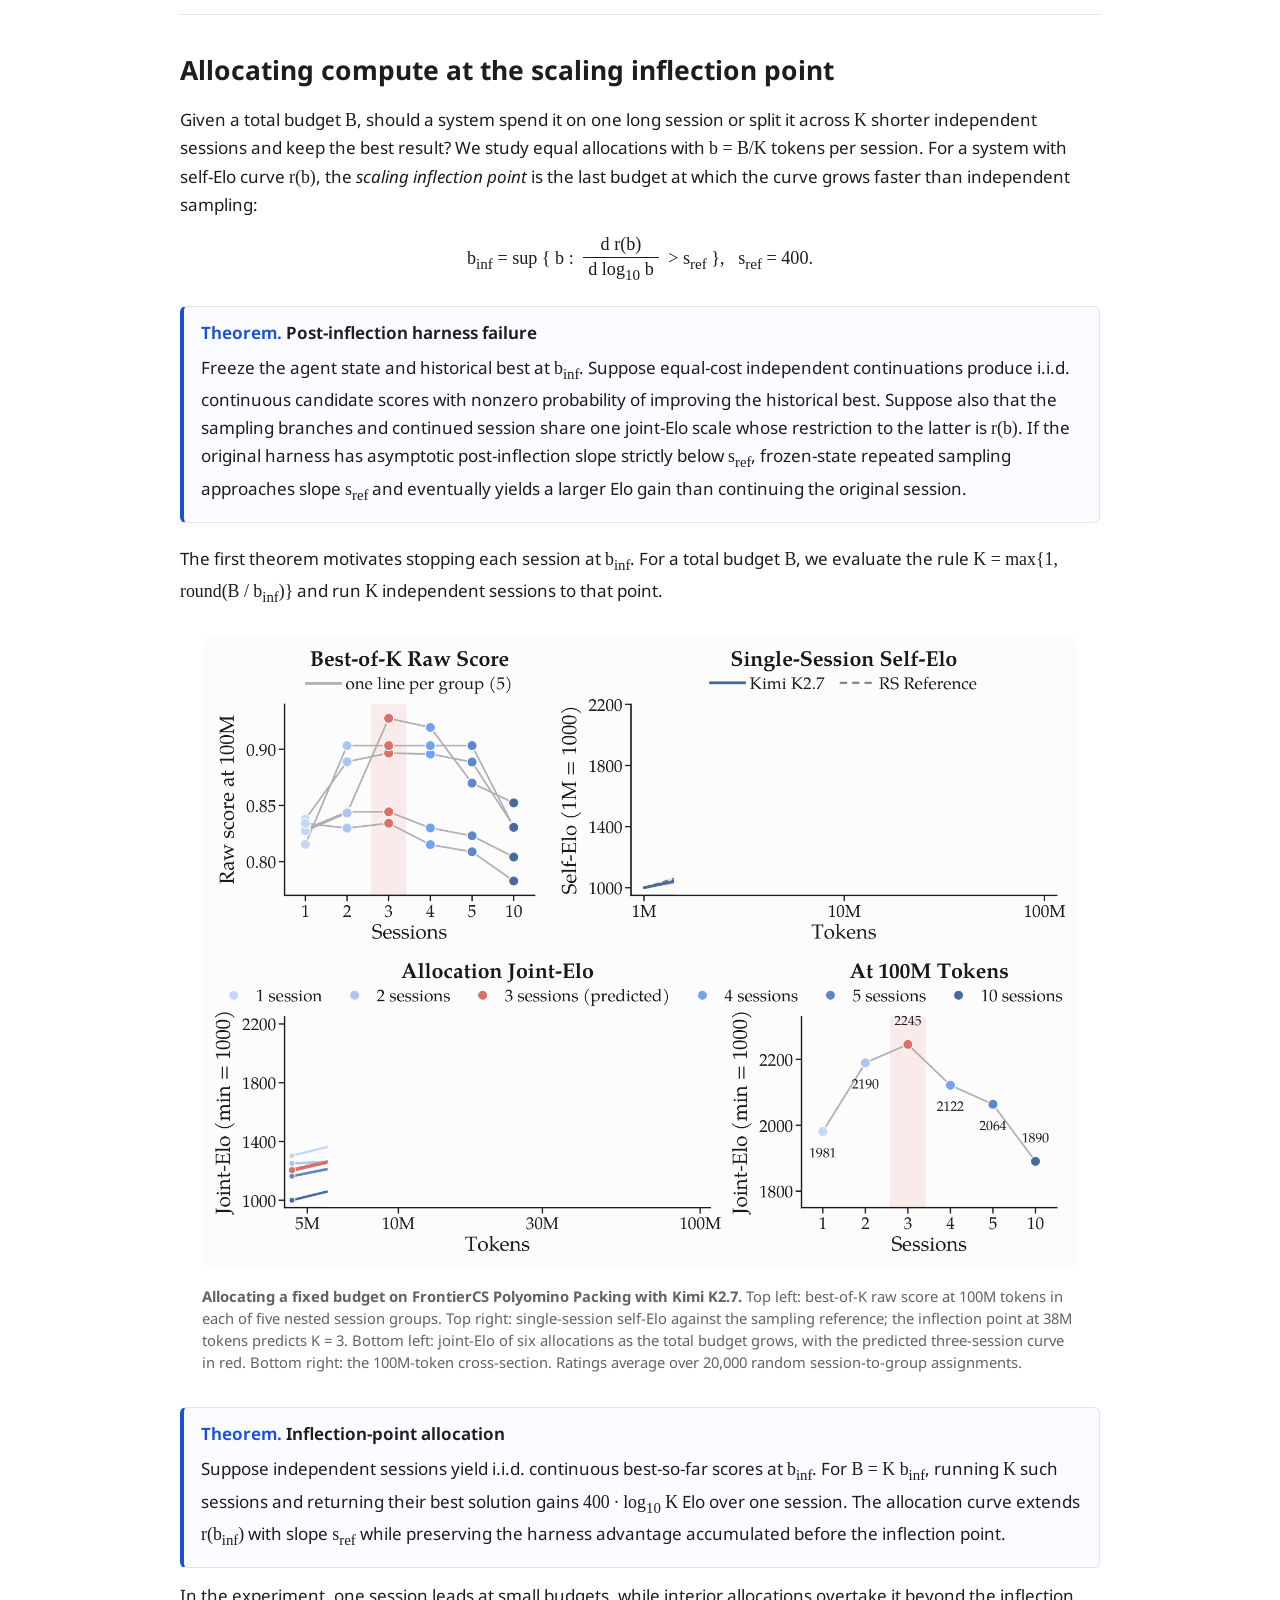
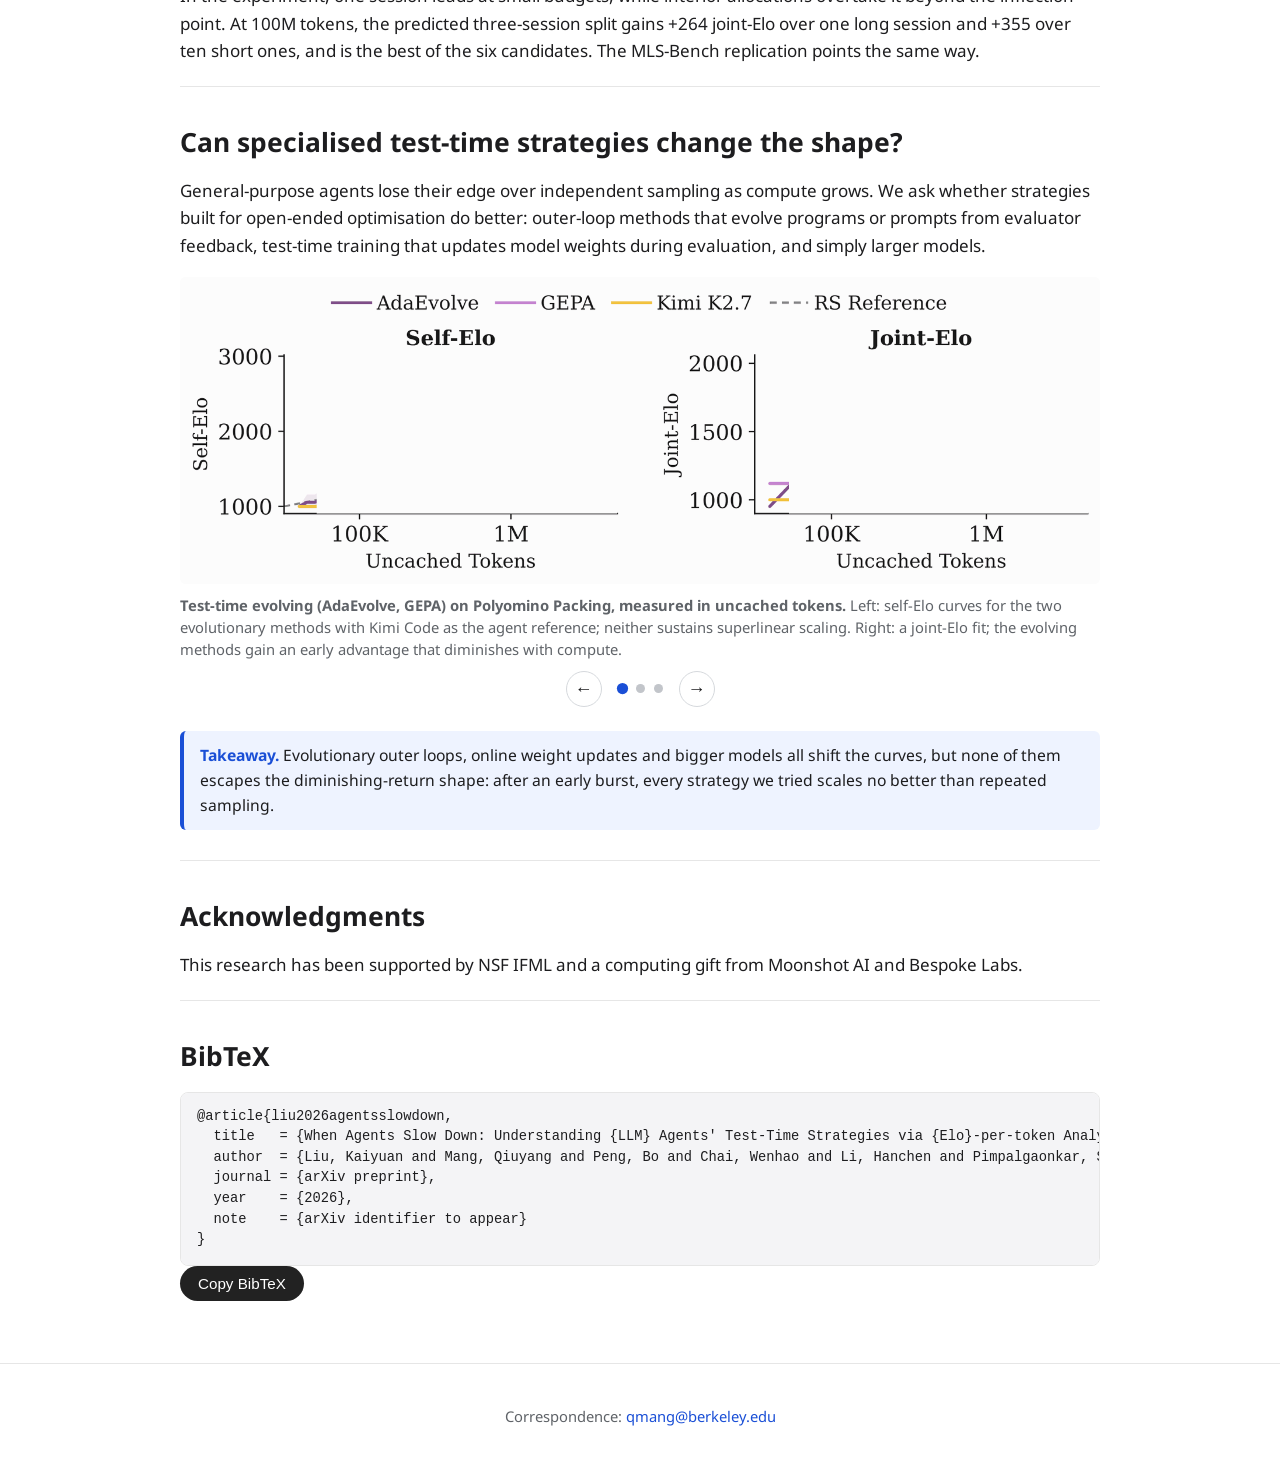
==== commit 95391f97: "Merge remote site changes, keeping the paper's continual-learning wording" ====
--- a/index.html
+++ b/index.html
@@ -45,8 +45,7 @@
   <p class="note"><sup>*</sup>Equal Contributions &nbsp;&middot;&nbsp; <sup>&sect;</sup>Project Leader &nbsp;&middot;&nbsp; Correspondence: <a href="mailto:qmang@berkeley.edu">qmang@berkeley.edu</a></p>
   <p class="venue">Preprint, 2026</p>
   <div class="btn-row">
-    <!-- TODO(arXiv): replace href with the arXiv abs URL and drop the "soon" class -->
-    <a class="btn soon" href="#" title="arXiv link coming soon"><svg viewBox="0 0 24 24"><path d="M6 2h9l5 5v15H6zm8 1.5V8h4.5M8 12h8v1.5H8zm0 3h8v1.5H8z"/></svg>Paper (arXiv soon)</a>
+    <a class="btn" href="./static/paper.pdf" target="_blank" rel="noopener" title="Open paper PDF"><svg viewBox="0 0 24 24"><path d="M6 2h9l5 5v15H6zm8 1.5V8h4.5M8 12h8v1.5H8zm0 3h8v1.5H8z"/></svg>Paper</a>
     <a class="btn" href="https://github.com/agent-tts/Agent-TTS-Code" target="_blank" rel="noopener" title="Code on GitHub"><svg viewBox="0 0 24 24"><path d="M12 .5C5.7.5.5 5.7.5 12c0 5.1 3.3 9.4 7.9 10.9.6.1.8-.3.8-.6v-2.1c-3.2.7-3.9-1.4-3.9-1.4-.5-1.3-1.3-1.7-1.3-1.7-1-.7.1-.7.1-.7 1.2.1 1.8 1.2 1.8 1.2 1 1.8 2.7 1.3 3.4 1 .1-.8.4-1.3.7-1.6-2.6-.3-5.3-1.3-5.3-5.7 0-1.3.5-2.3 1.2-3.1-.1-.3-.5-1.5.1-3.1 0 0 1-.3 3.2 1.2a11 11 0 0 1 5.8 0c2.2-1.5 3.2-1.2 3.2-1.2.6 1.6.2 2.8.1 3.1.8.8 1.2 1.8 1.2 3.1 0 4.4-2.7 5.4-5.3 5.7.4.4.8 1.1.8 2.2v3.2c0 .3.2.7.8.6 4.6-1.5 7.9-5.8 7.9-10.9C23.5 5.7 18.3.5 12 .5z"/></svg>Code</a>
     <a class="btn" href="#bibtex"><svg viewBox="0 0 24 24"><path d="M5 3h14v18H5zm2 2v14h10V5zm2 2h6v1.5H9zm0 3h6v1.5H9zm0 3h4v1.5H9z"/></svg>BibTeX</a>
   </div>
@@ -58,7 +57,7 @@
 
 <figure class="teaser-figure">
   <img class="animated-chart animated-teaser" src="./static/images/main-figure.gif" data-static-src="./static/images/main-figure.png" alt="Animated chart. Left: self-Elo curves of four agent systems growing with token budget against the 400-Elo-per-decade sampling reference. Right: human versus agent joint-Elo growing over wall-clock time on AHC014.">
-  <figcaption><b>Agent and human scaling against repeated sampling.</b> Left: self-Elo curves for four agent systems, each aggregated across FrontierCS, ALE-Bench, FlashInfer-Bench and MLS-Bench; shading shows 95% confidence intervals and the dashed line is the 400-Elo-per-decade independent-sampling reference. Right: human&ndash;agent joint-Elo on AHC014 over wall-clock time; agents flatten within their 24-hour runs, while the top-10 and top-50 human cohorts overtake them within days and keep improving.</figcaption>
+  <figcaption><b>Agent and human scaling against repeated sampling.</b> Left: self-Elo curves for four agent systems, each aggregated across FrontierCS, ALE-Bench, FlashInfer-Bench and MLS-Bench; shading shows 95% confidence intervals and the dashed line is the 400-Elo-per-decade independent-sampling reference. Right: human&ndash;agent joint-Elo on AHC014 over wall-clock time; agents flatten within their multi-day runs, rated up to 72 hours, while the top-10 and top-50 human cohorts overtake them within days and keep improving.</figcaption>
 </figure>
 
 <section class="section" id="tldr">
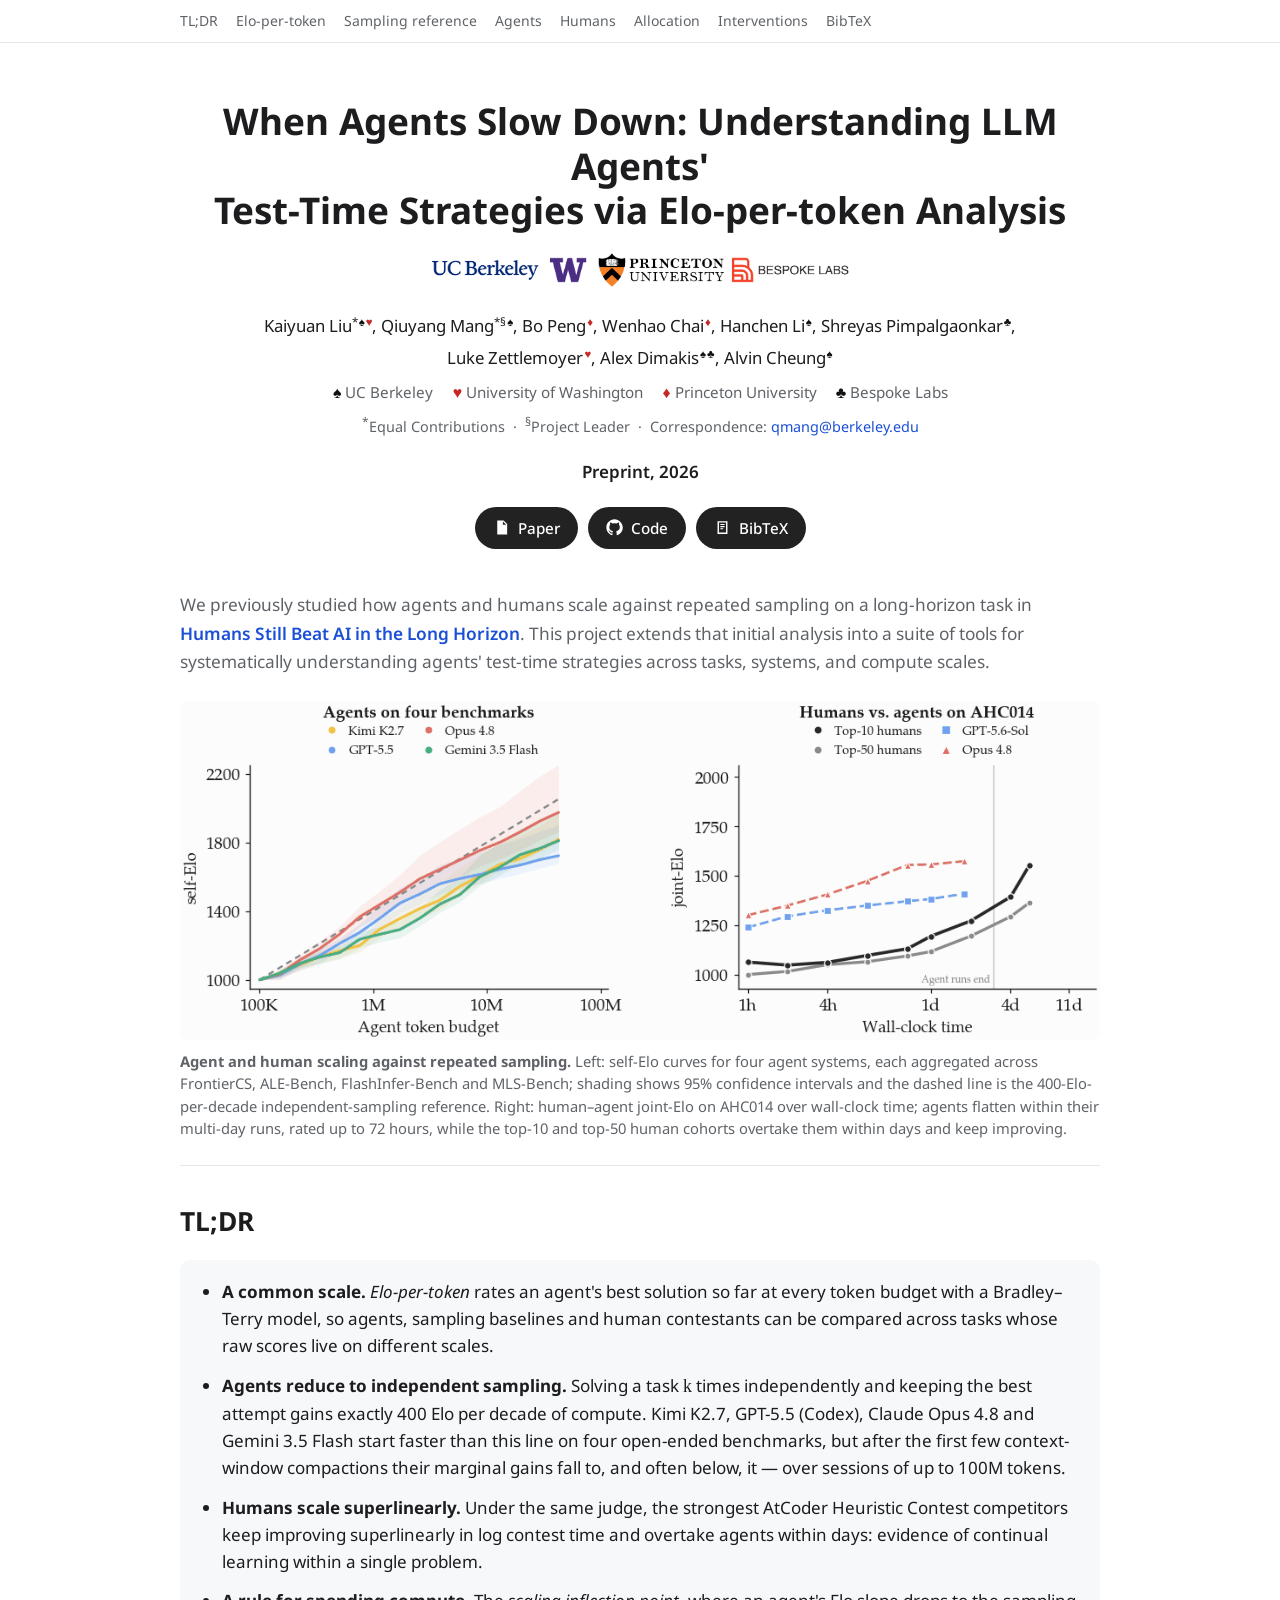
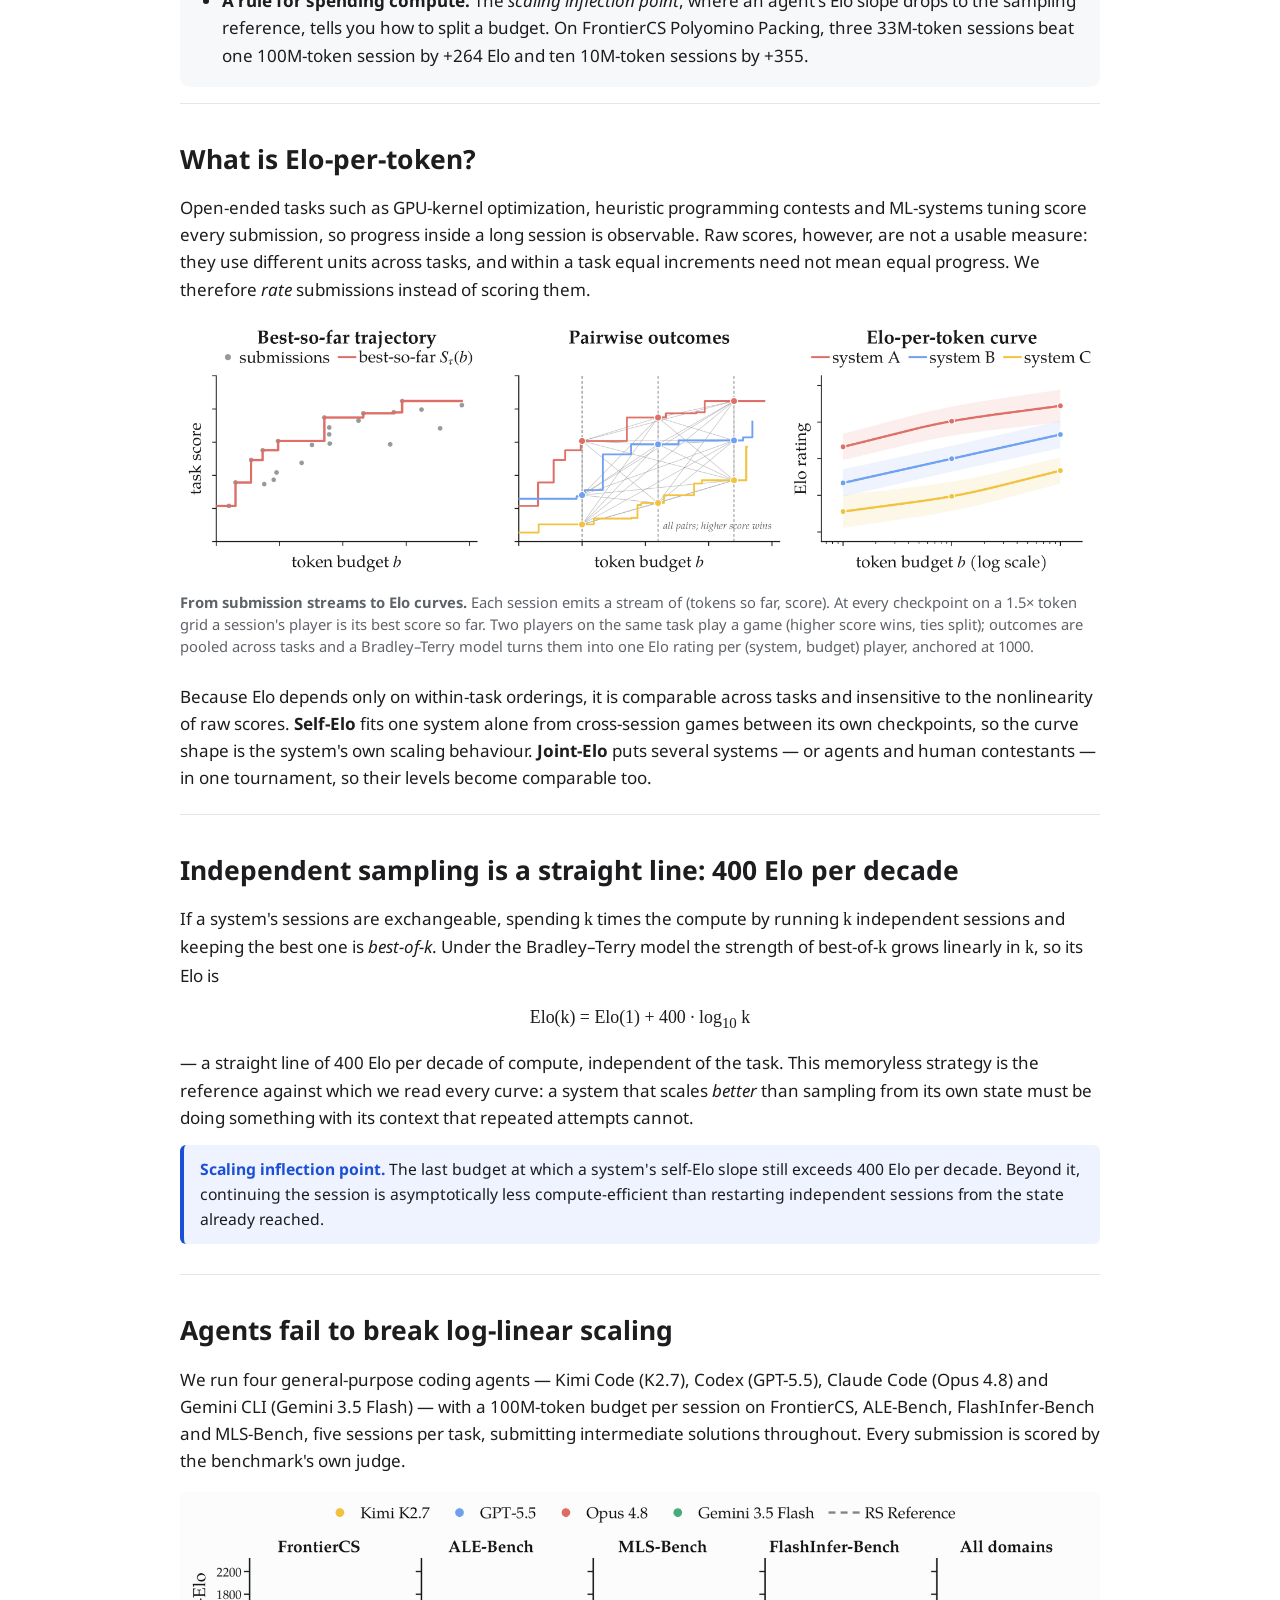
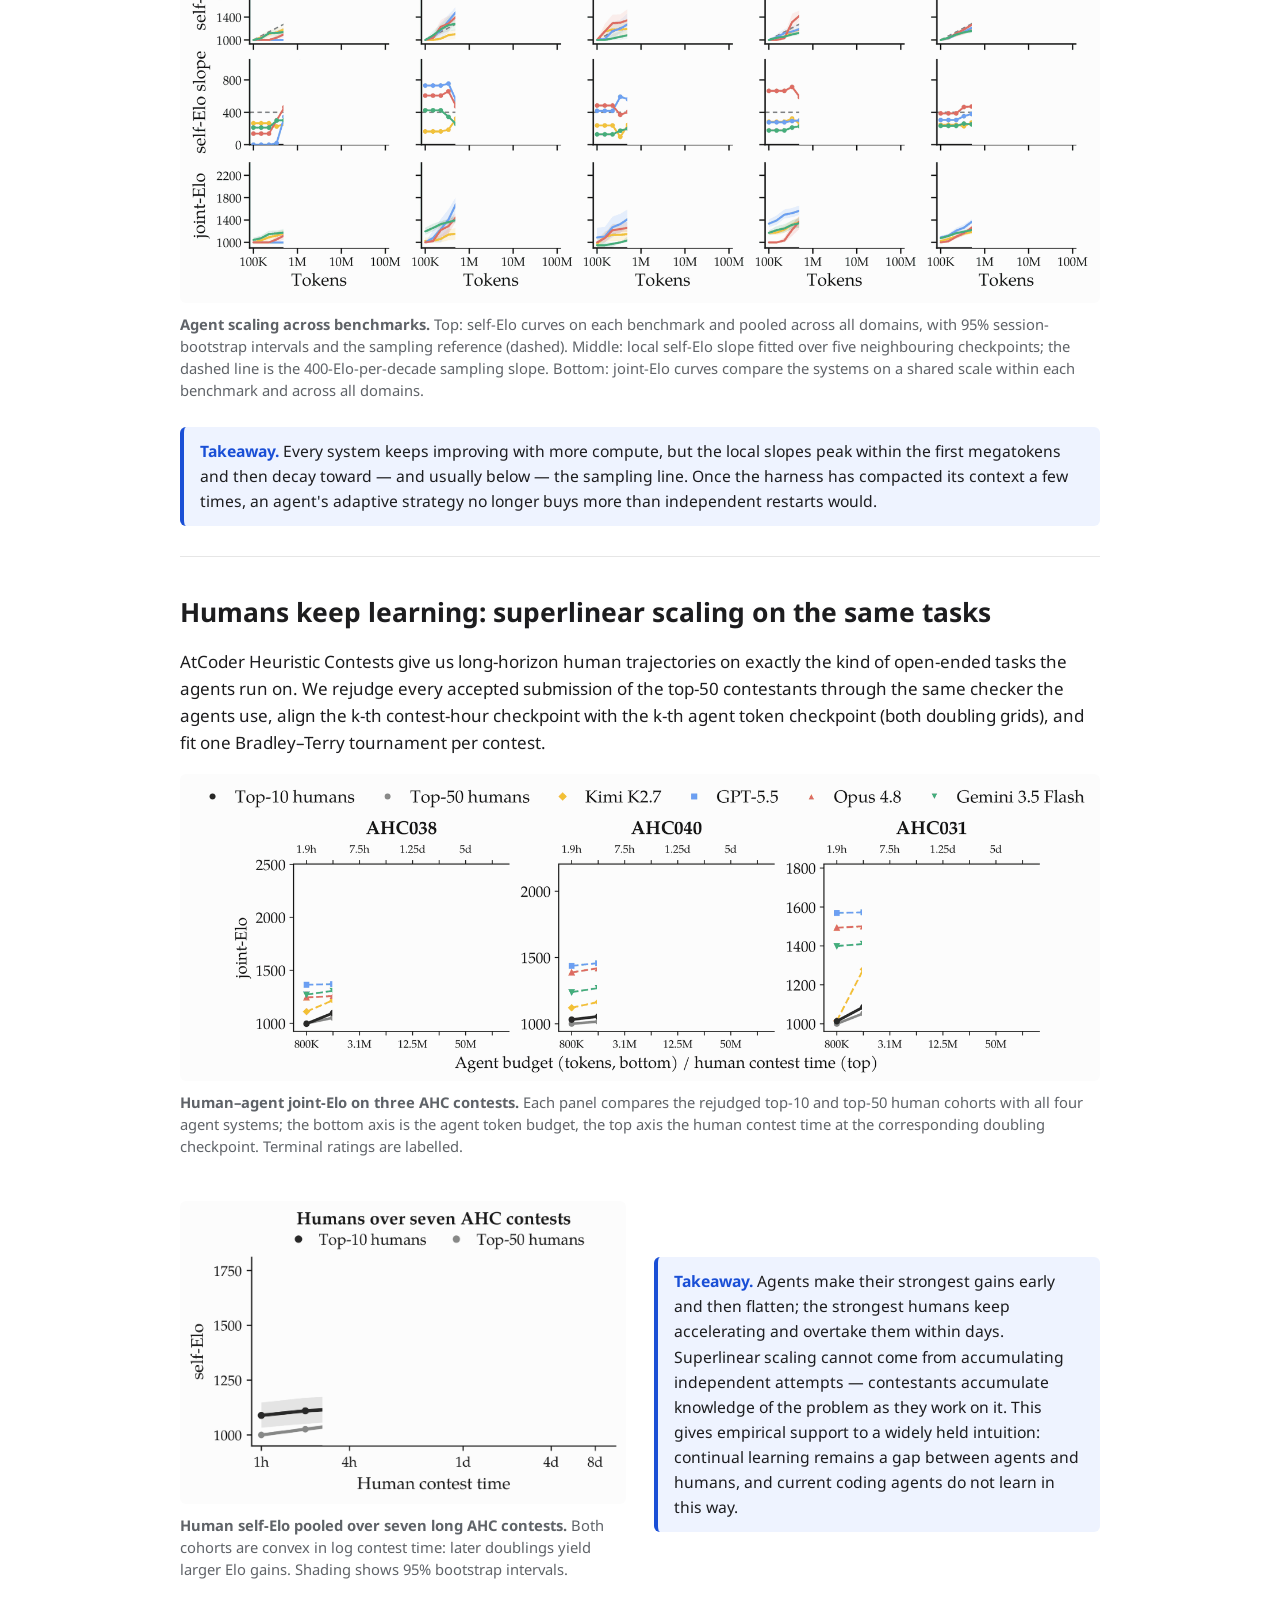
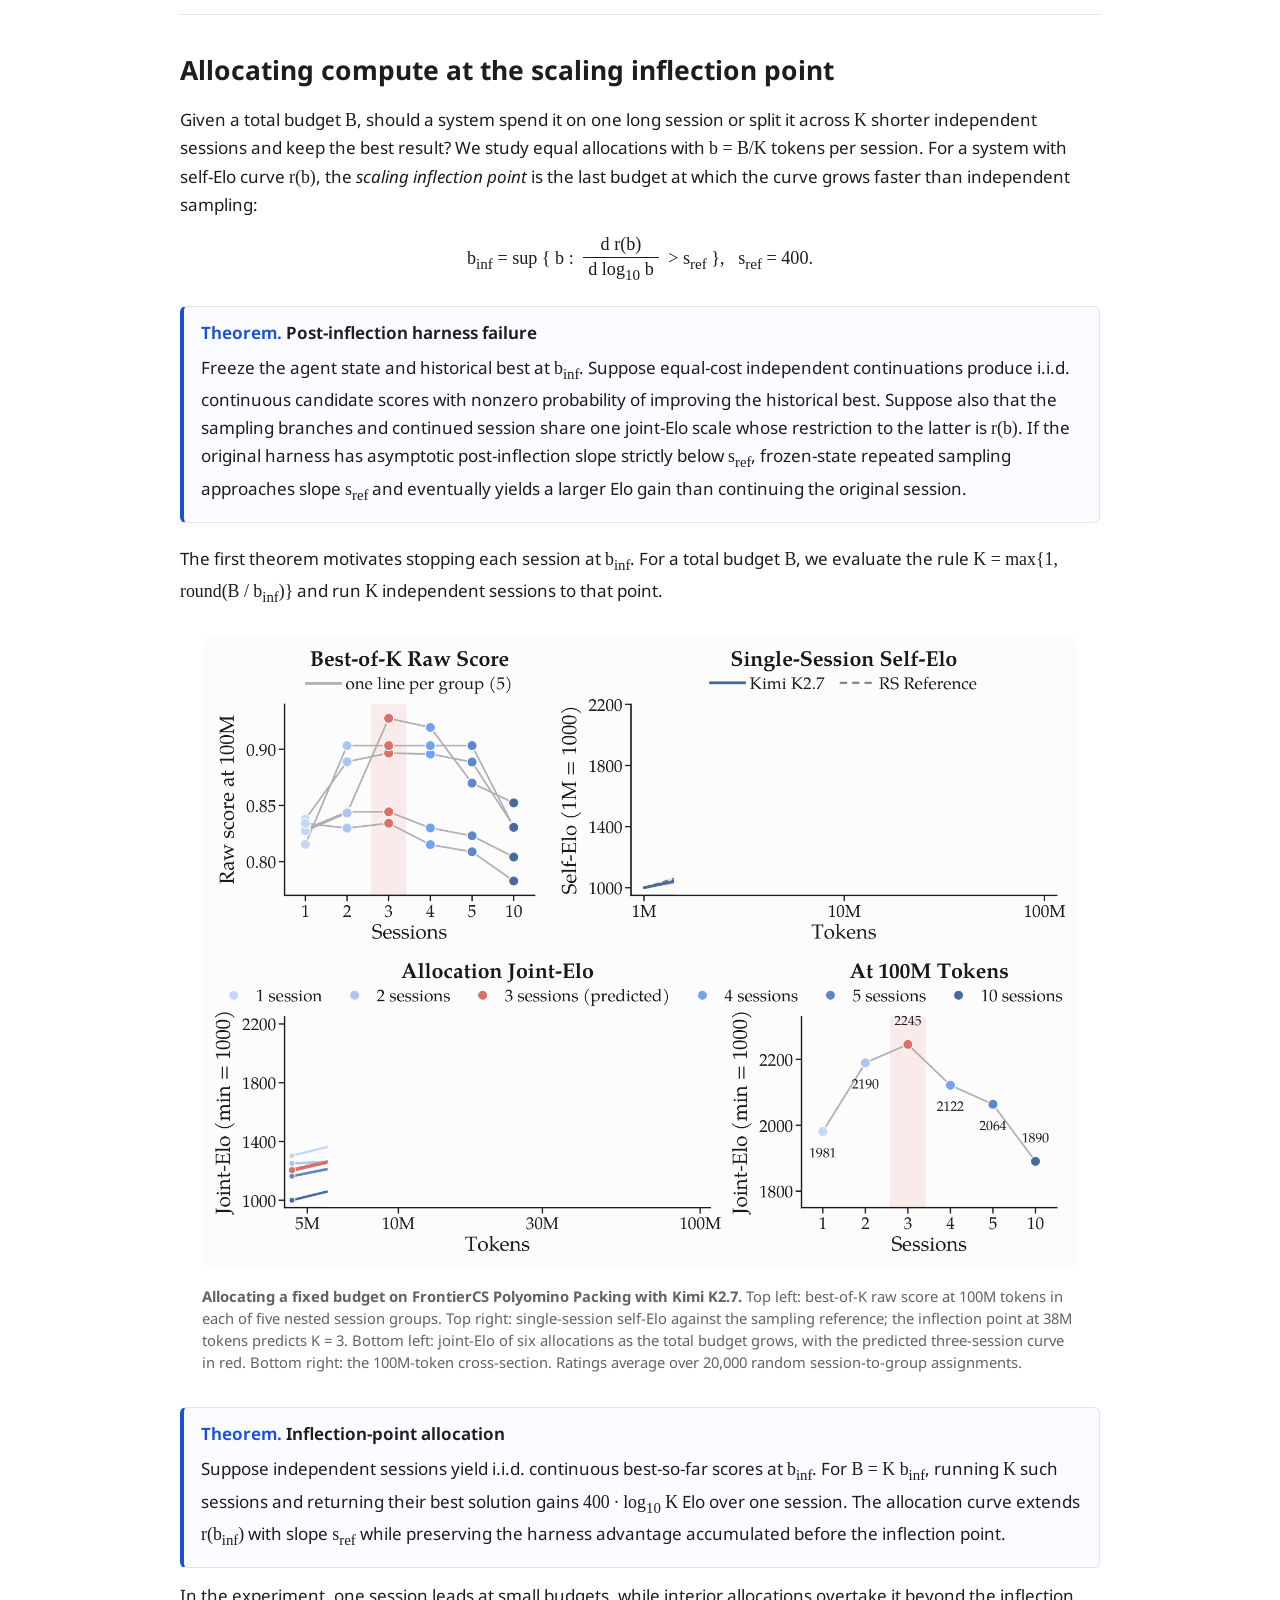
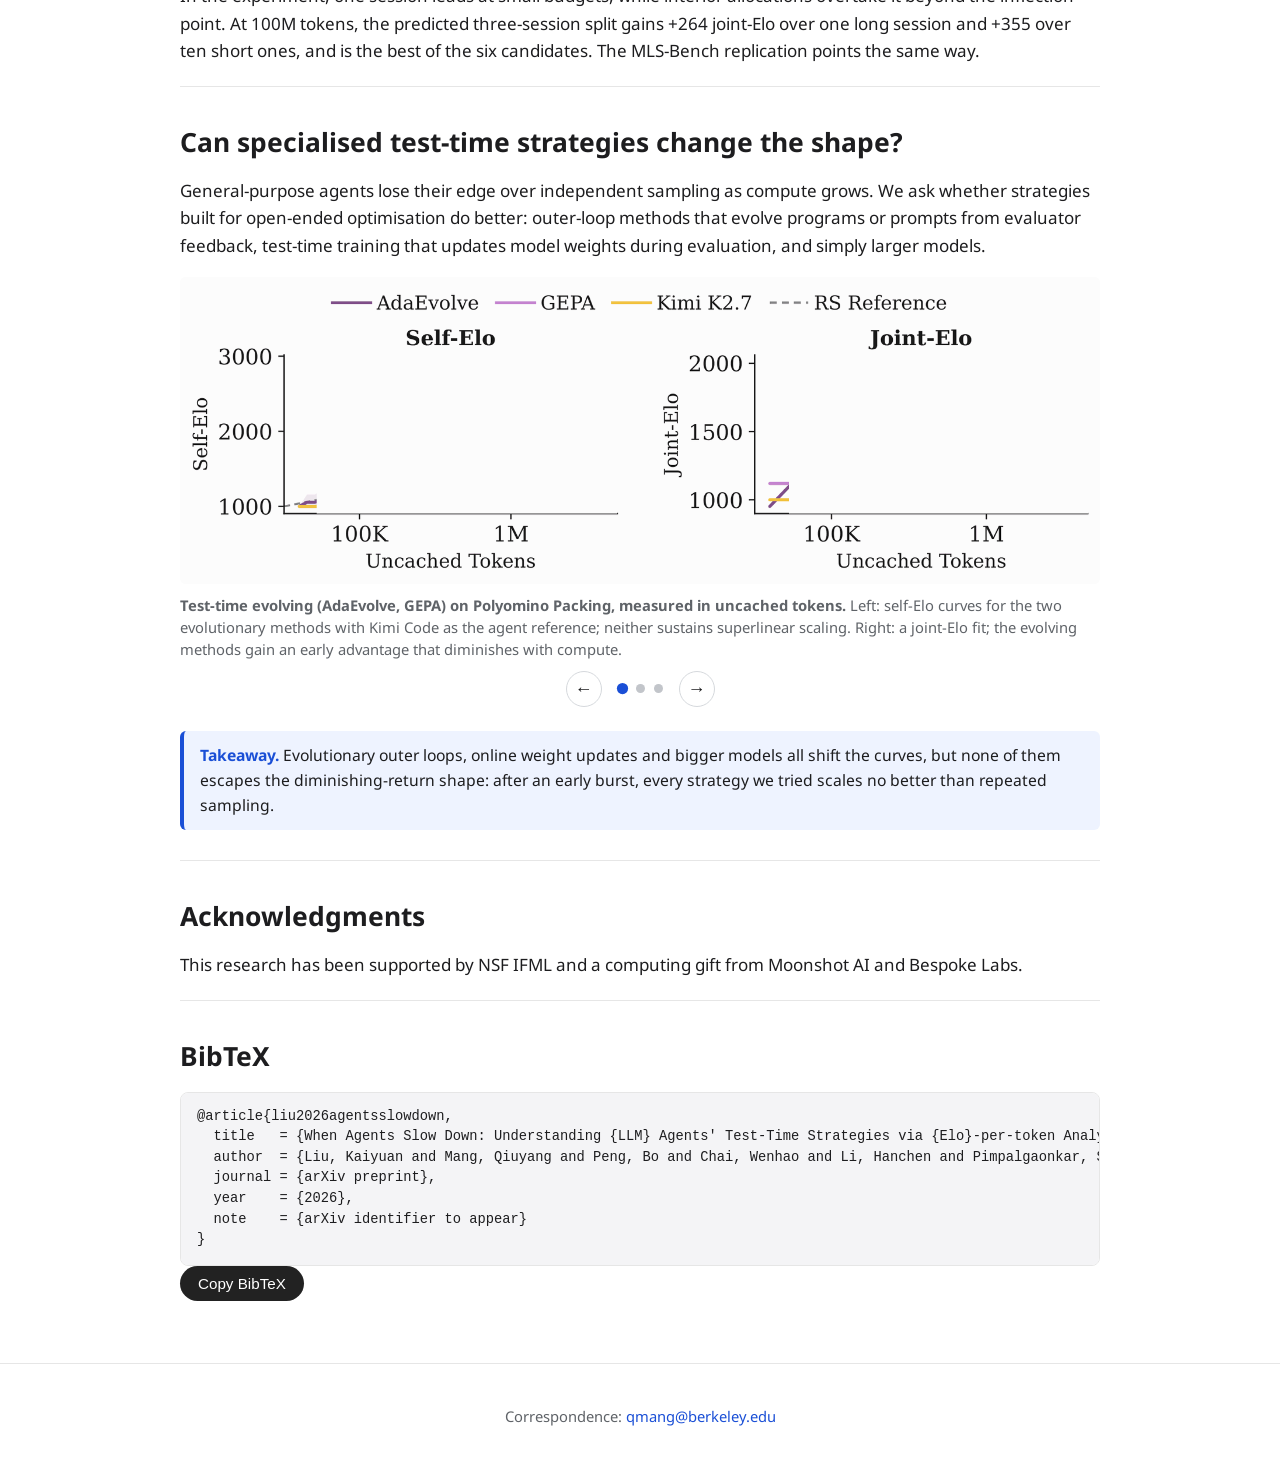
==== commit c81ae151: "Link paper button to arXiv" ====
--- a/index.html
+++ b/index.html
@@ -45,7 +45,7 @@
   <p class="note"><sup>*</sup>Equal Contributions &nbsp;&middot;&nbsp; <sup>&sect;</sup>Project Leader &nbsp;&middot;&nbsp; Correspondence: <a href="mailto:qmang@berkeley.edu">qmang@berkeley.edu</a></p>
   <p class="venue">Preprint, 2026</p>
   <div class="btn-row">
-    <a class="btn" href="./static/paper.pdf" target="_blank" rel="noopener" title="Open paper PDF"><svg viewBox="0 0 24 24"><path d="M6 2h9l5 5v15H6zm8 1.5V8h4.5M8 12h8v1.5H8zm0 3h8v1.5H8z"/></svg>Paper</a>
+    <a class="btn" href="https://arxiv.org/abs/2609.15309" target="_blank" rel="noopener" title="View paper on arXiv"><svg viewBox="0 0 24 24"><path d="M6 2h9l5 5v15H6zm8 1.5V8h4.5M8 12h8v1.5H8zm0 3h8v1.5H8z"/></svg>Paper</a>
     <a class="btn" href="https://github.com/agent-tts/Agent-TTS-Code" target="_blank" rel="noopener" title="Code on GitHub"><svg viewBox="0 0 24 24"><path d="M12 .5C5.7.5.5 5.7.5 12c0 5.1 3.3 9.4 7.9 10.9.6.1.8-.3.8-.6v-2.1c-3.2.7-3.9-1.4-3.9-1.4-.5-1.3-1.3-1.7-1.3-1.7-1-.7.1-.7.1-.7 1.2.1 1.8 1.2 1.8 1.2 1 1.8 2.7 1.3 3.4 1 .1-.8.4-1.3.7-1.6-2.6-.3-5.3-1.3-5.3-5.7 0-1.3.5-2.3 1.2-3.1-.1-.3-.5-1.5.1-3.1 0 0 1-.3 3.2 1.2a11 11 0 0 1 5.8 0c2.2-1.5 3.2-1.2 3.2-1.2.6 1.6.2 2.8.1 3.1.8.8 1.2 1.8 1.2 3.1 0 4.4-2.7 5.4-5.3 5.7.4.4.8 1.1.8 2.2v3.2c0 .3.2.7.8.6 4.6-1.5 7.9-5.8 7.9-10.9C23.5 5.7 18.3.5 12 .5z"/></svg>Code</a>
     <a class="btn" href="#bibtex"><svg viewBox="0 0 24 24"><path d="M5 3h14v18H5zm2 2v14h10V5zm2 2h6v1.5H9zm0 3h6v1.5H9zm0 3h4v1.5H9z"/></svg>BibTeX</a>
   </div>
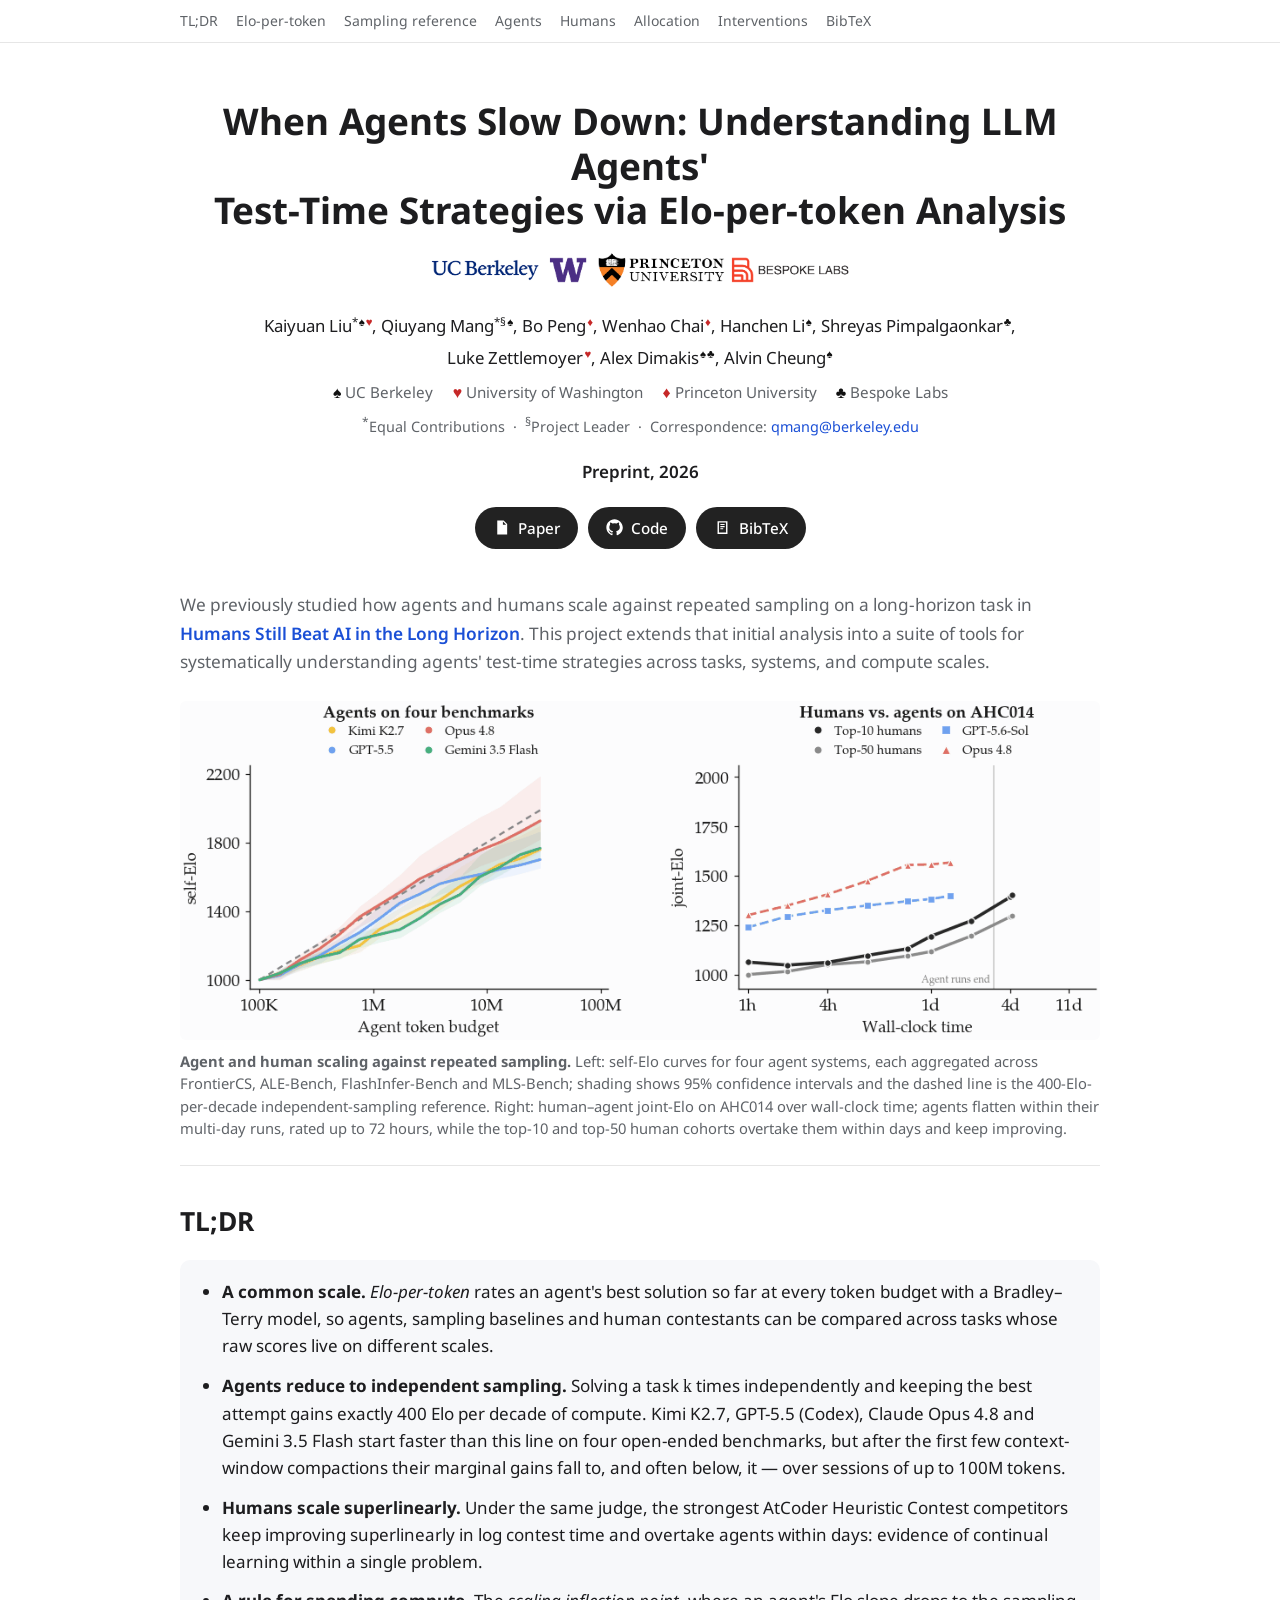
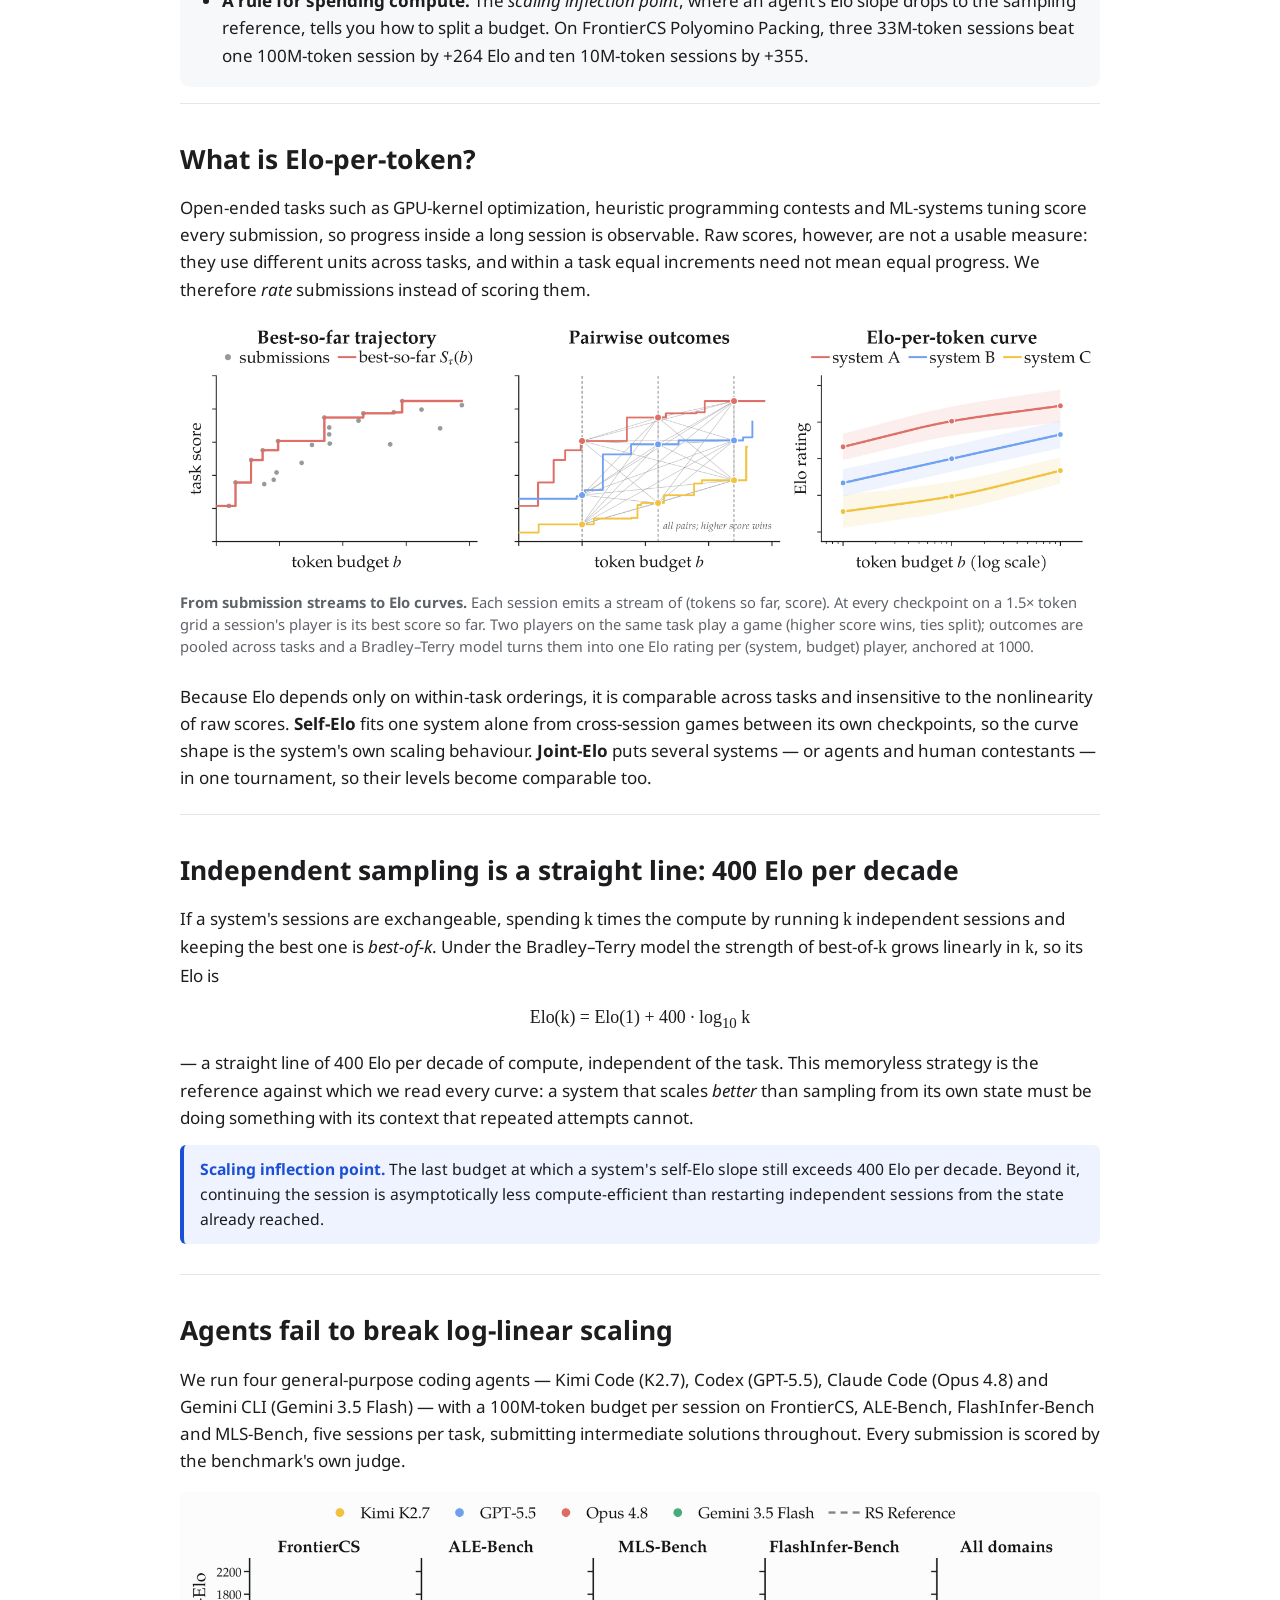
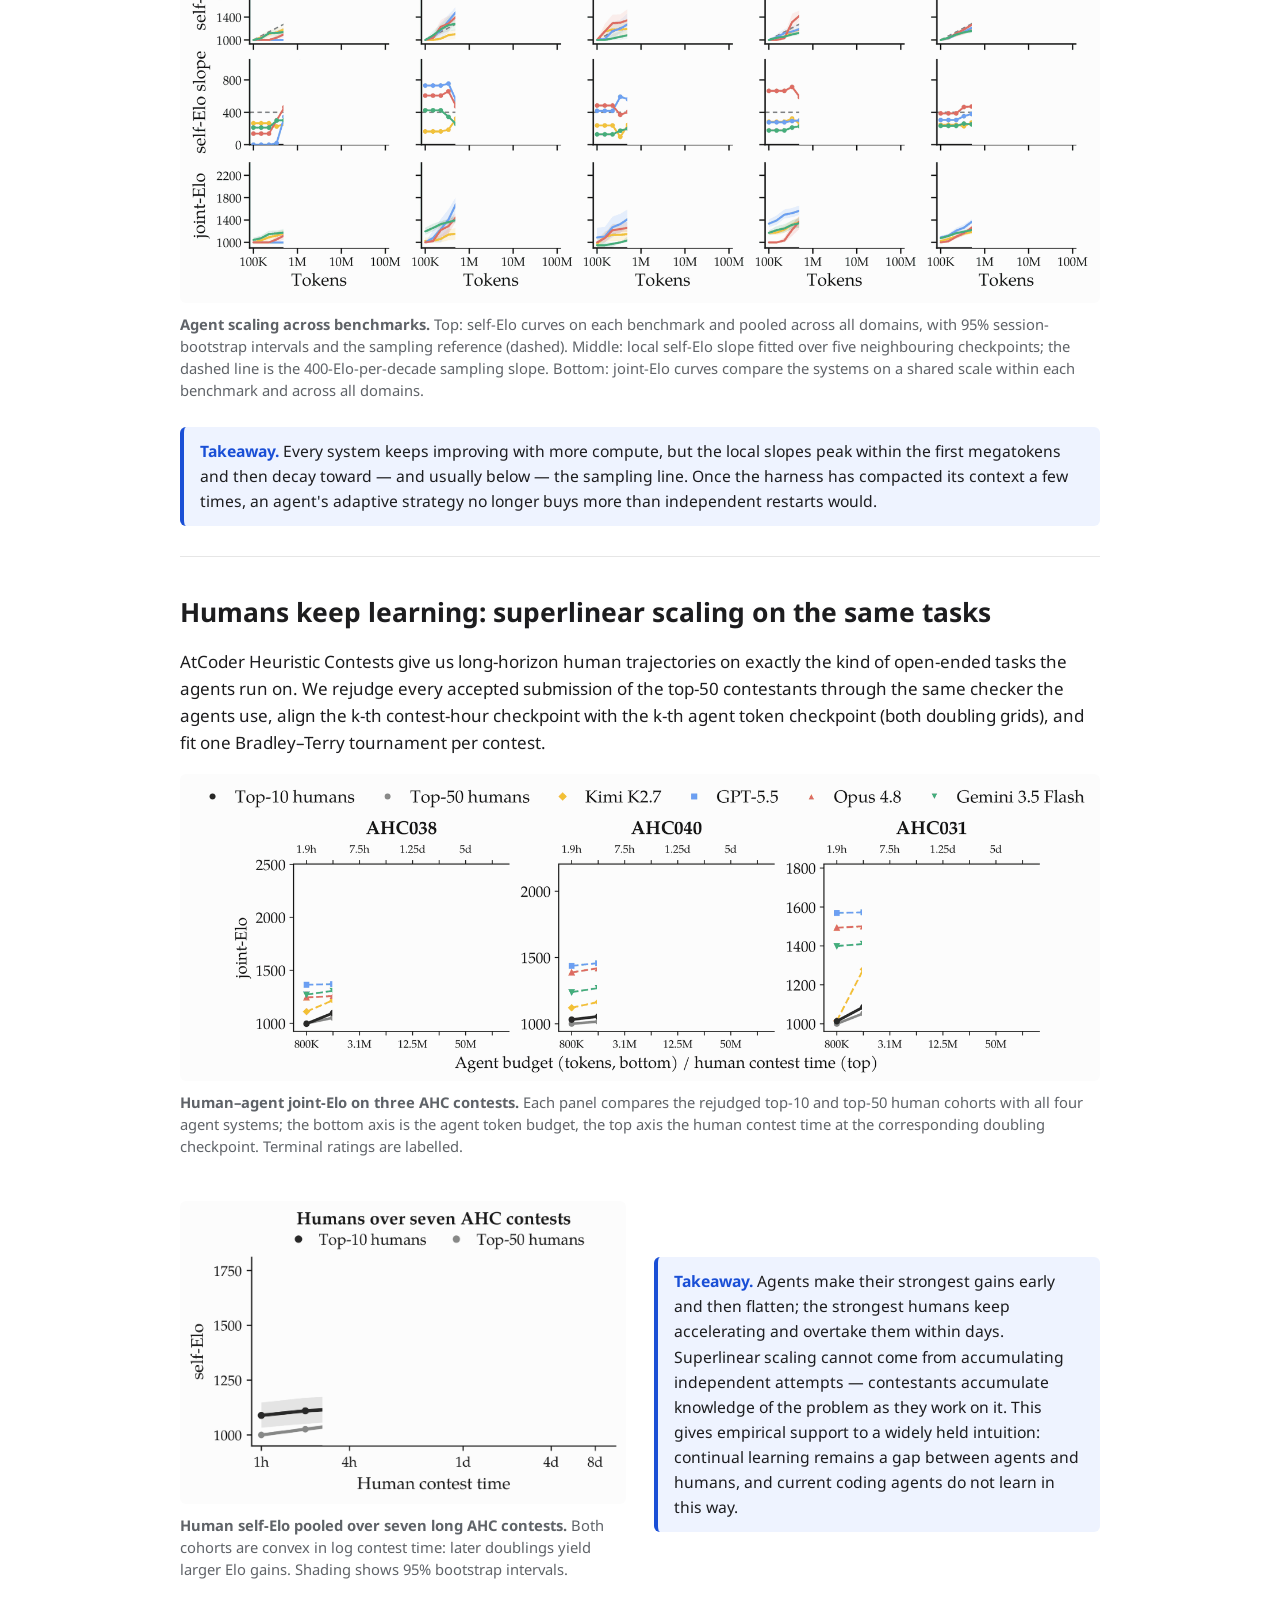
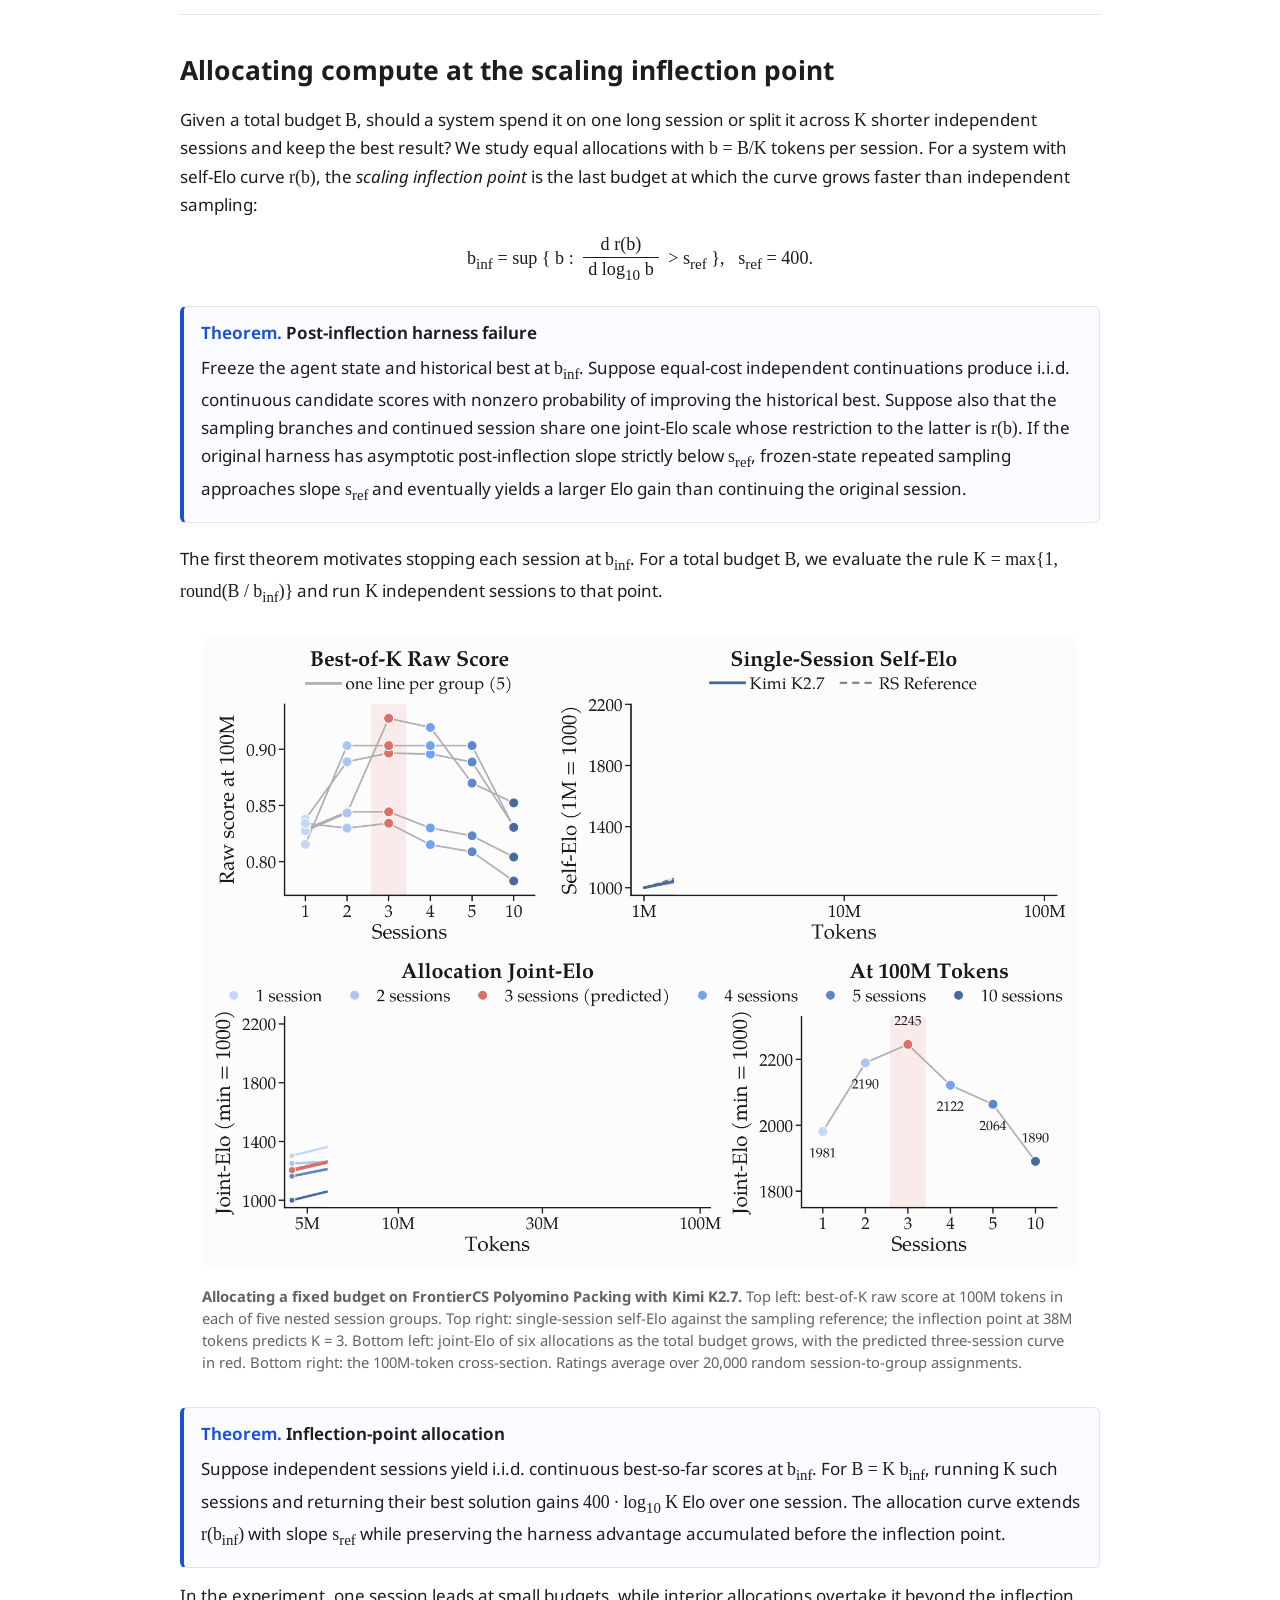
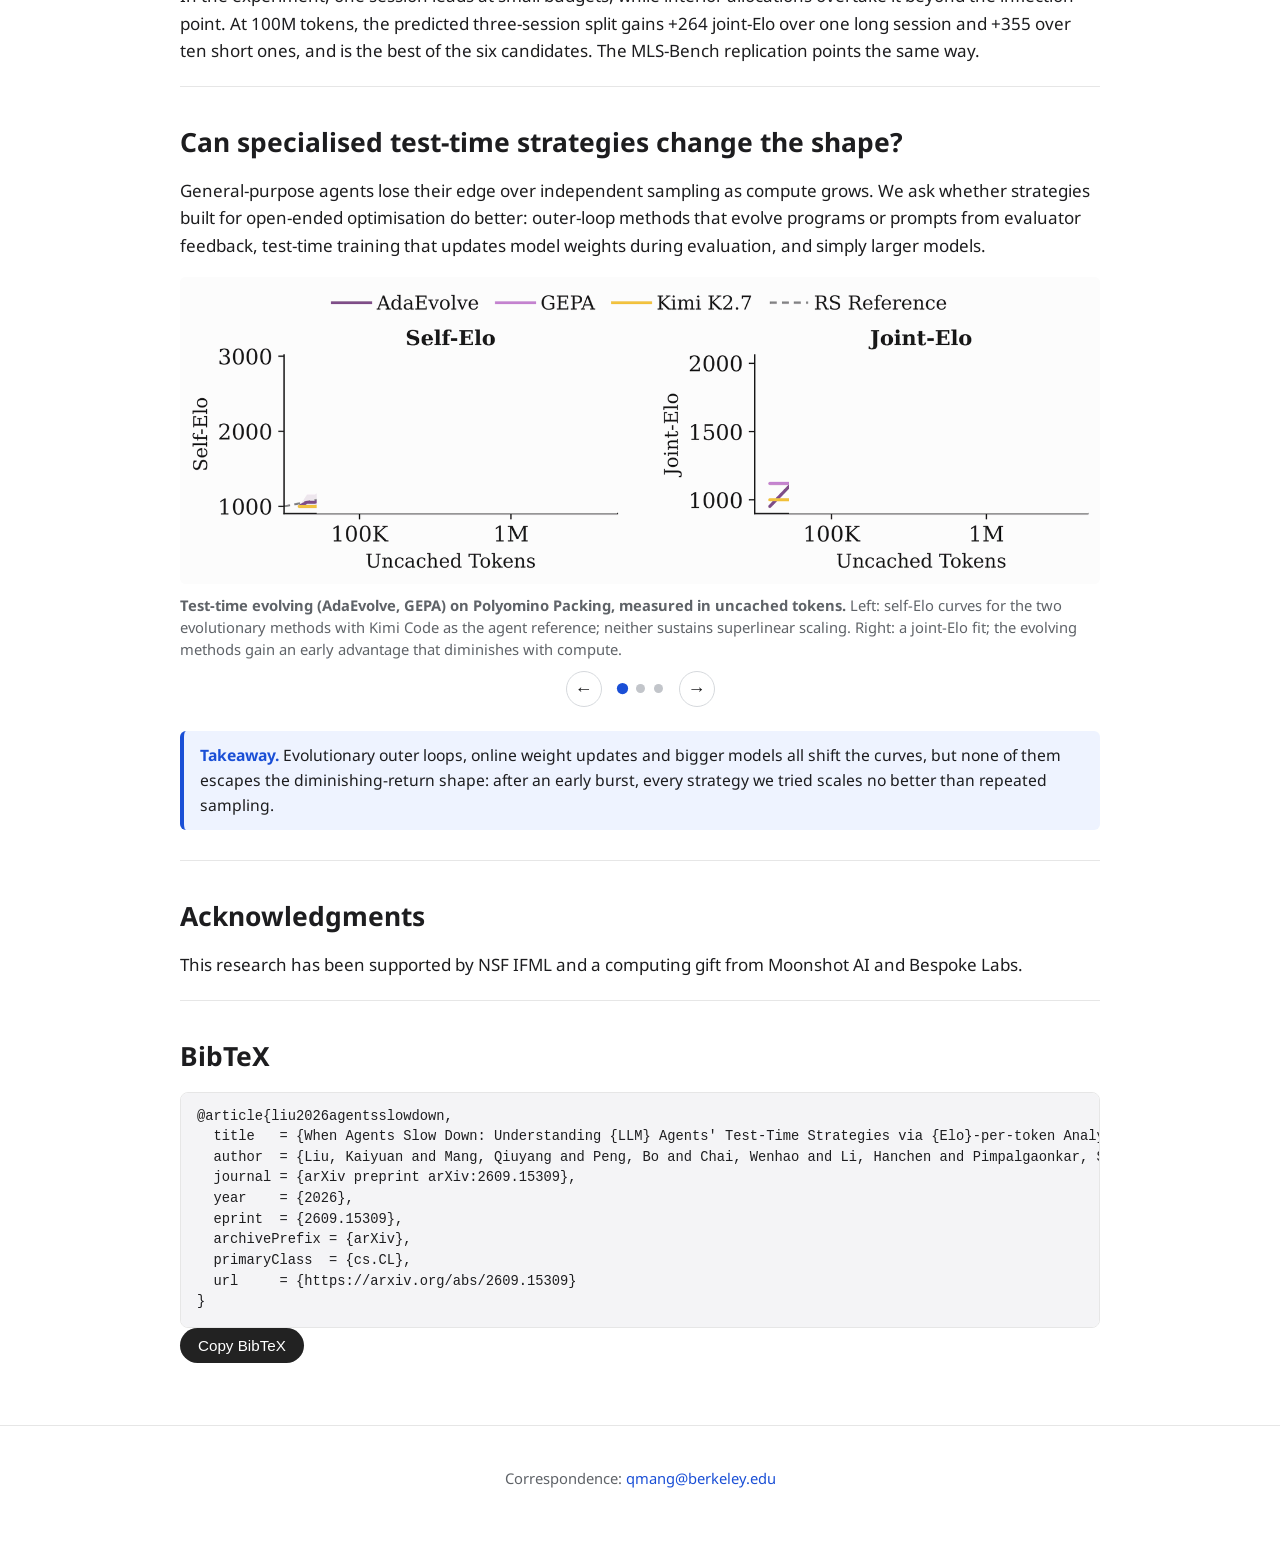
==== commit 58d10e4f: "Fill in the arXiv identifier in the BibTeX block" ====
--- a/index.html
+++ b/index.html
@@ -189,9 +189,12 @@
   <div class="bibtex"><pre id="bibtex-src">@article{liu2026agentsslowdown,
   title   = {When Agents Slow Down: Understanding {LLM} Agents' Test-Time Strategies via {Elo}-per-token Analysis},
   author  = {Liu, Kaiyuan and Mang, Qiuyang and Peng, Bo and Chai, Wenhao and Li, Hanchen and Pimpalgaonkar, Shreyas and Zettlemoyer, Luke and Dimakis, Alex and Cheung, Alvin},
-  journal = {arXiv preprint},
+  journal = {arXiv preprint arXiv:2609.15309},
   year    = {2026},
-  note    = {arXiv identifier to appear}
+  eprint  = {2609.15309},
+  archivePrefix = {arXiv},
+  primaryClass  = {cs.CL},
+  url     = {https://arxiv.org/abs/2609.15309}
 }</pre></div>
   <p class="copy"><button class="btn" onclick="navigator.clipboard.writeText(document.getElementById('bibtex-src').innerText)">Copy BibTeX</button></p>
 </section>
